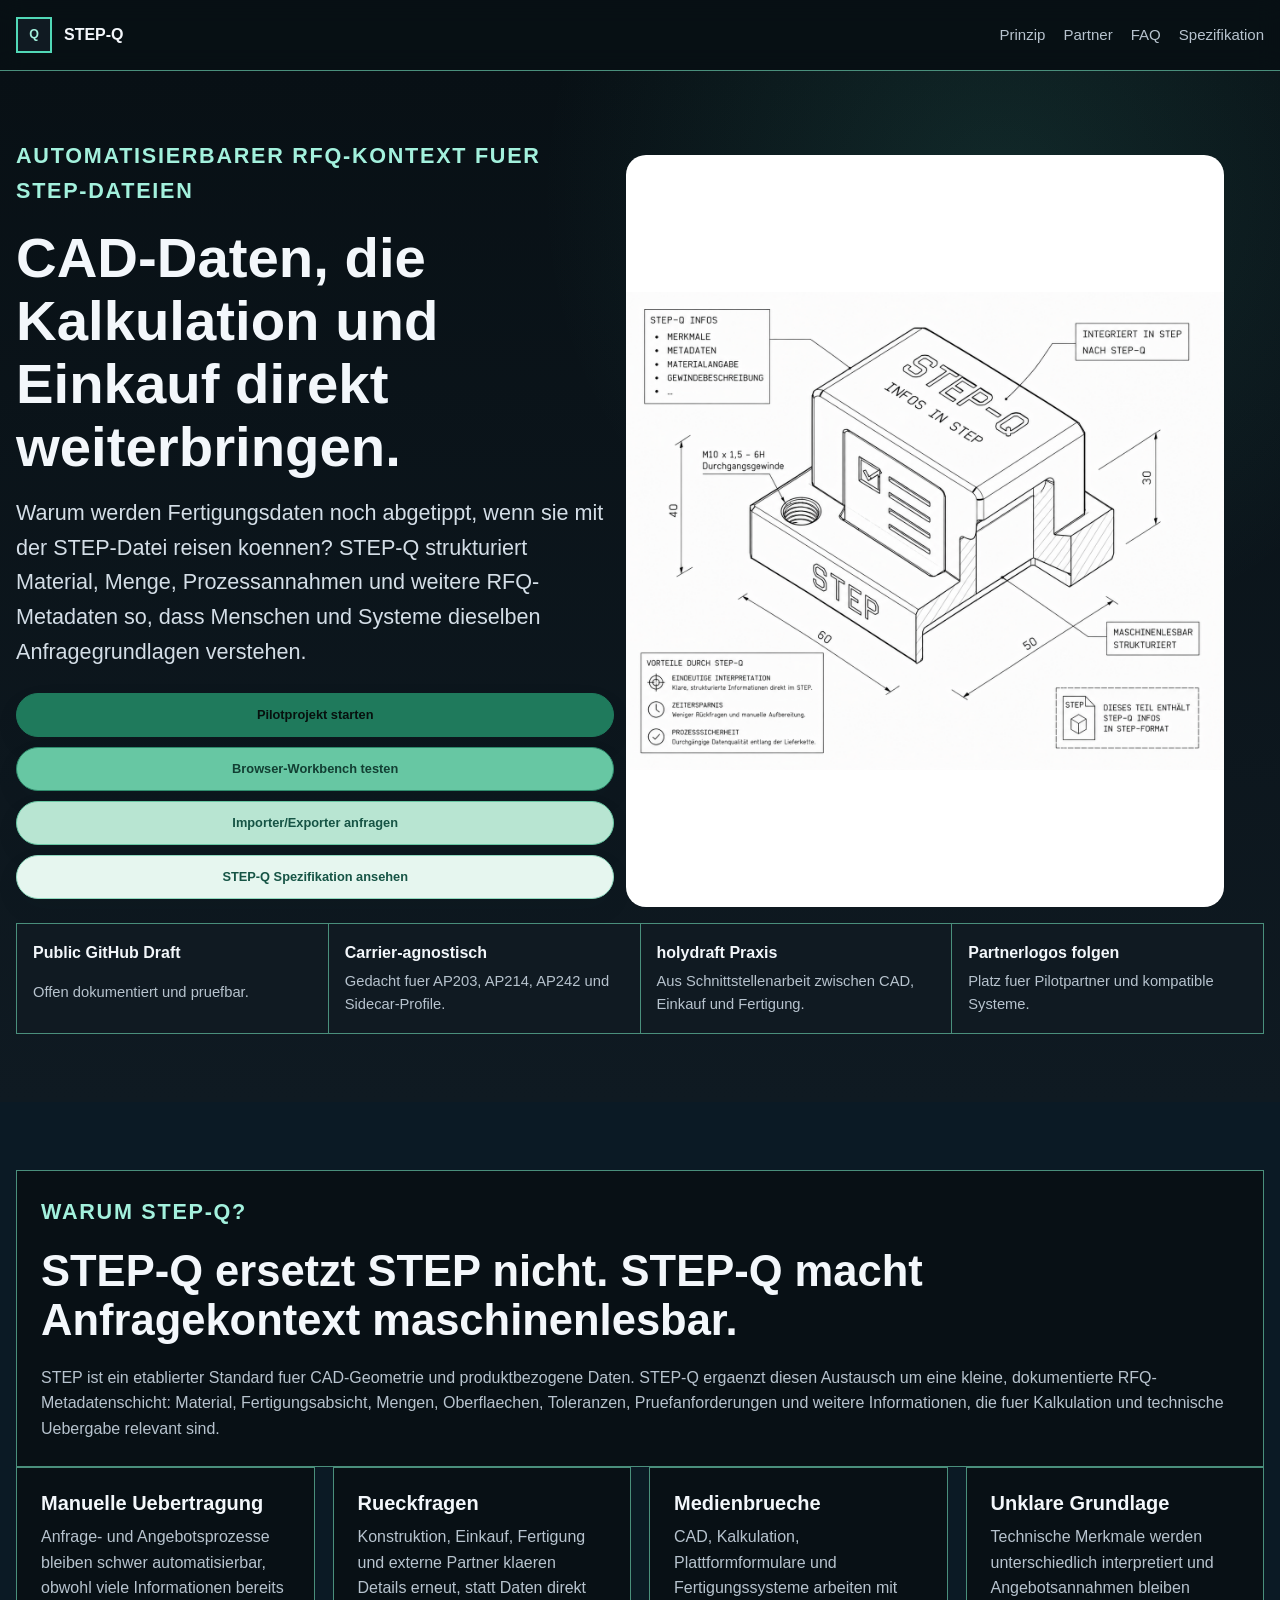
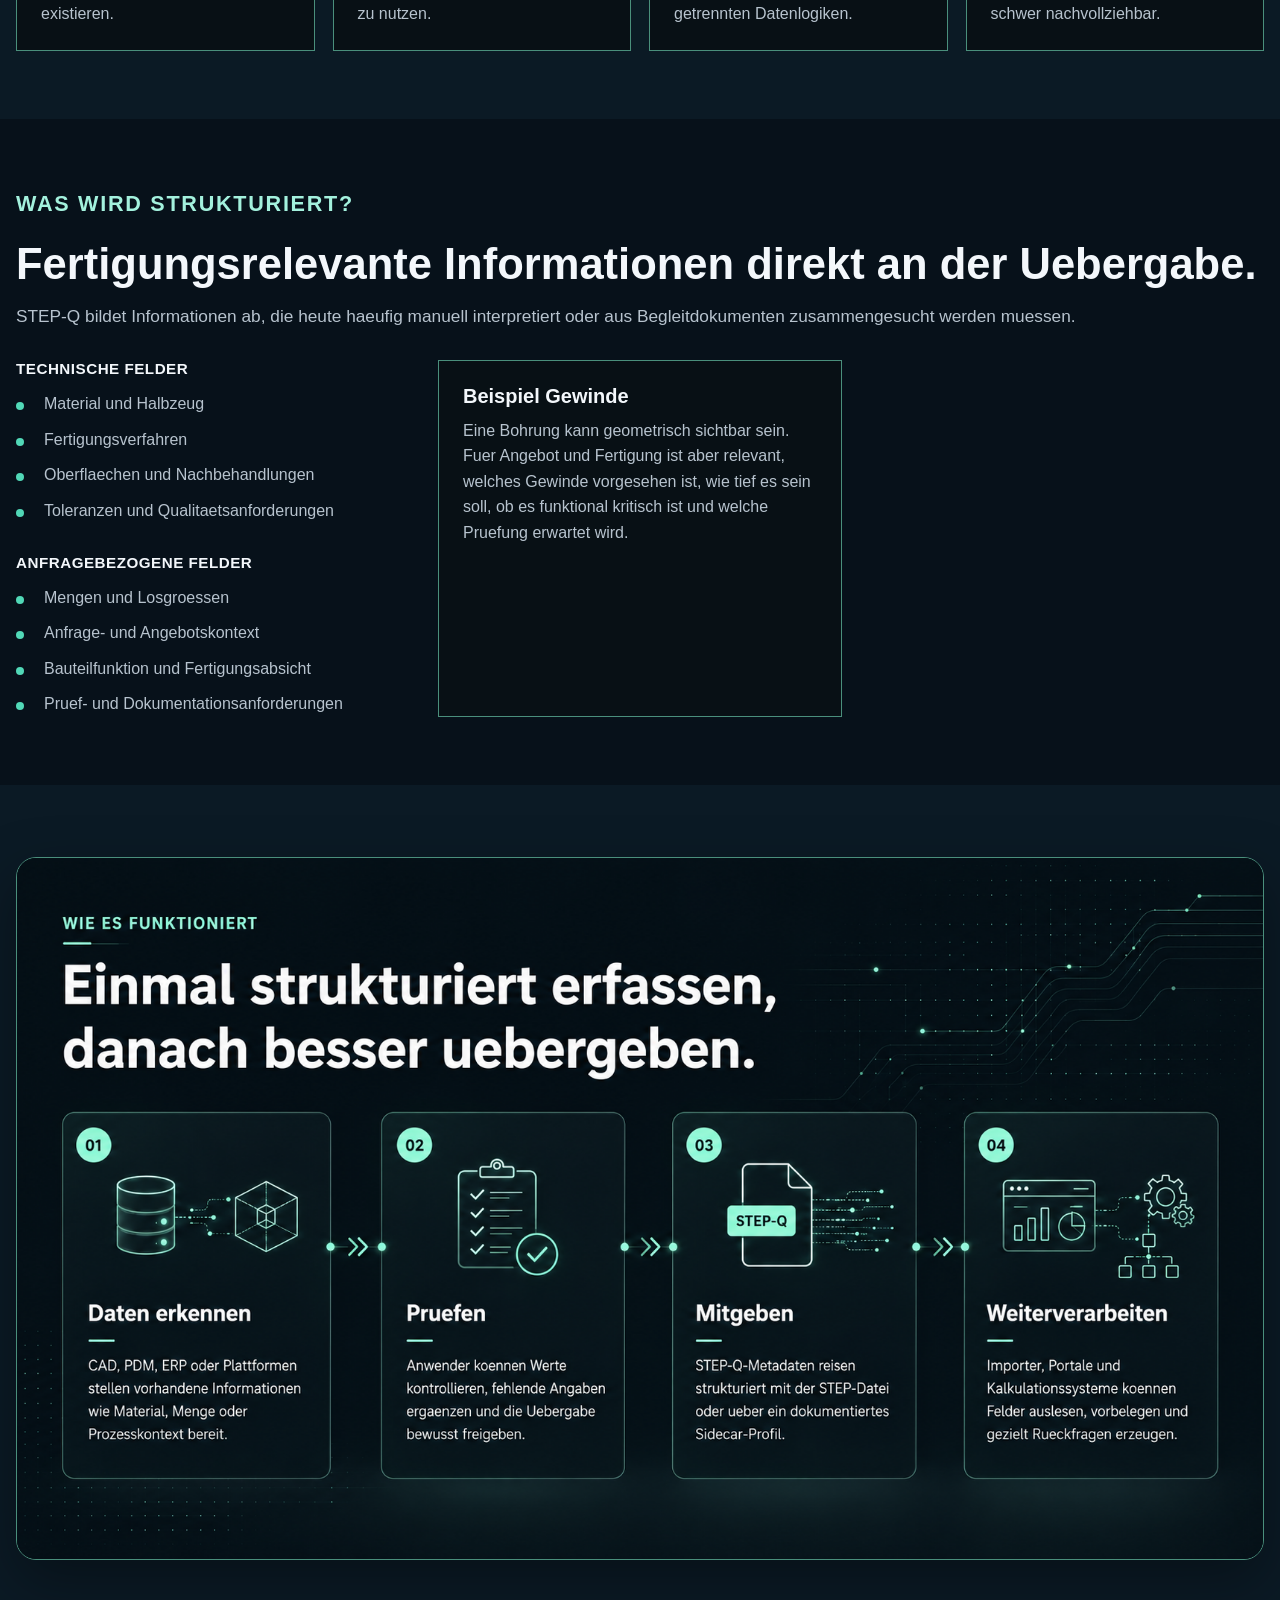
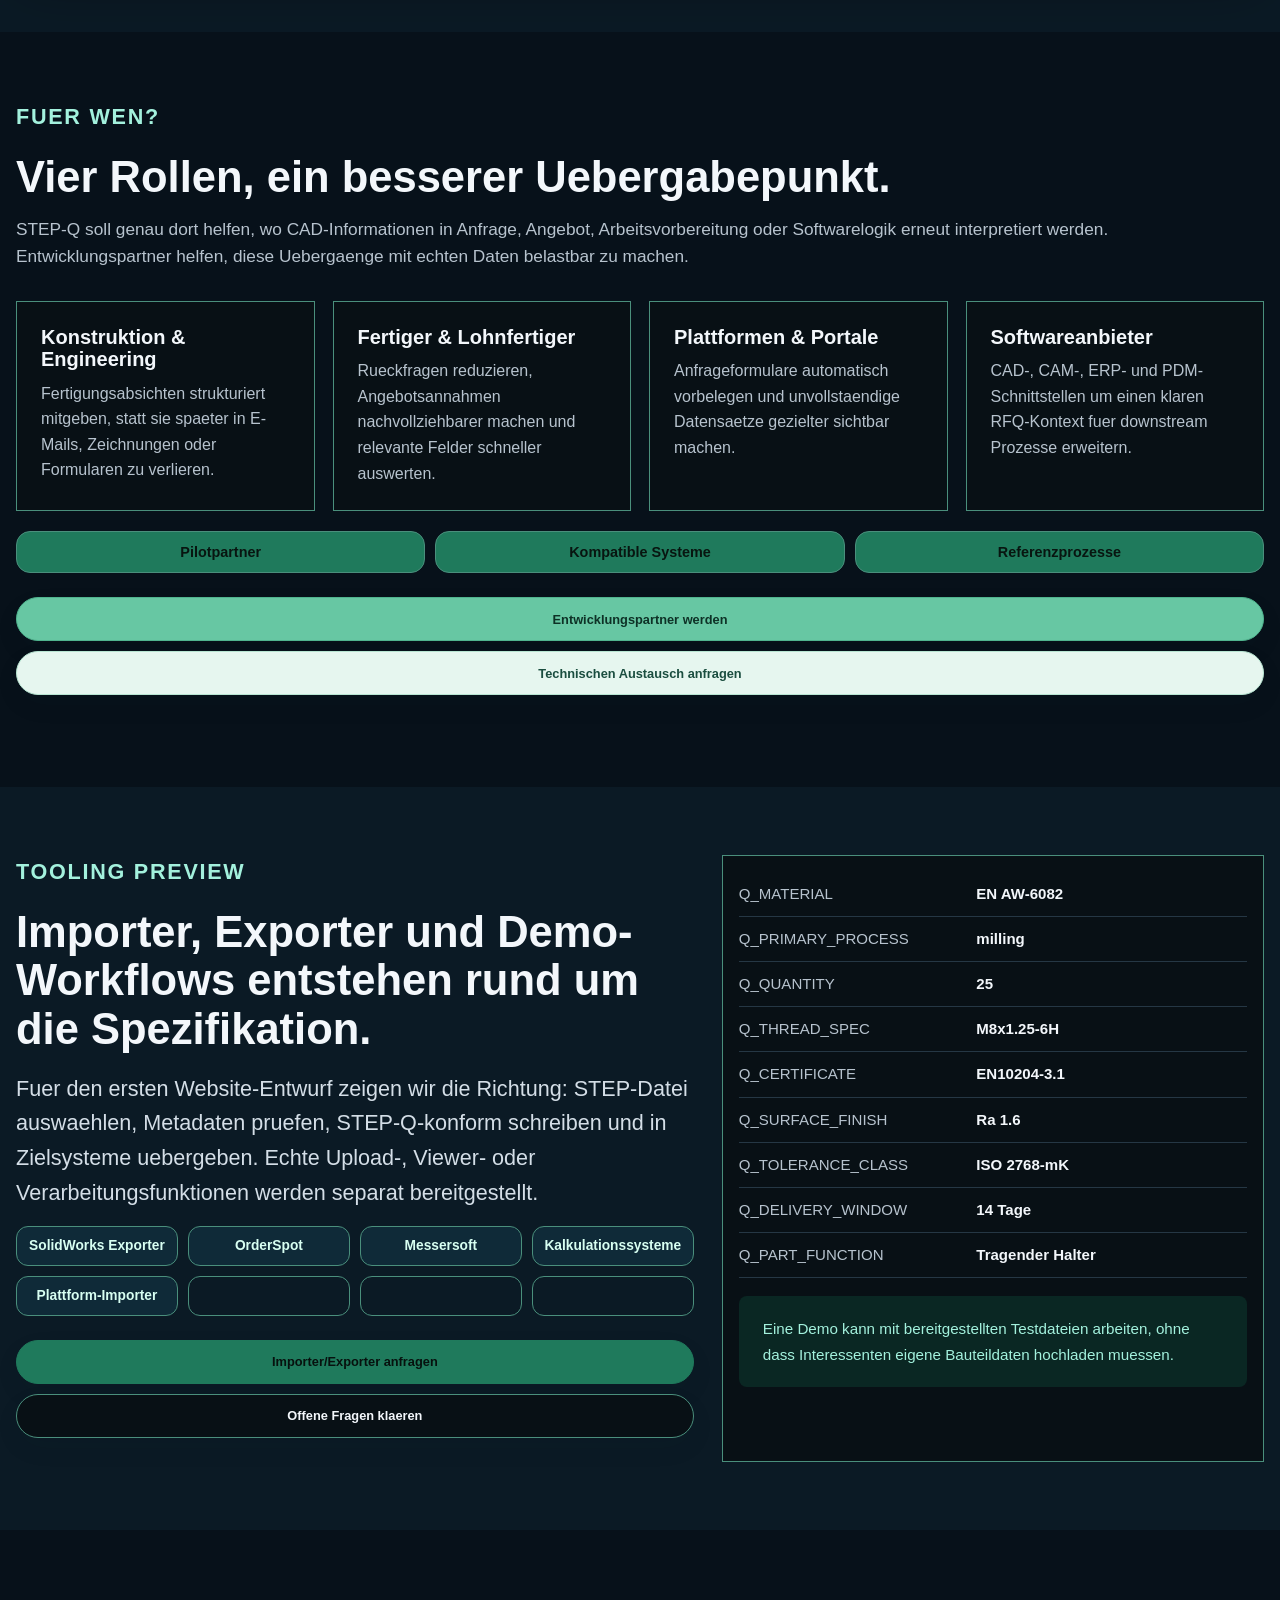
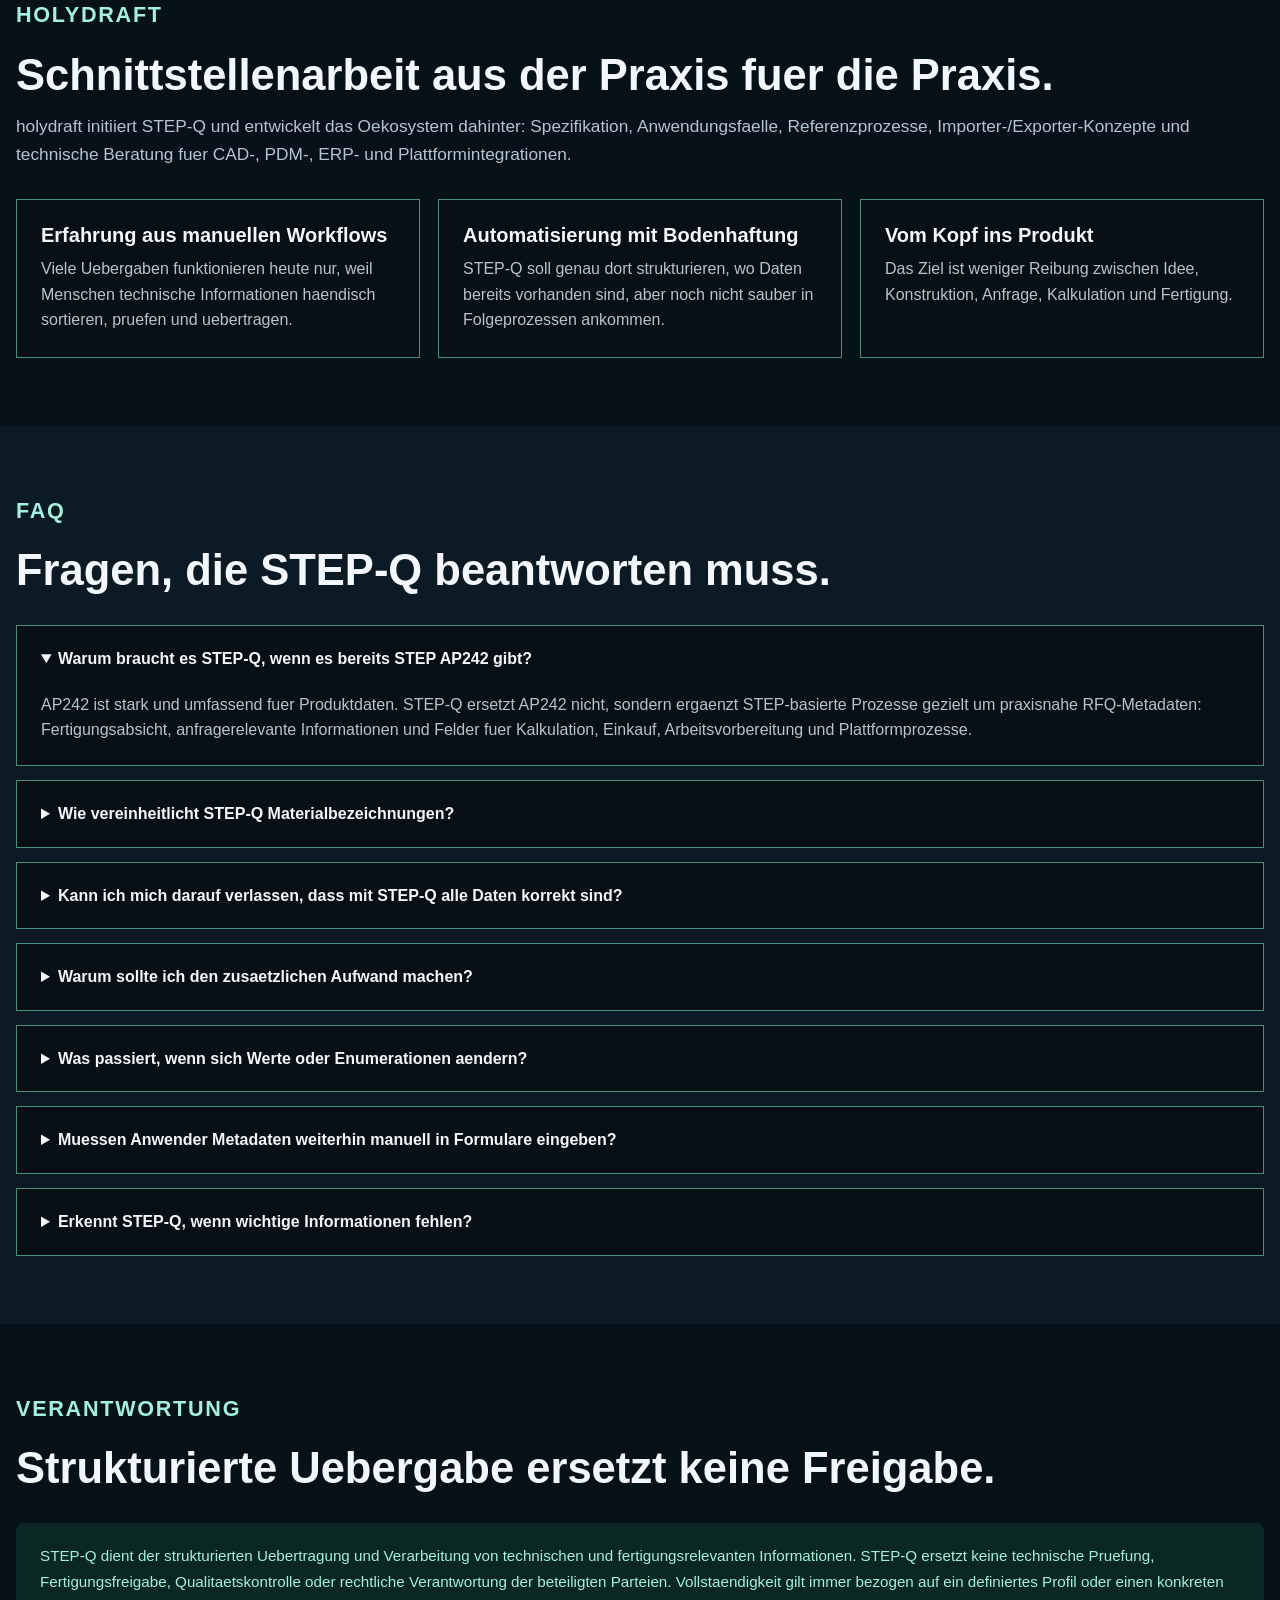
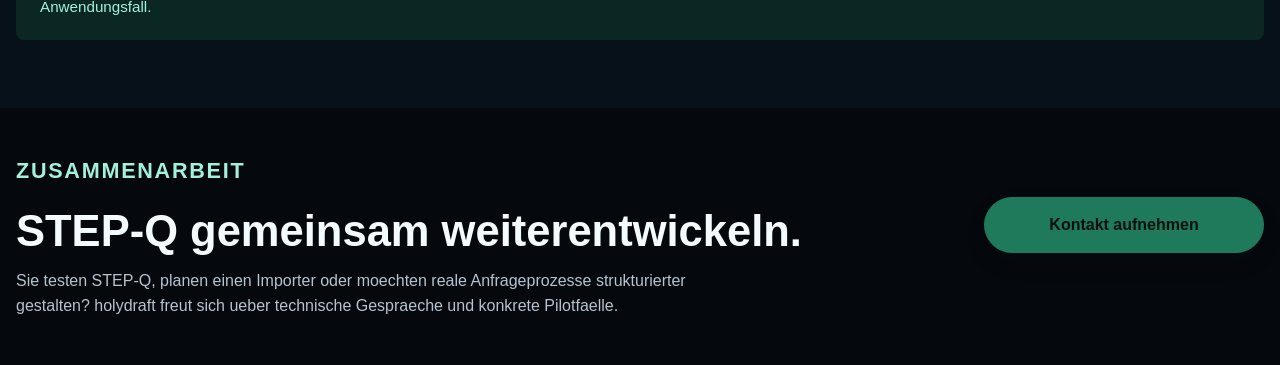
==== index.html @ 8b1b9bac "feat(ui): enhance styling and layout for improved user experience" ====
﻿<!DOCTYPE html>
<html lang="de">
  <head>
    <meta charset="UTF-8" />
    <meta name="viewport" content="width=device-width, initial-scale=1.0" />
    <meta
      name="description"
      content="STEP-Q ergaenzt STEP-basierte CAD-Daten um strukturierte RFQ-Metadaten fuer Anfrage, Kalkulation, Arbeitsvorbereitung und Fertigung."
    />
    <title>STEP-Q | RFQ-Metadaten fuer STEP-basierte Fertigungsanfragen</title>
    <link rel="stylesheet" href="base.css" />
    <link rel="stylesheet" href="theme-console.css" />
  </head>
  <body>
    <header class="site-header">
      <nav class="nav" aria-label="Hauptnavigation">
        <a class="brand" href="#top" aria-label="STEP-Q Startseite">
          <span class="brand-mark">Q</span>
          <span>STEP-Q</span>
        </a>
        <div class="nav-links">
          <a href="#metadata-title">Prinzip</a>
          <a href="#partner">Partner</a>
          <a href="#faq">FAQ</a>
          <a href="https://github.com/holydraft/step-q">Spezifikation</a>
        </div>
      </nav>
    </header>

    <main id="top">
      <section class="hero" aria-labelledby="hero-title">
        <div class="wrap hero-grid">
          <div class="hero-copy">
            <p class="eyebrow">Automatisierbarer RFQ-Kontext fuer STEP-Dateien</p>
            <h1 id="hero-title">CAD-Daten, die Kalkulation und Einkauf direkt weiterbringen.</h1>
            <p class="lead">
              Warum werden Fertigungsdaten noch abgetippt, wenn sie mit der STEP-Datei reisen koennen?
              STEP-Q strukturiert Material, Menge, Prozessannahmen und weitere RFQ-Metadaten so, dass Menschen
              und Systeme dieselben Anfragegrundlagen verstehen.
            </p>
            <div class="actions" aria-label="Hauptaktionen">
              <a class="button primary" href="mailto:manuel@holydraft.com?subject=STEP-Q%20Pilotprojekt">Pilotprojekt starten</a>
              <a class="button secondary" href="STEP-Q-Workbench-files/step_q_workbench_demo.html">Browser-Workbench testen</a>
              <a class="button tertiary" href="#exporter">Importer/Exporter anfragen</a>
              <a class="button quaternary" href="https://github.com/holydraft/step-q">STEP-Q Spezifikation ansehen</a>
            </div>
          </div>
          <figure class="hero-visual">
            <img
              src="STEP-Q.png"
              alt="Technische Darstellung eines STEP-Bauteils mit integrierten STEP-Q-Informationen"
            />
          </figure>
        </div>
        <div class="wrap trust-strip" aria-label="STEP-Q Vertrauenssignale">
          <div>
            <strong>Public GitHub Draft</strong>
            <span>Offen dokumentiert und pruefbar.</span>
          </div>
          <div>
            <strong>Carrier-agnostisch</strong>
            <span>Gedacht fuer AP203, AP214, AP242 und Sidecar-Profile.</span>
          </div>
          <div>
            <strong>holydraft Praxis</strong>
            <span>Aus Schnittstellenarbeit zwischen CAD, Einkauf und Fertigung.</span>
          </div>
          <div>
            <strong>Partnerlogos folgen</strong>
            <span>Platz fuer Pilotpartner und kompatible Systeme.</span>
          </div>
        </div>
      </section>

      <section class="section band" aria-labelledby="problem-title">
        <div class="wrap">
          <div class="statement">
            <div>
              <p class="eyebrow">Warum STEP-Q?</p>
              <h2 id="problem-title">STEP-Q ersetzt STEP nicht. STEP-Q macht Anfragekontext maschinenlesbar.</h2>
            </div>
            <div>
              <p>
                STEP ist ein etablierter Standard fuer CAD-Geometrie und produktbezogene Daten. STEP-Q ergaenzt diesen Austausch
                um eine kleine, dokumentierte RFQ-Metadatenschicht: Material, Fertigungsabsicht, Mengen, Oberflaechen,
                Toleranzen, Pruefanforderungen und weitere Informationen, die fuer Kalkulation und technische Uebergabe relevant sind.
              </p>
            </div>
          </div>
        </div>
        <div class="wrap">
          <div class="grid-4">
            <article class="card">
              <h3>Manuelle Uebertragung</h3>
              <p>Anfrage- und Angebotsprozesse bleiben schwer automatisierbar, obwohl viele Informationen bereits existieren.</p>
            </article>
            <article class="card">
              <h3>Rueckfragen</h3>
              <p>Konstruktion, Einkauf, Fertigung und externe Partner klaeren Details erneut, statt Daten direkt zu nutzen.</p>
            </article>
            <article class="card">
              <h3>Medienbrueche</h3>
              <p>CAD, Kalkulation, Plattformformulare und Fertigungssysteme arbeiten mit getrennten Datenlogiken.</p>
            </article>
            <article class="card">
              <h3>Unklare Grundlage</h3>
              <p>Technische Merkmale werden unterschiedlich interpretiert und Angebotsannahmen bleiben schwer nachvollziehbar.</p>
            </article>
          </div>
        </div>
      </section>

      <section class="section" id="prinzip" aria-labelledby="metadata-title">
        <div class="wrap">
          <div class="section-header">
            <p class="eyebrow">Was wird strukturiert?</p>
            <h2 id="metadata-title">Fertigungsrelevante Informationen direkt an der Uebergabe.</h2>
            <p>
              STEP-Q bildet Informationen ab, die heute haeufig manuell interpretiert oder aus Begleitdokumenten zusammengesucht
              werden muessen.
            </p>
          </div>
          <div class="grid-3">
            <div class="field-categories">
              <div>
                <h3>Technische Felder</h3>
                <ul class="list">
                  <li>Material und Halbzeug</li>
                  <li>Fertigungsverfahren</li>
                  <li>Oberflaechen und Nachbehandlungen</li>
                  <li>Toleranzen und Qualitaetsanforderungen</li>
                </ul>
              </div>
              <div>
                <h3>Anfragebezogene Felder</h3>
                <ul class="list">
                  <li>Mengen und Losgroessen</li>
                  <li>Anfrage- und Angebotskontext</li>
                  <li>Bauteilfunktion und Fertigungsabsicht</li>
                  <li>Pruef- und Dokumentationsanforderungen</li>
                </ul>
              </div>
            </div>
            <article class="card">
              <h3>Beispiel Gewinde</h3>
              <p>
                Eine Bohrung kann geometrisch sichtbar sein. Fuer Angebot und Fertigung ist aber relevant, welches Gewinde
                vorgesehen ist, wie tief es sein soll, ob es funktional kritisch ist und welche Pruefung erwartet wird.
              </p>
            </article>
          </div>
        </div>
      </section>

      <section class="section workflow-section" aria-labelledby="workflow-title">
        <div class="wrap">
          <figure class="workflow-image-panel">
            <img
              src="732653a6-ed96-4d46-a66b-ec698f8f69a9.png"
              alt="Workflow-Visualisierung fuer STEP-Q von Datenerkennung bis Weiterverarbeitung"
            />
          </figure>
        </div>
      </section>

      <section class="section" id="partner" aria-labelledby="partner-title">
        <div class="wrap">
          <div class="section-header">
            <p class="eyebrow">Fuer wen?</p>
            <h2 id="partner-title">Vier Rollen, ein besserer Uebergabepunkt.</h2>
            <p>
              STEP-Q soll genau dort helfen, wo CAD-Informationen in Anfrage, Angebot, Arbeitsvorbereitung oder Softwarelogik
              erneut interpretiert werden. Entwicklungspartner helfen, diese Uebergaenge mit echten Daten belastbar zu machen.
            </p>
          </div>
          <div class="grid-4 role-grid">
            <article class="card">
              <h3>Konstruktion & Engineering</h3>
              <p>Fertigungsabsichten strukturiert mitgeben, statt sie spaeter in E-Mails, Zeichnungen oder Formularen zu verlieren.</p>
            </article>
            <article class="card">
              <h3>Fertiger & Lohnfertiger</h3>
              <p>Rueckfragen reduzieren, Angebotsannahmen nachvollziehbarer machen und relevante Felder schneller auswerten.</p>
            </article>
            <article class="card">
              <h3>Plattformen & Portale</h3>
              <p>Anfrageformulare automatisch vorbelegen und unvollstaendige Datensaetze gezielter sichtbar machen.</p>
            </article>
            <article class="card">
              <h3>Softwareanbieter</h3>
              <p>CAD-, CAM-, ERP- und PDM-Schnittstellen um einen klaren RFQ-Kontext fuer downstream Prozesse erweitern.</p>
            </article>
          </div>
          <div class="partner-strip" aria-label="Partnerlogo Platzhalter">
            <a href="mailto:manuel@holydraft.com?subject=STEP-Q%20Pilotpartner">Pilotpartner</a>
            <a href="#exporter">Kompatible Systeme</a>
            <a href="#holydraft">Referenzprozesse</a>
          </div>
          <div class="actions partner-actions">
            <a class="button primary" href="mailto:manuel@holydraft.com?subject=STEP-Q%20Entwicklungspartner">Entwicklungspartner werden</a>
            <a class="button" href="mailto:manuel@holydraft.com?subject=STEP-Q%20Technischer%20Austausch">Technischen Austausch anfragen</a>
          </div>
        </div>
      </section>

      <section class="section band" id="exporter" aria-labelledby="preview-title">
        <div class="wrap preview">
          <div>
            <p class="eyebrow">Tooling Preview</p>
            <h2 id="preview-title">Importer, Exporter und Demo-Workflows entstehen rund um die Spezifikation.</h2>
            <p class="lead">
              Fuer den ersten Website-Entwurf zeigen wir die Richtung: STEP-Datei auswaehlen, Metadaten pruefen,
              STEP-Q-konform schreiben und in Zielsysteme uebergeben. Echte Upload-, Viewer- oder Verarbeitungsfunktionen
              werden separat bereitgestellt.
            </p>
            <div class="tag-row" aria-label="Geplante und erste Systembeispiele">
              <span class="tag">SolidWorks Exporter</span>
              <span class="tag">OrderSpot</span>
              <span class="tag">Messersoft</span>
              <span class="tag">Kalkulationssysteme</span>
              <span class="tag">Plattform-Importer</span>
              <span class="tag is-empty" aria-hidden="true"></span>
              <span class="tag is-empty" aria-hidden="true"></span>
              <span class="tag is-empty" aria-hidden="true"></span>
            </div>
            <div class="actions">
              <a class="button primary" href="mailto:manuel@holydraft.com?subject=STEP-Q%20Importer%20Exporter">Importer/Exporter anfragen</a>
              <a class="button" href="#faq">Offene Fragen klaeren</a>
            </div>
          </div>
          <div class="mockup" aria-label="Vorschau einer STEP-Q Metadatenmaske">
            <div class="field-row"><span>Q_MATERIAL</span><strong>EN AW-6082</strong></div>
            <div class="field-row"><span>Q_PRIMARY_PROCESS</span><strong>milling</strong></div>
            <div class="field-row"><span>Q_QUANTITY</span><strong>25</strong></div>
            <div class="field-row"><span>Q_THREAD_SPEC</span><strong>M8x1.25-6H</strong></div>
            <div class="field-row"><span>Q_CERTIFICATE</span><strong>EN10204-3.1</strong></div>
            <div class="field-row"><span>Q_SURFACE_FINISH</span><strong>Ra 1.6</strong></div>
            <div class="field-row"><span>Q_TOLERANCE_CLASS</span><strong>ISO 2768-mK</strong></div>
            <div class="field-row"><span>Q_DELIVERY_WINDOW</span><strong>14 Tage</strong></div>
            <div class="field-row"><span>Q_PART_FUNCTION</span><strong>Tragender Halter</strong></div>
            <div class="notice spaced-medium">
              Eine Demo kann mit bereitgestellten Testdateien arbeiten, ohne dass Interessenten eigene Bauteildaten hochladen muessen.
            </div>
          </div>
        </div>
      </section>

      <section class="section" aria-labelledby="holydraft-title">
        <div class="wrap">
          <div class="section-header">
            <p class="eyebrow">holydraft</p>
            <h2 id="holydraft-title">Schnittstellenarbeit aus der Praxis fuer die Praxis.</h2>
            <p>
              holydraft initiiert STEP-Q und entwickelt das Oekosystem dahinter: Spezifikation, Anwendungsfaelle,
              Referenzprozesse, Importer-/Exporter-Konzepte und technische Beratung fuer CAD-, PDM-, ERP- und Plattformintegrationen.
            </p>
          </div>
          <div class="grid-3">
            <article class="card">
              <h3>Erfahrung aus manuellen Workflows</h3>
              <p>Viele Uebergaben funktionieren heute nur, weil Menschen technische Informationen haendisch sortieren, pruefen und uebertragen.</p>
            </article>
            <article class="card">
              <h3>Automatisierung mit Bodenhaftung</h3>
              <p>STEP-Q soll genau dort strukturieren, wo Daten bereits vorhanden sind, aber noch nicht sauber in Folgeprozessen ankommen.</p>
            </article>
            <article class="card">
              <h3>Vom Kopf ins Produkt</h3>
              <p>Das Ziel ist weniger Reibung zwischen Idee, Konstruktion, Anfrage, Kalkulation und Fertigung.</p>
            </article>
          </div>
        </div>
      </section>

      <section class="section band" id="faq" aria-labelledby="faq-title">
        <div class="wrap">
          <div class="section-header">
            <p class="eyebrow">FAQ</p>
            <h2 id="faq-title">Fragen, die STEP-Q beantworten muss.</h2>
          </div>
          <div class="faq">
            <details class="faq-item" open>
              <summary>Warum braucht es STEP-Q, wenn es bereits STEP AP242 gibt?</summary>
              <p>
                AP242 ist stark und umfassend fuer Produktdaten. STEP-Q ersetzt AP242 nicht, sondern ergaenzt STEP-basierte
                Prozesse gezielt um praxisnahe RFQ-Metadaten: Fertigungsabsicht, anfragerelevante Informationen und Felder fuer
                Kalkulation, Einkauf, Arbeitsvorbereitung und Plattformprozesse.
              </p>
            </details>
            <details class="faq-item">
              <summary>Wie vereinheitlicht STEP-Q Materialbezeichnungen?</summary>
              <p>
                STEP-Q soll Materialien nicht automatisch erraten. Stattdessen wird eine definierte Bezeichnung bewusst zugeordnet.
                Interne Materiallogiken koennen ueber Mapping-Tabellen oder Uebersetzungsdatenbanken mit STEP-Q-konformen Daten
                verbunden werden.
              </p>
            </details>
            <details class="faq-item">
              <summary>Kann ich mich darauf verlassen, dass mit STEP-Q alle Daten korrekt sind?</summary>
              <p>
                Nein. STEP-Q macht bereitgestellte Informationen strukturierter und nachvollziehbarer, ersetzt aber keine fachliche
                Pruefung. Die Verantwortung fuer richtige, vollstaendige und freigegebene Daten bleibt bei Ersteller, Exporter,
                Importeur und den jeweiligen Prozessen.
              </p>
            </details>
            <details class="faq-item">
              <summary>Warum sollte ich den zusaetzlichen Aufwand machen?</summary>
              <p>
                Viele STEP-Q-relevante Informationen existieren bereits im CAD-Modell, in Parametern oder internen Systemen. Ein
                Exporter kann sie auslesen, zur Pruefung anzeigen und strukturiert mitgeben. Dadurch sinken spaeter Rueckfragen,
                manuelle Uebertragung und Fehlerwahrscheinlichkeit.
              </p>
            </details>
            <details class="faq-item">
              <summary>Was passiert, wenn sich Werte oder Enumerationen aendern?</summary>
              <p>
                STEP-Q ist auf versionierte Weiterentwicklung ausgelegt. Neue Werte koennen ergaenzt werden; Importer koennen ueber
                Versionen, Mapping- und Alias-Logiken nachvollziehen, nach welcher Spezifikation eine Datei erstellt wurde.
              </p>
            </details>
            <details class="faq-item">
              <summary>Muessen Anwender Metadaten weiterhin manuell in Formulare eingeben?</summary>
              <p>
                Nicht zwingend. Unterstuetzt ein Portal oder ein Anfrageprozess STEP-Q, koennen Felder wie Material, Menge,
                Verfahren, Oberflaeche oder Fertigungsabsicht aus der Datei uebernommen, geprueft und ergaenzt werden.
              </p>
            </details>
            <details class="faq-item">
              <summary>Erkennt STEP-Q, wenn wichtige Informationen fehlen?</summary>
              <p>
                STEP-Q kann mit Vollstaendigkeitsprofilen arbeiten. Ein Profil legt fest, welche Angaben fuer einen Anwendungsfall
                benoetigt werden. Fehlende Pflichtinformationen koennen dann sichtbar gemacht oder als unvollstaendig markiert werden.
              </p>
            </details>
          </div>
        </div>
      </section>

      <section class="section" aria-labelledby="responsibility-title">
        <div class="wrap">
          <div class="section-header">
            <p class="eyebrow">Verantwortung</p>
            <h2 id="responsibility-title">Strukturierte Uebergabe ersetzt keine Freigabe.</h2>
          </div>
          <div class="notice notice-soft">
            STEP-Q dient der strukturierten Uebertragung und Verarbeitung von technischen und fertigungsrelevanten Informationen.
            STEP-Q ersetzt keine technische Pruefung, Fertigungsfreigabe, Qualitaetskontrolle oder rechtliche Verantwortung der
            beteiligten Parteien. Vollstaendigkeit gilt immer bezogen auf ein definiertes Profil oder einen konkreten Anwendungsfall.
          </div>
        </div>
      </section>
    </main>

    <footer class="footer">
      <div class="wrap footer-grid">
        <div>
          <p class="eyebrow">Zusammenarbeit</p>
          <h2>STEP-Q gemeinsam weiterentwickeln.</h2>
          <p class="footer-copy">
            Sie testen STEP-Q, planen einen Importer oder moechten reale Anfrageprozesse strukturierter gestalten?
            holydraft freut sich ueber technische Gespraeche und konkrete Pilotfaelle.
          </p>
        </div>
        <div class="actions footer-actions">
          <a class="button primary" href="mailto:manuel@holydraft.com?subject=STEP-Q%20Kontakt">Kontakt aufnehmen</a>
        </div>
      </div>
    </footer>
  </body>
</html>
---- base.css ----
:root {
  color-scheme: light;
  --ink: #17202a;
  --muted: #5b6675;
  --line: #8fd9be;
  --surface: #f7f9fb;
  --surface-strong: #edf3f7;
  --accent: #16705a;
  --accent-dark: #0e5142;
  --signal: #c85f16;
  --white: #ffffff;
  --hero-bg: linear-gradient(180deg, #ffffff 0%, #f3f7f8 100%);
  --header-bg: rgba(255, 255, 255, 0.94);
  --footer-bg: #121820;
  --footer-muted: #c9d1da;
  --shadow: 0 24px 80px rgba(23, 32, 42, 0.12);
  --notice-bg: #f0f9f7;
  --notice-text: #1a4d42;
  --section-alt-a: #ffffff;
  --section-alt-b: #f0f7f3;
  --max: 1520px;
}

* {
  box-sizing: border-box;
}

html {
  scroll-behavior: smooth;
}

#prinzip,
#metadata-title {
  scroll-margin-top: 96px;
}

body {
  margin: 0;
  font-family: Inter, "Segoe UI", Arial, sans-serif;
  color: var(--ink);
  background: var(--white);
  line-height: 1.6;
}

a {
  color: inherit;
}

.site-header {
  position: sticky;
  top: 0;
  z-index: 10;
  border-bottom: 1px solid var(--line);
  background: var(--header-bg);
  backdrop-filter: blur(12px);
}

.nav {
  width: min(100% - 32px, var(--max));
  margin: 0 auto;
  display: flex;
  align-items: center;
  justify-content: space-between;
  min-height: 70px;
  gap: 24px;
}

.brand {
  display: inline-flex;
  align-items: center;
  gap: 12px;
  font-weight: 760;
  text-decoration: none;
  letter-spacing: 0;
}

.brand-mark {
  width: 36px;
  height: 36px;
  border: 2px solid var(--accent);
  display: grid;
  place-items: center;
  font-size: 0.78rem;
  color: var(--accent-dark);
  background: var(--surface);
}

.nav-links {
  display: flex;
  align-items: center;
  gap: 18px;
  font-size: 0.94rem;
  color: var(--muted);
}

.nav-links a {
  text-decoration: none;
}

.nav-links a:hover,
.brand:hover {
  color: var(--accent-dark);
}

main {
  overflow: hidden;
}

.section,
.hero {
  padding: 68px 0;
}

main > section.section {
  background: var(--section-alt-a);
}

main > section.section:nth-of-type(even) {
  background: var(--section-alt-b);
}

.hero {
  background: var(--hero-bg);
  padding: 68px 0;
}

.wrap {
  width: min(100% - 32px, var(--max));
  margin: 0 auto;
}

.hero .wrap {
  width: min(100% - 32px, 1600px);
  margin: 0 auto;
}

.hero-grid {
  display: grid;
  grid-template-columns: 1fr 1fr;
  justify-content: space-between;
  gap: clamp(28px, 4vw, 64px);
  align-items: stretch;
}

.hero-copy {
  min-width: 0;
}

.eyebrow {
  margin: 0 0 18px;
  color: var(--accent-dark);
  font-size: 1.35rem;
  font-weight: 760;
  text-transform: uppercase;
  letter-spacing: 0.08em;
}

h1,
h2,
h3 {
  margin: 0;
  line-height: 1.12;
  letter-spacing: 0;
}

h1 {
  max-width: 650px;
  font-size: clamp(2.45rem, 4.4vw, 4.7rem);
  overflow-wrap: break-word;
  text-wrap: balance;
}

h2 {
  font-size: clamp(2rem, 3.4vw, 3.3rem);
}

h3 {
  font-size: 1.25rem;
}

p {
  margin: 0;
}

.lead {
  margin-top: 18px;
  max-width: 720px;
  color: var(--lead, #334150);
  font-size: clamp(1.12rem, 1.7vw, 1.35rem);
}

.spaced-small {
  margin-top: 14px;
}

.spaced-medium {
  margin-top: 18px;
}

.actions {
  width: 100%;
  display: flex;
  flex-direction: column;
  gap: 10px;
  margin-top: 24px;
  margin-bottom: 24px;
}

.actions .button {
  width: 100%;
  padding: 0 12px;
  font-size: 0.80rem;
}

.button {
  display: inline-flex;
  align-items: center;
  justify-content: center;
  min-height: 44px;
  padding: 0 14px;
  border: 1px solid var(--line);
  border-radius: 999px;
  text-decoration: none;
  font-weight: 700;
  background: var(--white);
  color: var(--ink);
  box-shadow: 0 10px 26px rgba(23, 32, 42, 0.06);
  transition: transform 180ms ease, box-shadow 180ms ease, border-color 180ms ease;
  font-size: 0.92rem;
  white-space: nowrap;
  line-height: 1.2;
}

.button:hover {
  transform: translateY(-2px);
  box-shadow: 0 16px 30px rgba(23, 32, 42, 0.1);
}

.button.primary {
  border-color: #1f7a5c;
  background: #1f7a5c;
  color: var(--white);
}

.button.secondary {
  border-color: #2f8c6d;
  background: #67c7a3;
  color: #123f33;
}

.button.tertiary {
  border-color: #67c7a3;
  background: #b8e5d2;
  color: #165445;
}

.button.quaternary {
  border-color: #8fd9be;
  background: #e6f6ef;
  color: #165445;
}

.hero-visual {
  width: 100%;
  justify-self: end;
  display: flex;
  flex-direction: column;
}

.hero-visual img {
  display: block;
  width: 100%;
  height: 100%;
  object-fit: contain;
  border-radius: 20px;
}

.trust-strip {
  display: grid;
  grid-template-columns: repeat(4, minmax(0, 1fr));
  gap: 1px;
  margin-top: 56px;
  border: 1px solid var(--line);
  background: var(--line);
}

.trust-strip div {
  display: grid;
  gap: 4px;
  min-height: 88px;
  padding: 16px;
  background: var(--surface);
}

.trust-strip strong {
  color: var(--ink);
}

.trust-strip span {
  color: var(--muted);
  font-size: 0.92rem;
}

.section-header {
  max-width: 100%;
  margin-bottom: 30px;
}

.section-header p:not(.eyebrow) {
  margin-top: 14px;
  color: var(--muted);
  font-size: 1.08rem;
}

.section-header .eyebrow,
.hero-copy .eyebrow {
  margin: 0 0 18px;
  color: var(--accent-dark);
  font-size: 1.35rem;
  font-weight: 760;
  text-transform: uppercase;
  letter-spacing: 0.08em;
}

.band {
  background: var(--surface-strong);
}

.grid-2,
.grid-3,
.grid-4 {
  display: grid;
  gap: 18px;
}

.grid-2 {
  grid-template-columns: repeat(2, minmax(0, 1fr));
}

.grid-3 {
  grid-template-columns: repeat(3, minmax(0, 1fr));
}

.grid-4 {
  grid-template-columns: repeat(4, minmax(0, 1fr));
}

.field-categories {
  display: grid;
  gap: 30px;
  grid-template-columns: 1fr;
}

.field-categories div {
  border: none;
  background: transparent;
  padding: 0;
}

.field-categories h3 {
  margin-bottom: 14px;
  font-size: 0.95rem;
  font-weight: 600;
  text-transform: uppercase;
  letter-spacing: 0.5px;
  color: var(--ink);
}

.role-grid .card {
  min-height: 210px;
}

.partner-strip {
  display: grid;
  grid-template-columns: repeat(3, minmax(0, 1fr));
  gap: 10px;
  margin-top: 20px;
  width: 100%;
}

.partner-strip a {
  min-height: 42px;
  min-width: 0;
  width: 100%;
  display: flex;
  align-items: center;
  justify-content: center;
  border: 1px solid var(--line);
  border-radius: 14px;
  color: #081510;
  background: #1f7a5c;
  font-size: 0.9rem;
  font-weight: 700;
  text-decoration: none;
  transition: transform 160ms ease, border-color 160ms ease, background-color 160ms ease, box-shadow 160ms ease;
}

.partner-strip a:hover {
  transform: translateY(-1px);
  border-color: var(--accent);
  background: #2a8d6b;
  box-shadow: 0 10px 24px rgba(10, 24, 38, 0.18);
}

.partner-strip a:focus-visible {
  outline: 2px solid var(--accent);
  outline-offset: 2px;
}

.partner-actions .button.primary {
  border-color: #4fb48e;
  background: #67c7a3;
  color: #0e3126;
}

.partner-actions .button:not(.primary) {
  border-color: #b8e5d2;
  background: #e6f6ef;
  color: #1a4d3f;
}

.card,
.statement,
.faq-item {
  border: 1px solid var(--line);
  background: var(--white);
  padding: 24px;
}

.card h3,
.statement h3 {
  margin-bottom: 10px;
}

.card p,
.statement p:not(.eyebrow),
.faq-item p {
  color: var(--muted);
}

.statement {
  display: grid;
  gap: 20px;
  grid-template-columns: 1fr;
  align-items: start;
}

.statement strong {
  color: var(--ink);
}

.list {
  display: grid;
  gap: 10px;
  margin: 0;
  padding: 0;
  list-style: none;
}

.list li {
  position: relative;
  padding-left: 28px;
  color: var(--muted);
}

.list li::before {
  content: "";
  position: absolute;
  left: 0;
  top: 0.68em;
  width: 8px;
  height: 8px;
  background: var(--accent);
  border-radius: 50%;
}

.workflow {
  display: grid;
  grid-template-columns: repeat(4, minmax(0, 1fr));
  gap: 1px;
  background: var(--line);
  border: 1px solid var(--line);
}

.workflow-step {
  background: var(--white);
  padding: 24px;
  min-height: 180px;
}

.workflow-step span {
  display: inline-block;
  margin-bottom: 16px;
  color: var(--accent-dark);
  font-weight: 800;
}

.workflow-section {
  padding: 72px 0;
}

.workflow-header {
  color: var(--white);
}

.workflow-header .eyebrow {
  color: var(--accent-dark);
}

.workflow-header h2 {
  color: #f4fbff;
  text-shadow: 0 4px 18px rgba(0, 0, 0, 0.42);
}

.workflow-image-panel {
  margin: 0;
  border: 1px solid var(--line);
  border-radius: 20px;
  overflow: hidden;
  background: #06131f;
  box-shadow: 0 22px 58px rgba(0, 0, 0, 0.34);
}

.workflow-image-panel img {
  display: block;
  width: 100%;
  height: auto;
}

.workflow-container {
  display: grid;
  grid-template-columns: repeat(7, minmax(0, 1fr));
  gap: 12px;
  align-items: stretch;
}

.workflow-step {
  grid-column: span 1;
  background: linear-gradient(180deg, rgba(255,255,255,0.08) 0%, rgba(255,255,255,0.04) 100%);
  border: 1px solid var(--line);
  border-radius: 16px;
  padding: 28px 20px;
  min-height: 240px;
  position: relative;
  color: var(--white);
  display: flex;
  flex-direction: column;
}

.step-number {
  position: absolute;
  top: 16px;
  left: 16px;
  width: 48px;
  height: 48px;
  background: #52d78f;
  border-radius: 50%;
  display: flex;
  align-items: center;
  justify-content: center;
  font-weight: 800;
  font-size: 1.2rem;
  color: #0f1b2e;
}

.step-icon {
  font-size: 2.8rem;
  margin: 24px 0 16px;
  line-height: 1;
}

.workflow-step h3 {
  color: var(--white);
  font-size: 1.2rem;
  margin-bottom: 12px;
}

.workflow-step p {
  color: rgba(255, 255, 255, 0.75);
  font-size: 0.94rem;
  line-height: 1.5;
}

.workflow-arrow {
  grid-column: span 1;
  display: flex;
  align-items: center;
  justify-content: center;
  color: #52d78f;
  font-size: 1.8rem;
  font-weight: 300;
}

.preview {
  display: grid;
  grid-template-columns: minmax(0, 1fr) minmax(280px, 0.8fr);
  gap: 28px;
  align-items: stretch;
}

.mockup {
  border: 1px solid var(--line);
  background: var(--white);
  padding: 16px;
}

.mockup-top {
  display: flex;
  gap: 6px;
  border-bottom: 1px solid var(--line);
  padding-bottom: 12px;
  margin-bottom: 14px;
}

.dot {
  width: 10px;
  height: 10px;
  border-radius: 50%;
  background: var(--line);
}

.field-row {
  display: grid;
  grid-template-columns: 1fr 1.2fr;
  gap: 12px;
  padding: 10px 0;
  border-bottom: 1px solid var(--field-line, #eef2f5);
  font-size: 0.94rem;
}

.field-row span:first-child {
  color: var(--muted);
}

.tag-row {
  display: grid;
  grid-template-columns: repeat(4, minmax(0, 1fr));
  gap: 10px;
  margin-top: 16px;
}

.tag {
  border: 1px solid var(--line);
  border-radius: 12px;
  background: color-mix(in srgb, var(--surface) 78%, var(--accent) 22%);
  min-height: 40px;
  padding: 8px 12px;
  font-size: 0.86rem;
  font-weight: 700;
  color: var(--accent-dark);
  display: inline-flex;
  align-items: center;
  justify-content: center;
  text-align: center;
}

.tag.is-empty {
  background: transparent;
  color: transparent;
}

.faq {
  display: grid;
  gap: 14px;
}

details.faq-item {
  padding: 0;
}

summary {
  cursor: pointer;
  padding: 20px 24px;
  font-weight: 760;
}

details.faq-item p {
  padding: 0 24px 22px;
}

.notice {
  border-top: 3px solid var(--accent-dark);
  border-radius: 8px;
  background: var(--notice-bg);
  padding: 20px 24px;
  color: var(--notice-text);
  line-height: 1.7;
  font-size: 0.95rem;
}

.mockup .notice {
  border-top: 0;
}

.notice-soft {
  border-top: 0;
}

.footer {
  padding: 46px 0;
  background: var(--footer-bg);
  color: var(--white);
}

.footer h2 {
  color: #f4fbff;
}

.footer-grid {
  display: grid;
  grid-template-columns: 1fr auto;
  gap: 24px;
  align-items: center;
}

.footer a {
  color: var(--white);
}

.footer p:not(.eyebrow) {
  color: var(--footer-muted);
}

.footer .eyebrow {
  color: var(--accent-dark);
}

.footer-copy {
  margin-top: 12px;
  max-width: 720px;
}

.footer-actions {
  margin-top: 0;
  width: auto;
  display: flex;
  align-items: center;
  justify-content: flex-end;
}

.footer-actions .button {
  width: auto;
  min-width: 280px;
  min-height: 56px;
  padding: 0 30px;
  font-size: 1rem;
}

@media (max-width: 1080px) {
  .hero-grid {
    grid-template-columns: 1fr;
    align-items: start;
  }

  .hero-visual {
    margin-top: 32px;
  }

  .nav {
    align-items: flex-start;
    flex-direction: column;
    padding: 14px 0;
  }

  .nav-links {
    flex-wrap: wrap;
    gap: 12px;
  }
}

@media (max-width: 980px) {
  .hero-grid,
  .grid-2,
  .grid-3,
  .grid-4,
  .workflow,
  .preview,
  .statement,
  .partner-strip,
  .trust-strip,
  .footer-grid {
    grid-template-columns: 1fr;
  }

  .hero-visual {
    justify-self: start;
    max-width: 520px;
  }

  .workflow-container {
    grid-template-columns: 1fr;
    gap: 20px;
  }

  .workflow-arrow {
    display: none;
  }
}

@media (max-width: 620px) {
  .section,
  .hero {
    padding: 58px 0;
  }

  .card,
  .statement,
  .workflow-step,
  .faq-item,
  .mockup {
    padding: 18px;
  }

  summary {
    padding: 18px;
  }

  details.faq-item p {
    padding: 0 18px 18px;
  }

  .field-row {
    grid-template-columns: 1fr;
    gap: 2px;
  }

  .tag-row {
    grid-template-columns: repeat(2, minmax(0, 1fr));
  }
}
---- theme-console.css ----
:root {
  --ink: #f3f7fb;
  --muted: #b7c3ce;
  --line: #4a8f7c;
  --surface: #101a22;
  --surface-strong: #1b2a35;
  --accent: #51d8b7;
  --accent-dark: #a3f1dd;
  --signal: #f2b05d;
  --white: #081015;
  --lead: #d4dee7;
  --hero-bg: radial-gradient(circle at 78% 12%, rgba(81, 216, 183, 0.12), transparent 34%), linear-gradient(180deg, #081015 0%, #0f1a22 100%);
  --header-bg: rgba(8, 16, 21, 0.94);
  --footer-bg: #05090d;
  --footer-muted: #b7c3ce;
  --shadow: 0 24px 90px rgba(0, 0, 0, 0.42);
  --notice-bg: #0a2723;
  --notice-text: #a3f1dd;
  --field-line: #253744;
  --section-alt-a: #07111a;
  --section-alt-b: #0b1a25;
}

body {
  background: #081015;
}

.button {
  border-color: var(--line);
}

.button.primary {
  color: #07110e;
}

.hero-visual img {
  background: #ffffff;
}

.workflow-image-panel {
  border-color: var(--line);
  background: #040d16;
}

.partner-strip a {
  color: #081510;
  background: #1f7a5c;
  border-color: var(--line);
}

.partner-strip a:hover {
  background: #2a8d6b;
  border-color: var(--accent);
}

.partner-actions .button.primary {
  border-color: #4fb48e;
  background: #67c7a3;
  color: #0e3126;
}

.partner-actions .button:not(.primary) {
  border-color: #b8e5d2;
  background: #e6f6ef;
  color: #1a4d3f;
}

.tag {
  background: #0f2a38;
  color: #d8fff2;
  border-color: var(--line);
}
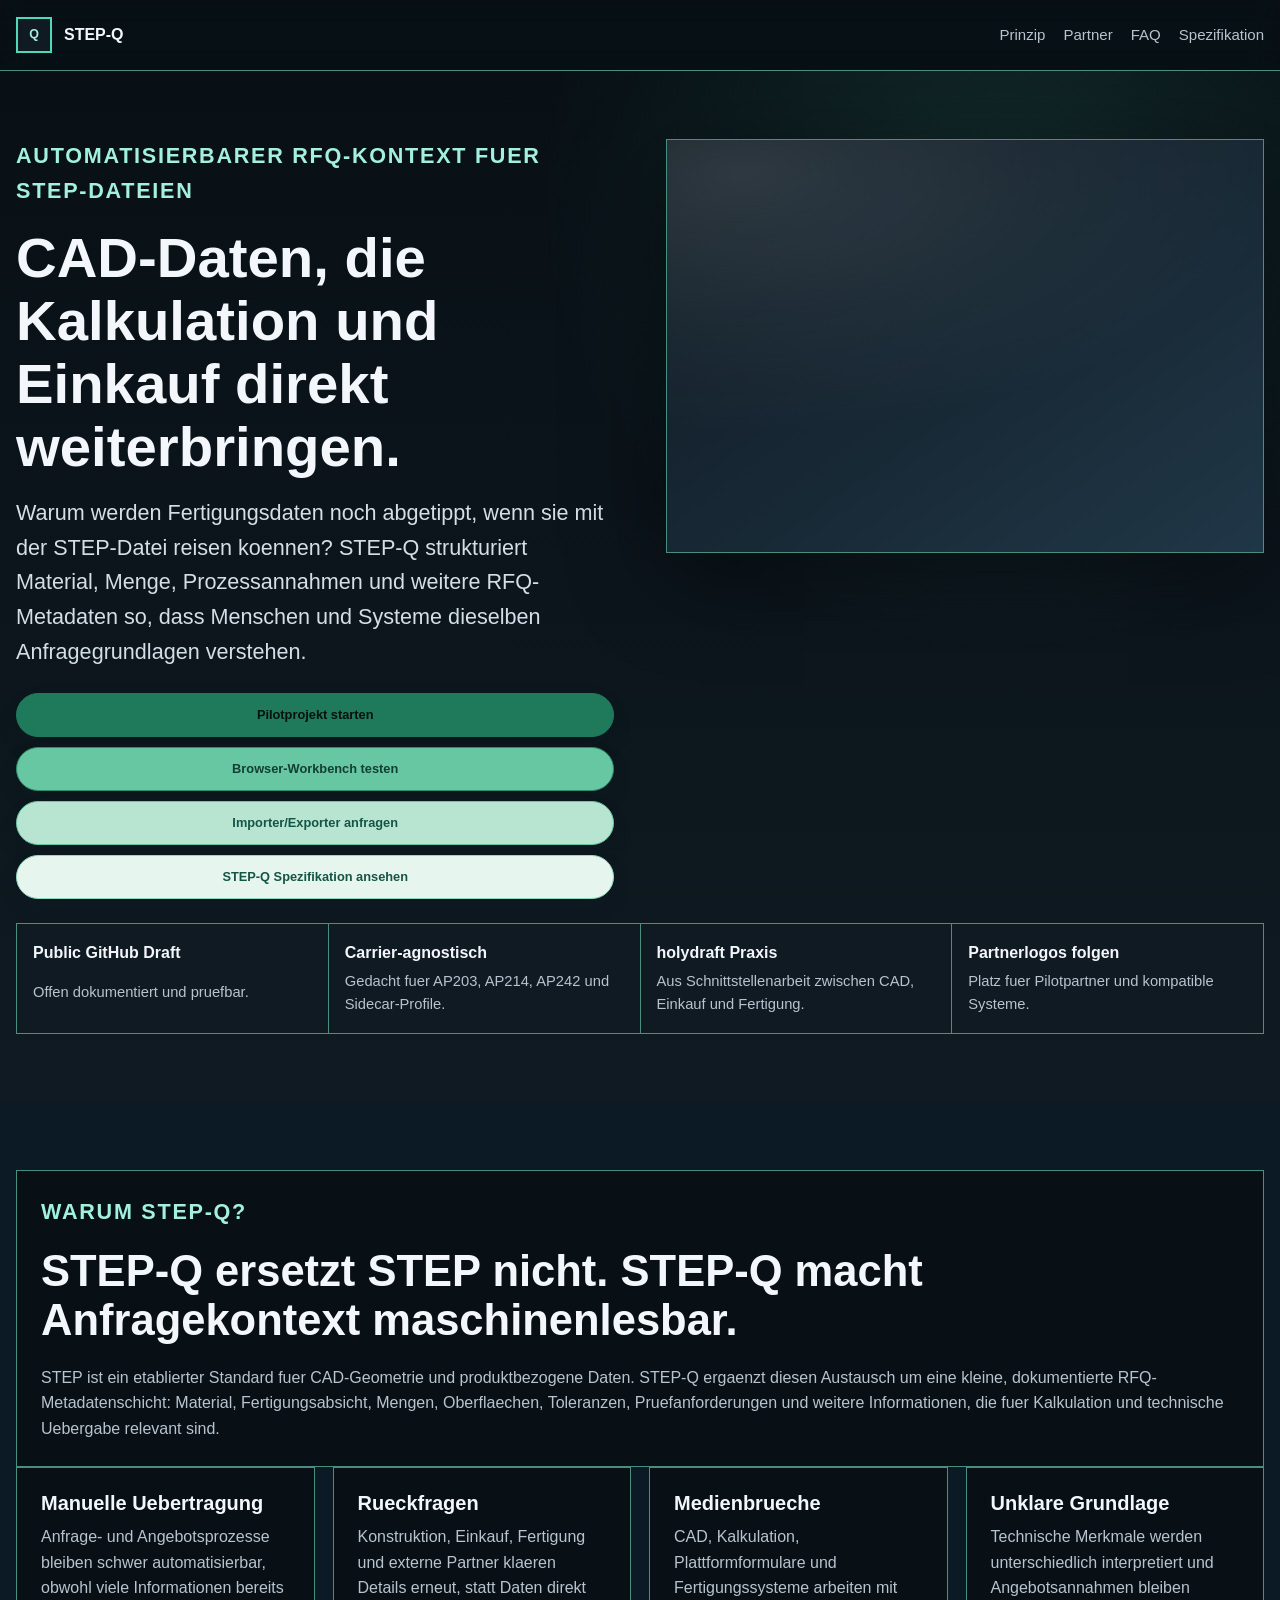
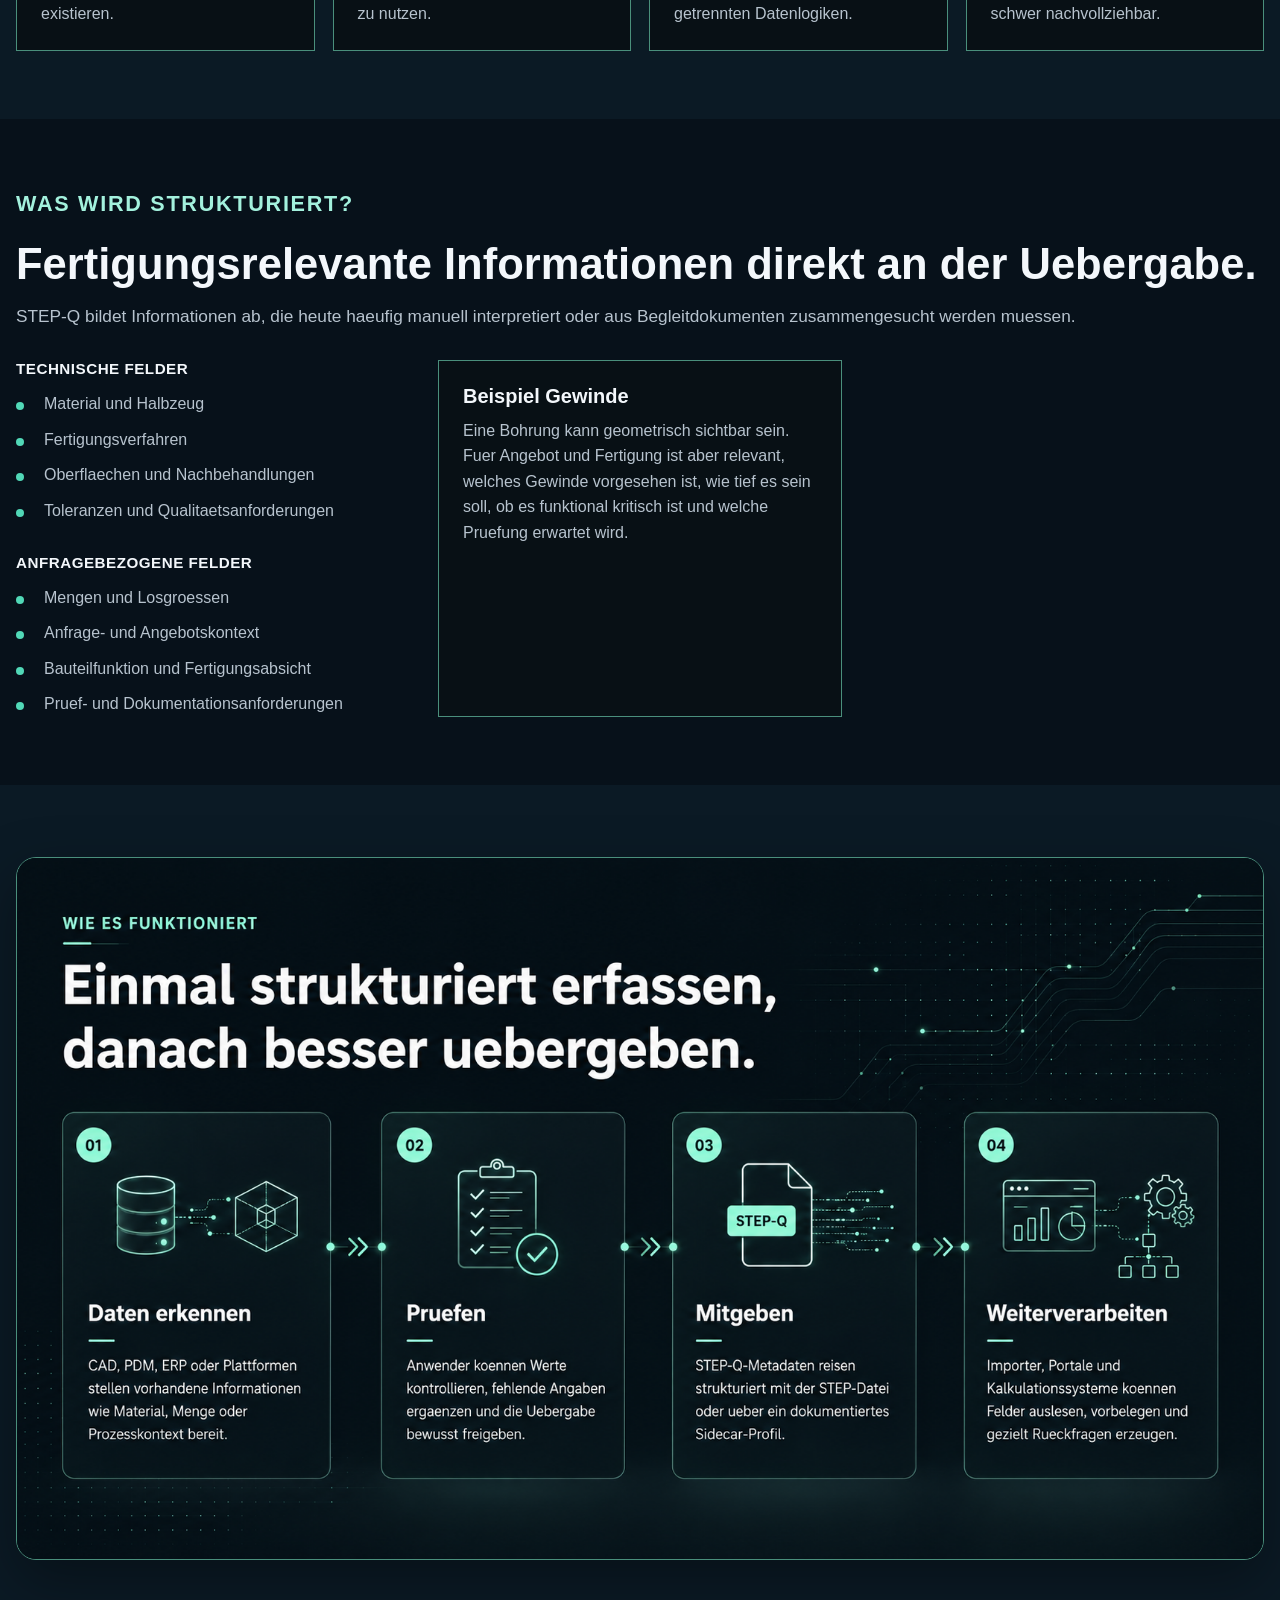
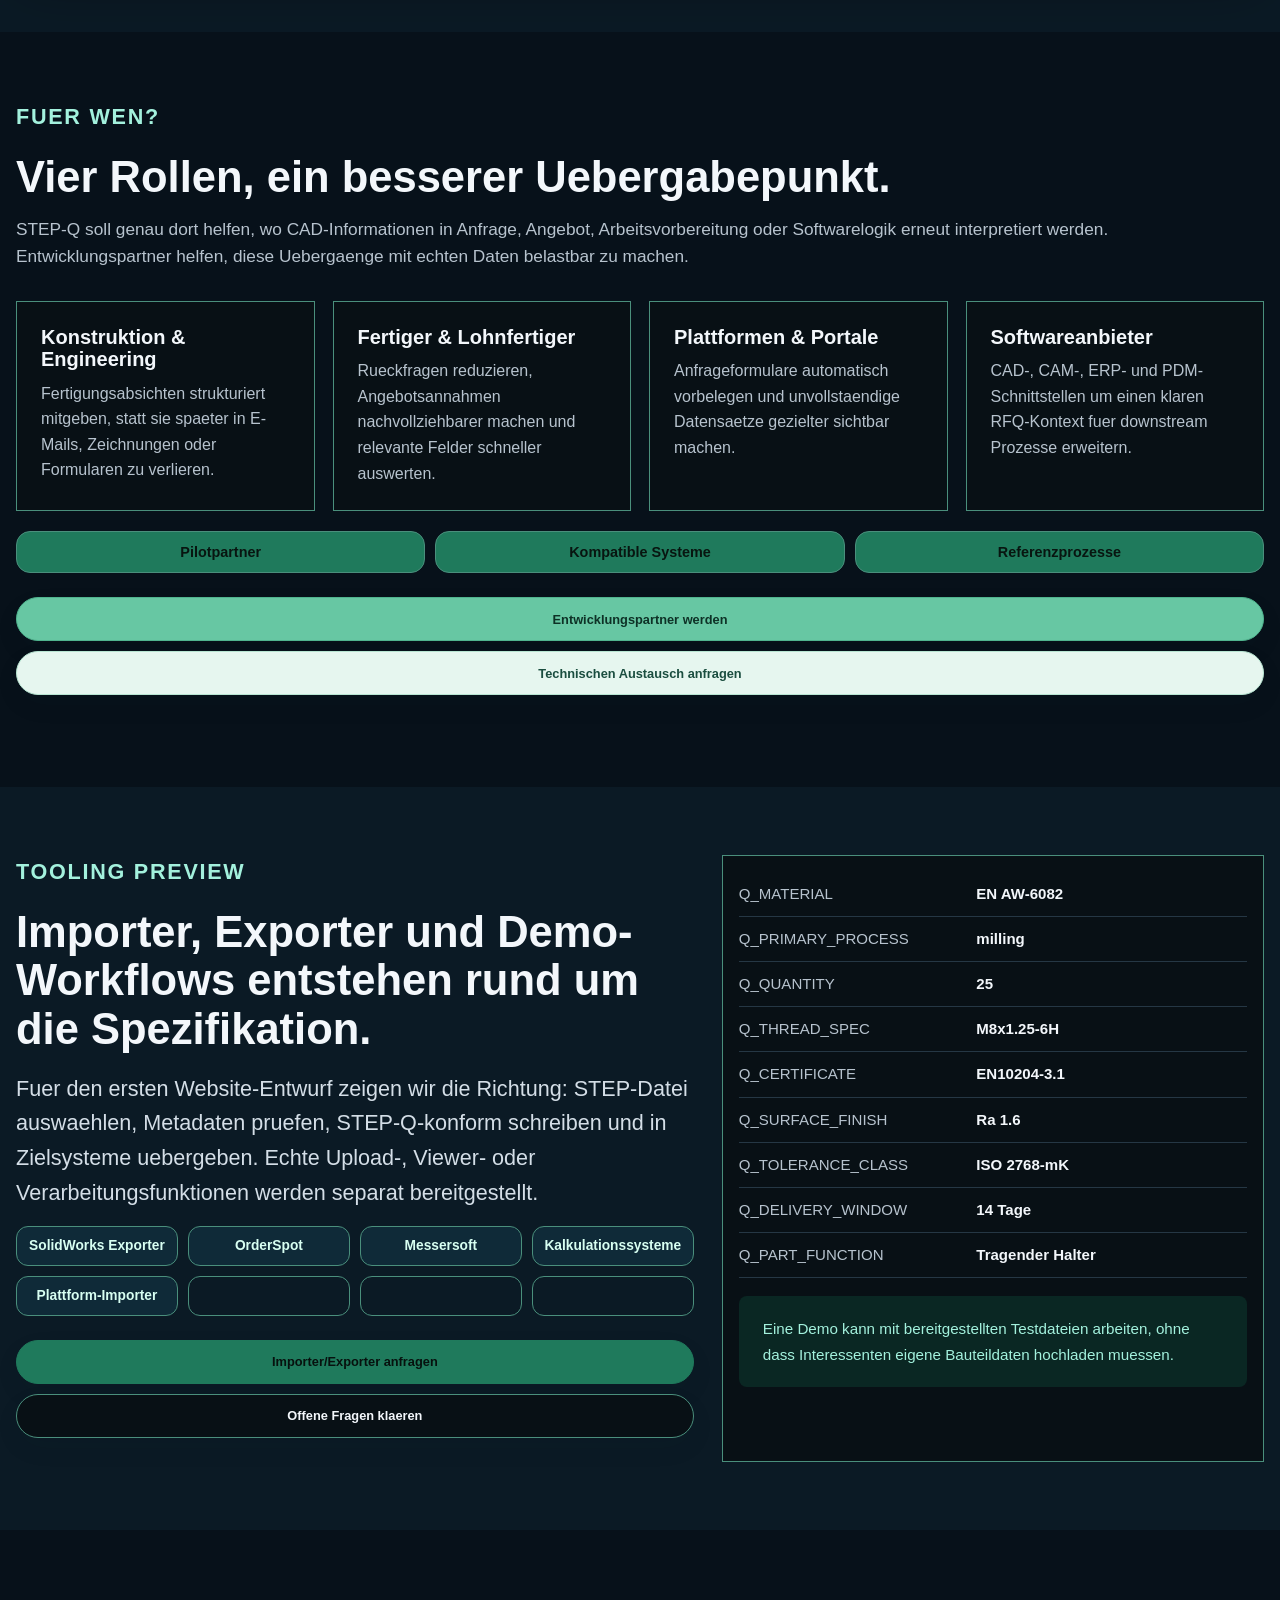
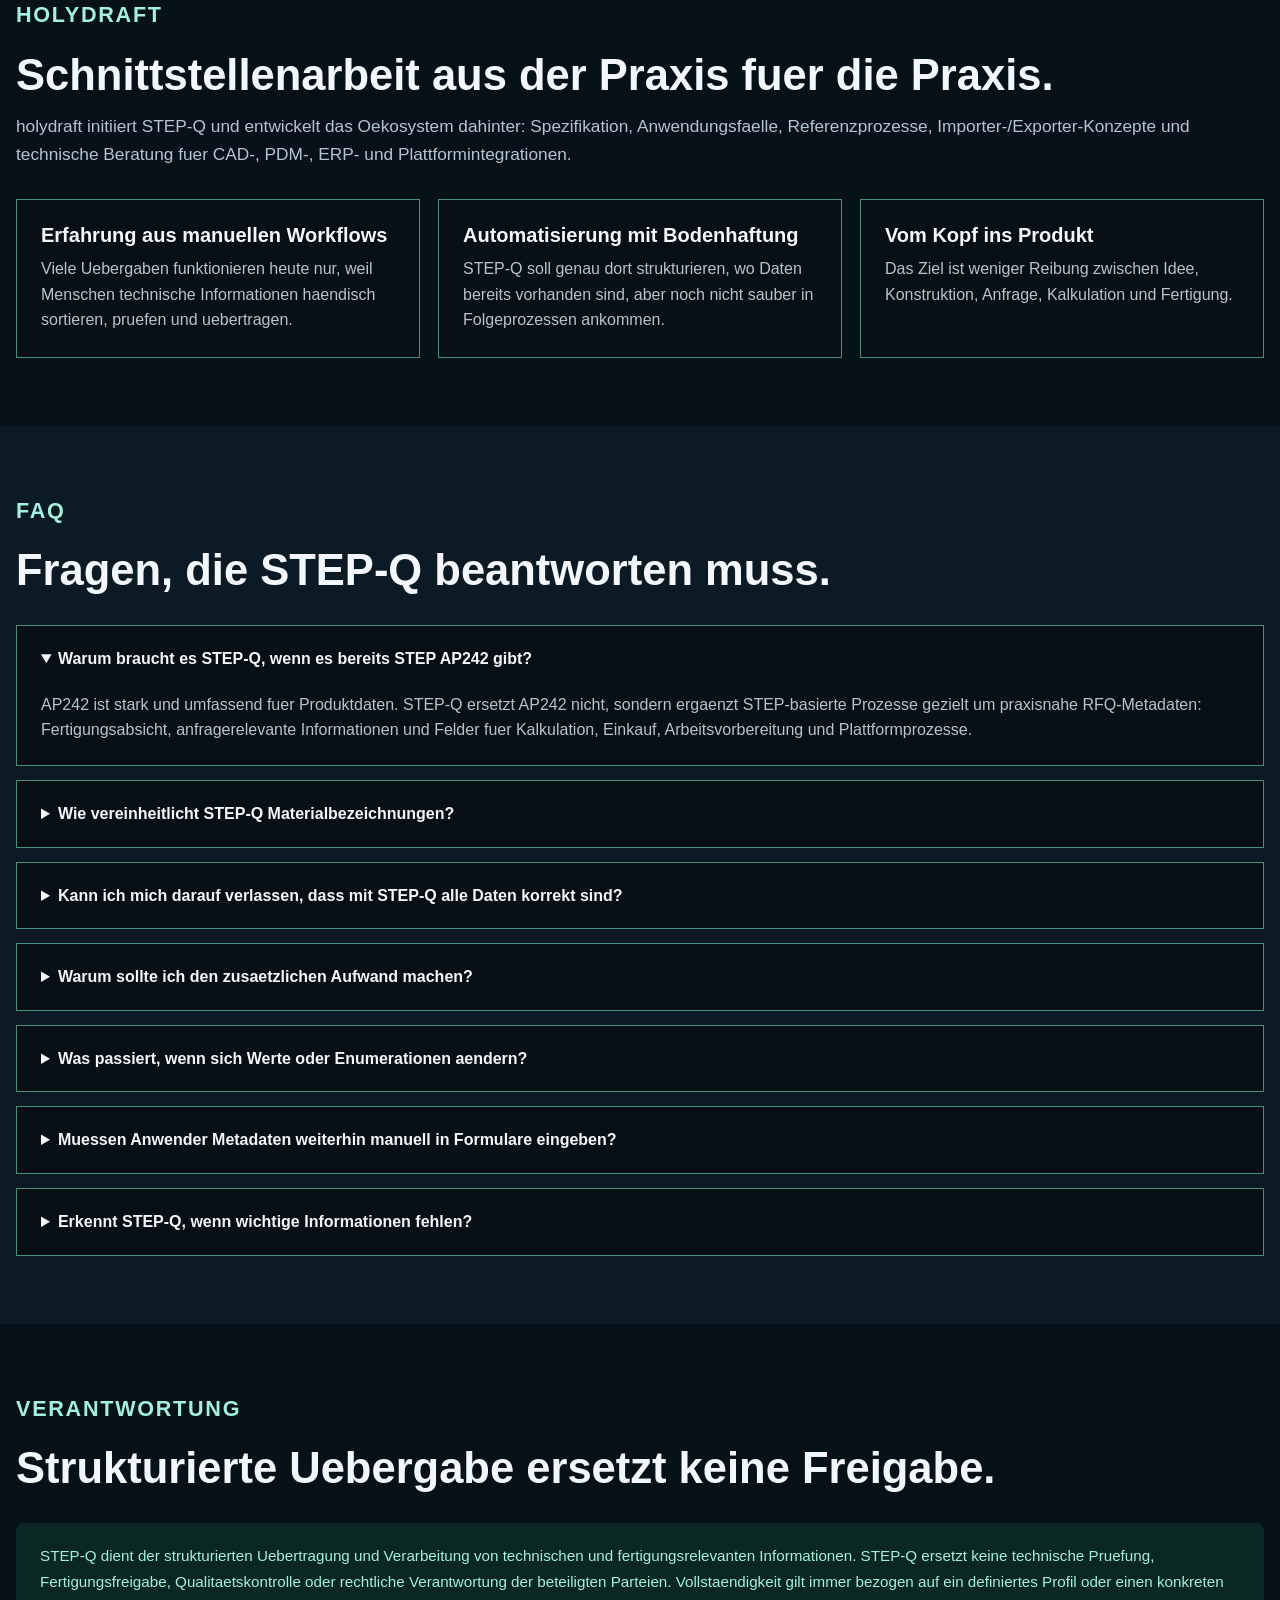
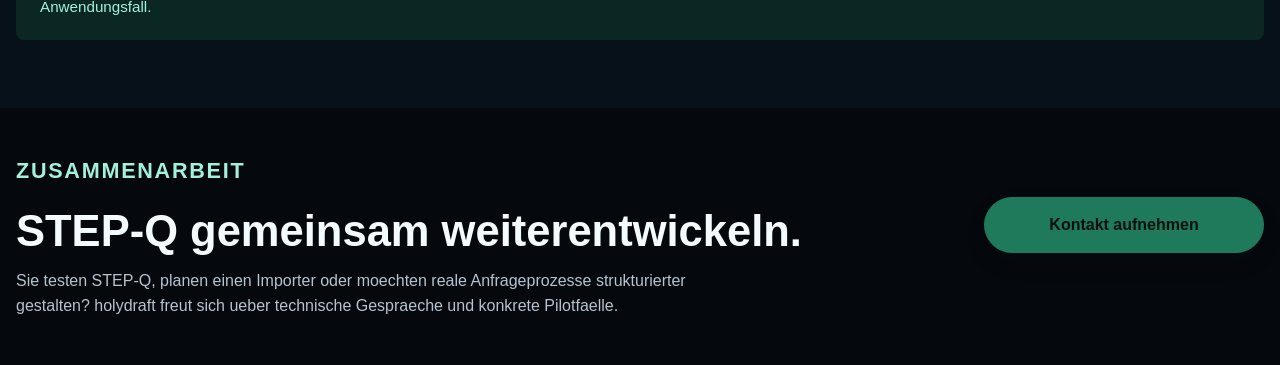
==== commit 9666c33b: "Replace static hero image with logo viewer" ====
--- a/index.html
+++ b/index.html
@@ -10,6 +10,9 @@
     <title>STEP-Q | RFQ-Metadaten fuer STEP-basierte Fertigungsanfragen</title>
     <link rel="stylesheet" href="base.css" />
     <link rel="stylesheet" href="theme-console.css" />
+    <script defer src="https://cdn.babylonjs.com/babylon.js"></script>
+    <script defer src="https://cdn.babylonjs.com/loaders/babylonjs.loaders.min.js"></script>
+    <script defer src="logo-viewer.js"></script>
   </head>
   <body>
     <header class="site-header">
@@ -40,17 +43,17 @@
             </p>
             <div class="actions" aria-label="Hauptaktionen">
               <a class="button primary" href="mailto:manuel@holydraft.com?subject=STEP-Q%20Pilotprojekt">Pilotprojekt starten</a>
-              <a class="button secondary" href="STEP-Q-Workbench-files/step_q_workbench_demo.html">Browser-Workbench testen</a>
+              <a class="button secondary" href="https://holydraft.github.io/step-q/tools/step_q_form.html" target="_blank">Browser-Workbench testen</a>
               <a class="button tertiary" href="#exporter">Importer/Exporter anfragen</a>
               <a class="button quaternary" href="https://github.com/holydraft/step-q">STEP-Q Spezifikation ansehen</a>
             </div>
           </div>
-          <figure class="hero-visual">
-            <img
-              src="STEP-Q.png"
-              alt="Technische Darstellung eines STEP-Bauteils mit integrierten STEP-Q-Informationen"
-            />
-          </figure>
+          <div
+            id="logoViewer"
+            class="hero-visual logo-viewer-host"
+            role="img"
+            aria-label="Interaktiver LOGO 3D-Viewer fuer STEP-Q"
+          ></div>
         </div>
         <div class="wrap trust-strip" aria-label="STEP-Q Vertrauenssignale">
           <div>
--- a/base.css
+++ b/base.css
@@ -265,14 +265,38 @@
   justify-self: end;
   display: flex;
   flex-direction: column;
-}
-
-.hero-visual img {
-  display: block;
+  border: 1px solid var(--line);
+  background: var(--white);
+  padding: 0;
+  box-shadow: var(--shadow);
+}
+
+.logo-viewer-host {
+  height: min(46vh, 430px);
+  min-height: 330px;
+  overflow: hidden;
+  background:
+    radial-gradient(130% 90% at 12% 8%, rgba(255, 255, 255, 0.12) 0%, rgba(255, 255, 255, 0.04) 42%, rgba(255, 255, 255, 0) 70%),
+    linear-gradient(145deg, var(--viewer-bg-a, #101a22) 0%, var(--viewer-bg-b, #1b2a35) 56%, var(--viewer-bg-c, #253744) 100%);
+}
+
+.logo-viewer-canvas {
   width: 100%;
   height: 100%;
-  object-fit: contain;
   border-radius: 20px;
+  display: block;
+  touch-action: none;
+  background: transparent;
+}
+
+.viewer-load-error::after {
+  content: "3D-Modell konnte nicht geladen werden.";
+  display: grid;
+  place-items: center;
+  height: 100%;
+  padding: 24px;
+  color: var(--muted);
+  text-align: center;
 }
 
 .trust-strip {
--- a/theme-console.css
+++ b/theme-console.css
@@ -19,6 +19,9 @@
   --field-line: #253744;
   --section-alt-a: #07111a;
   --section-alt-b: #0b1a25;
+  --viewer-bg-a: #0f1a22;
+  --viewer-bg-b: #182936;
+  --viewer-bg-c: #203747;
 }
 
 body {
@@ -31,10 +34,6 @@
 
 .button.primary {
   color: #07110e;
-}
-
-.hero-visual img {
-  background: #ffffff;
 }
 
 .workflow-image-panel {
@@ -69,4 +68,4 @@
   background: #0f2a38;
   color: #d8fff2;
   border-color: var(--line);
-}+}
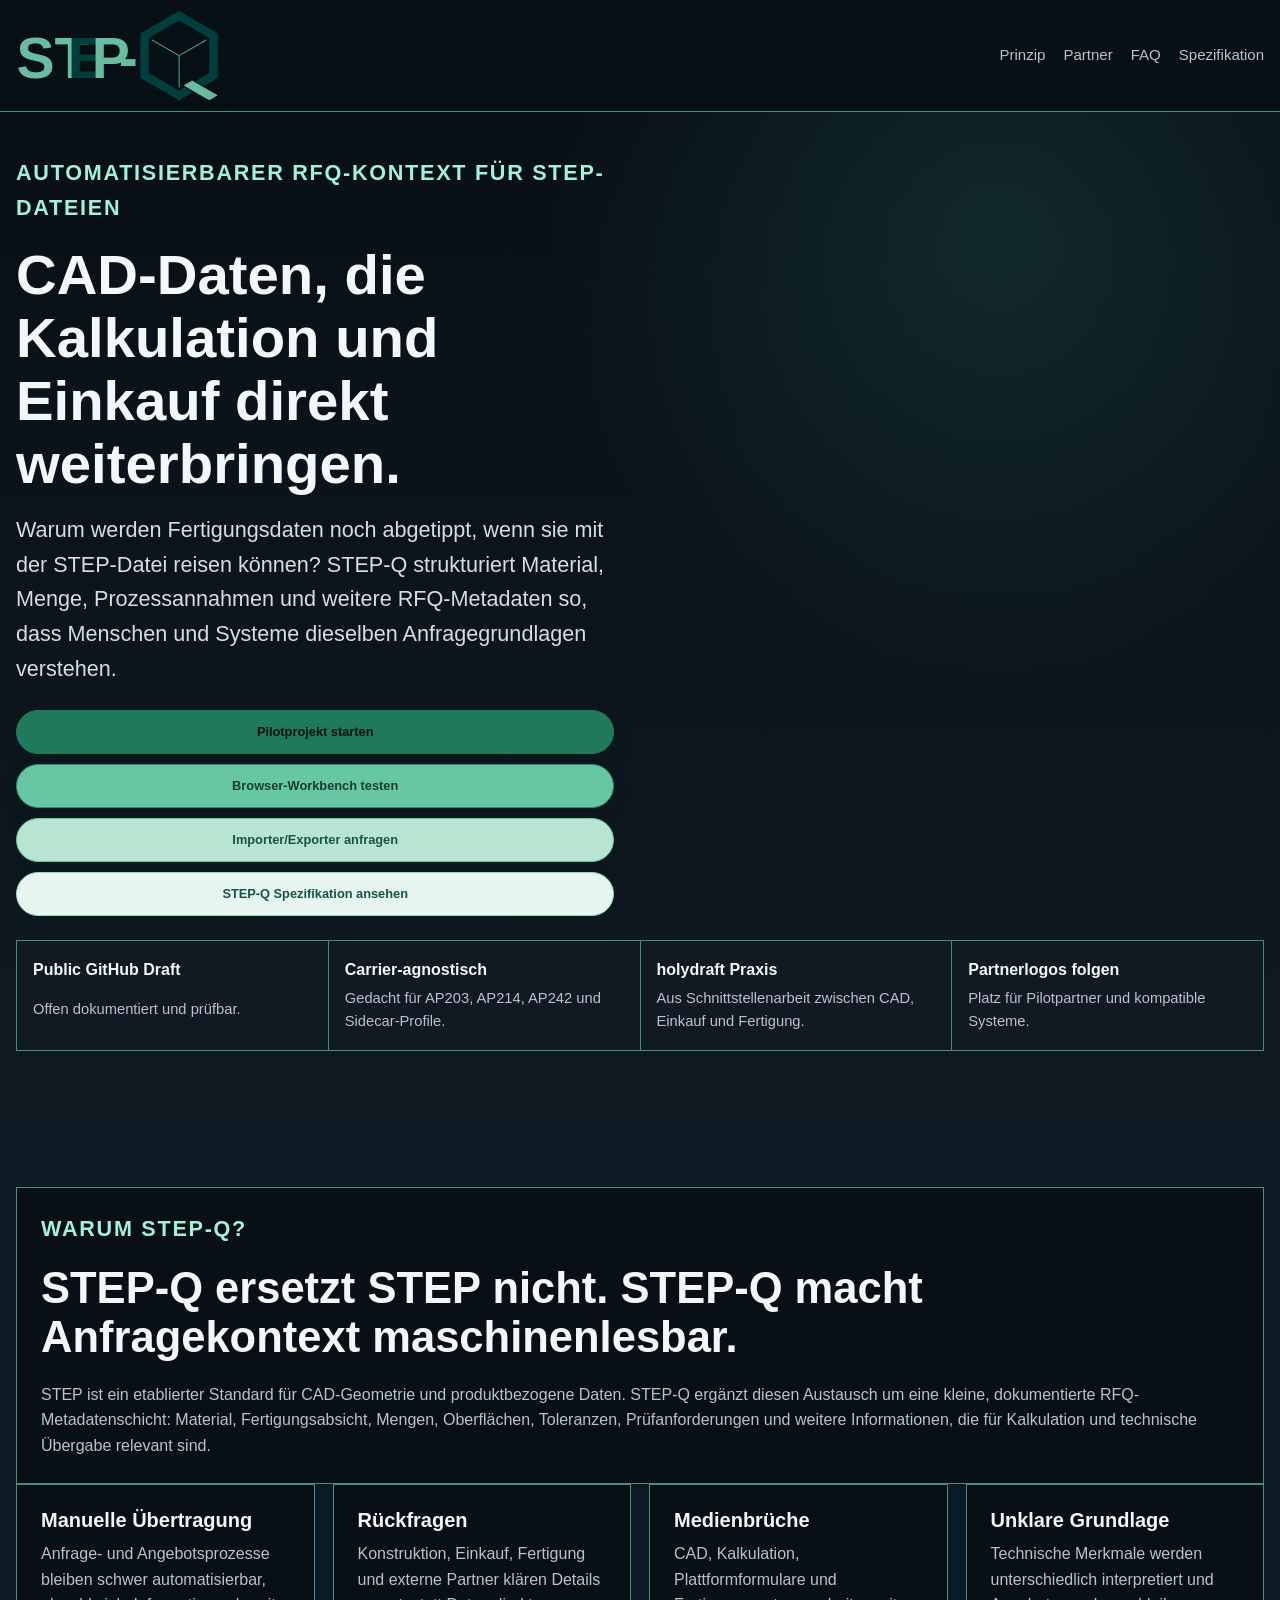
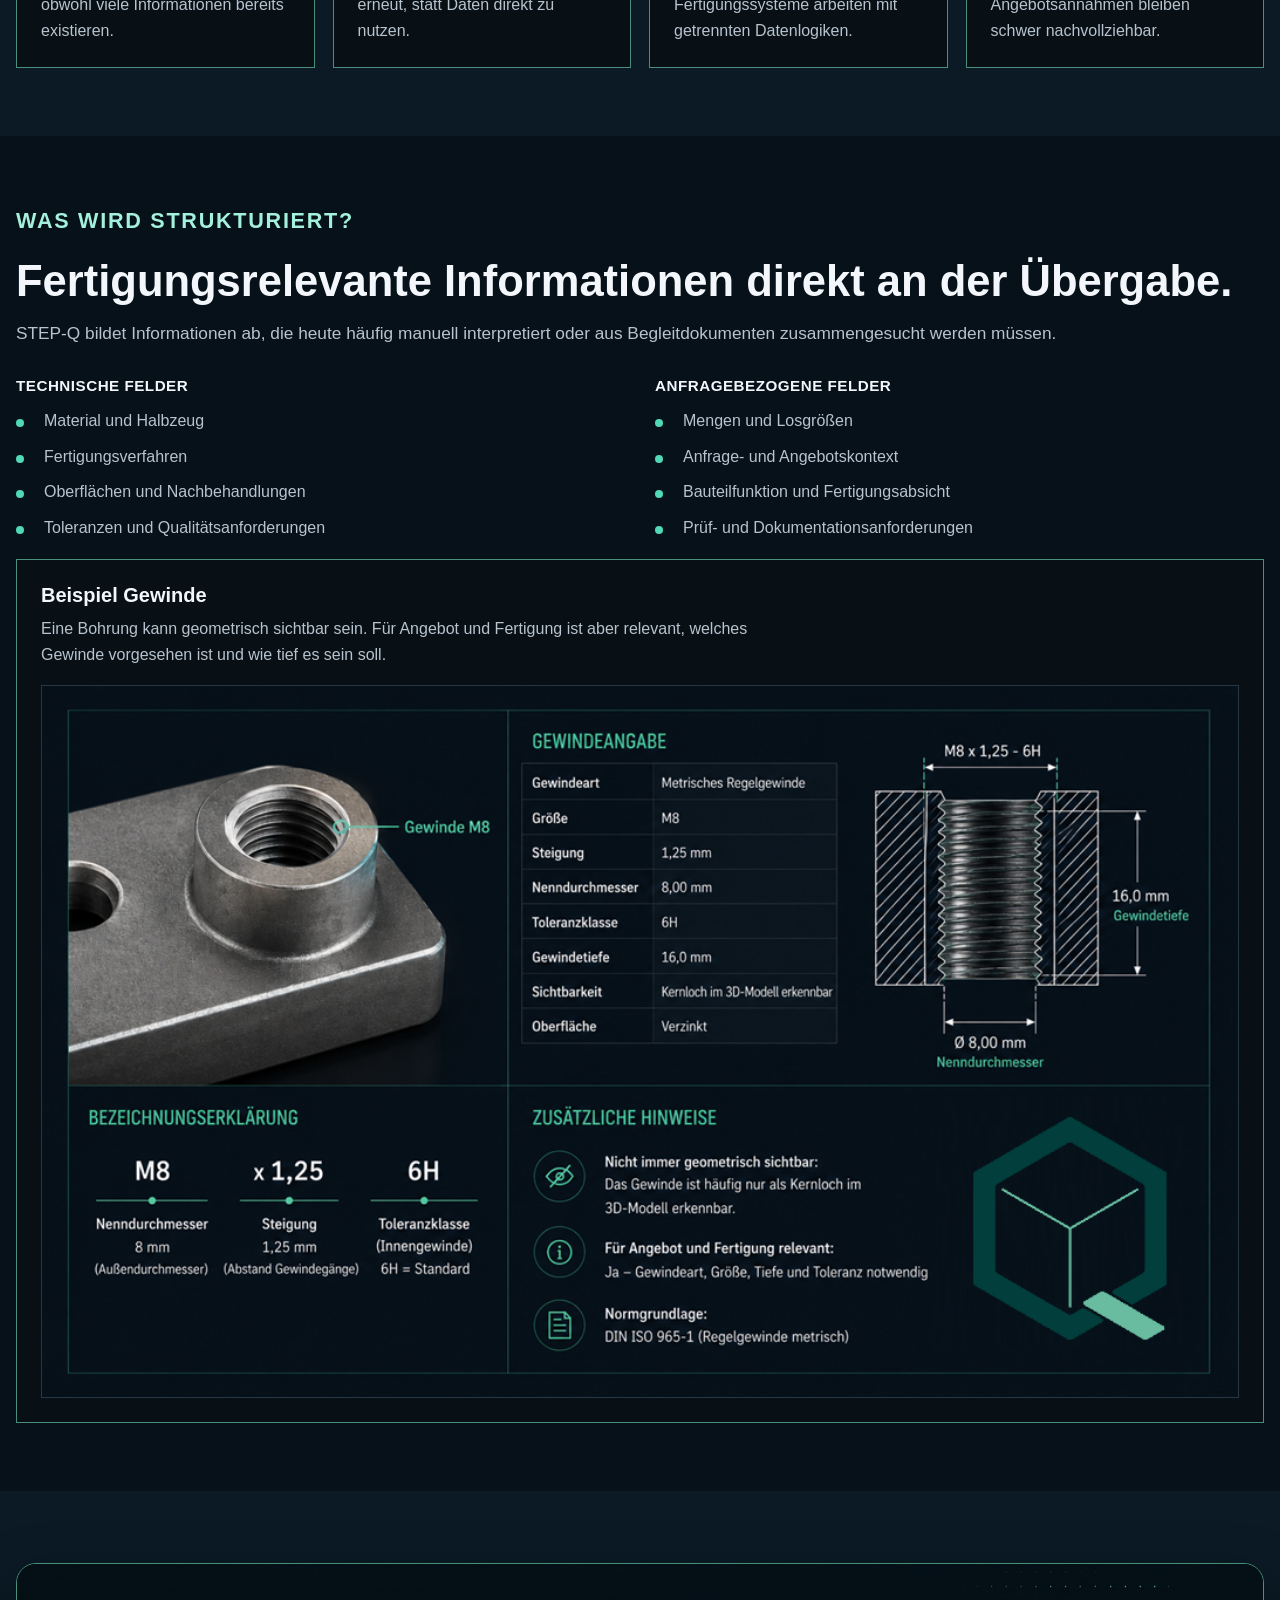
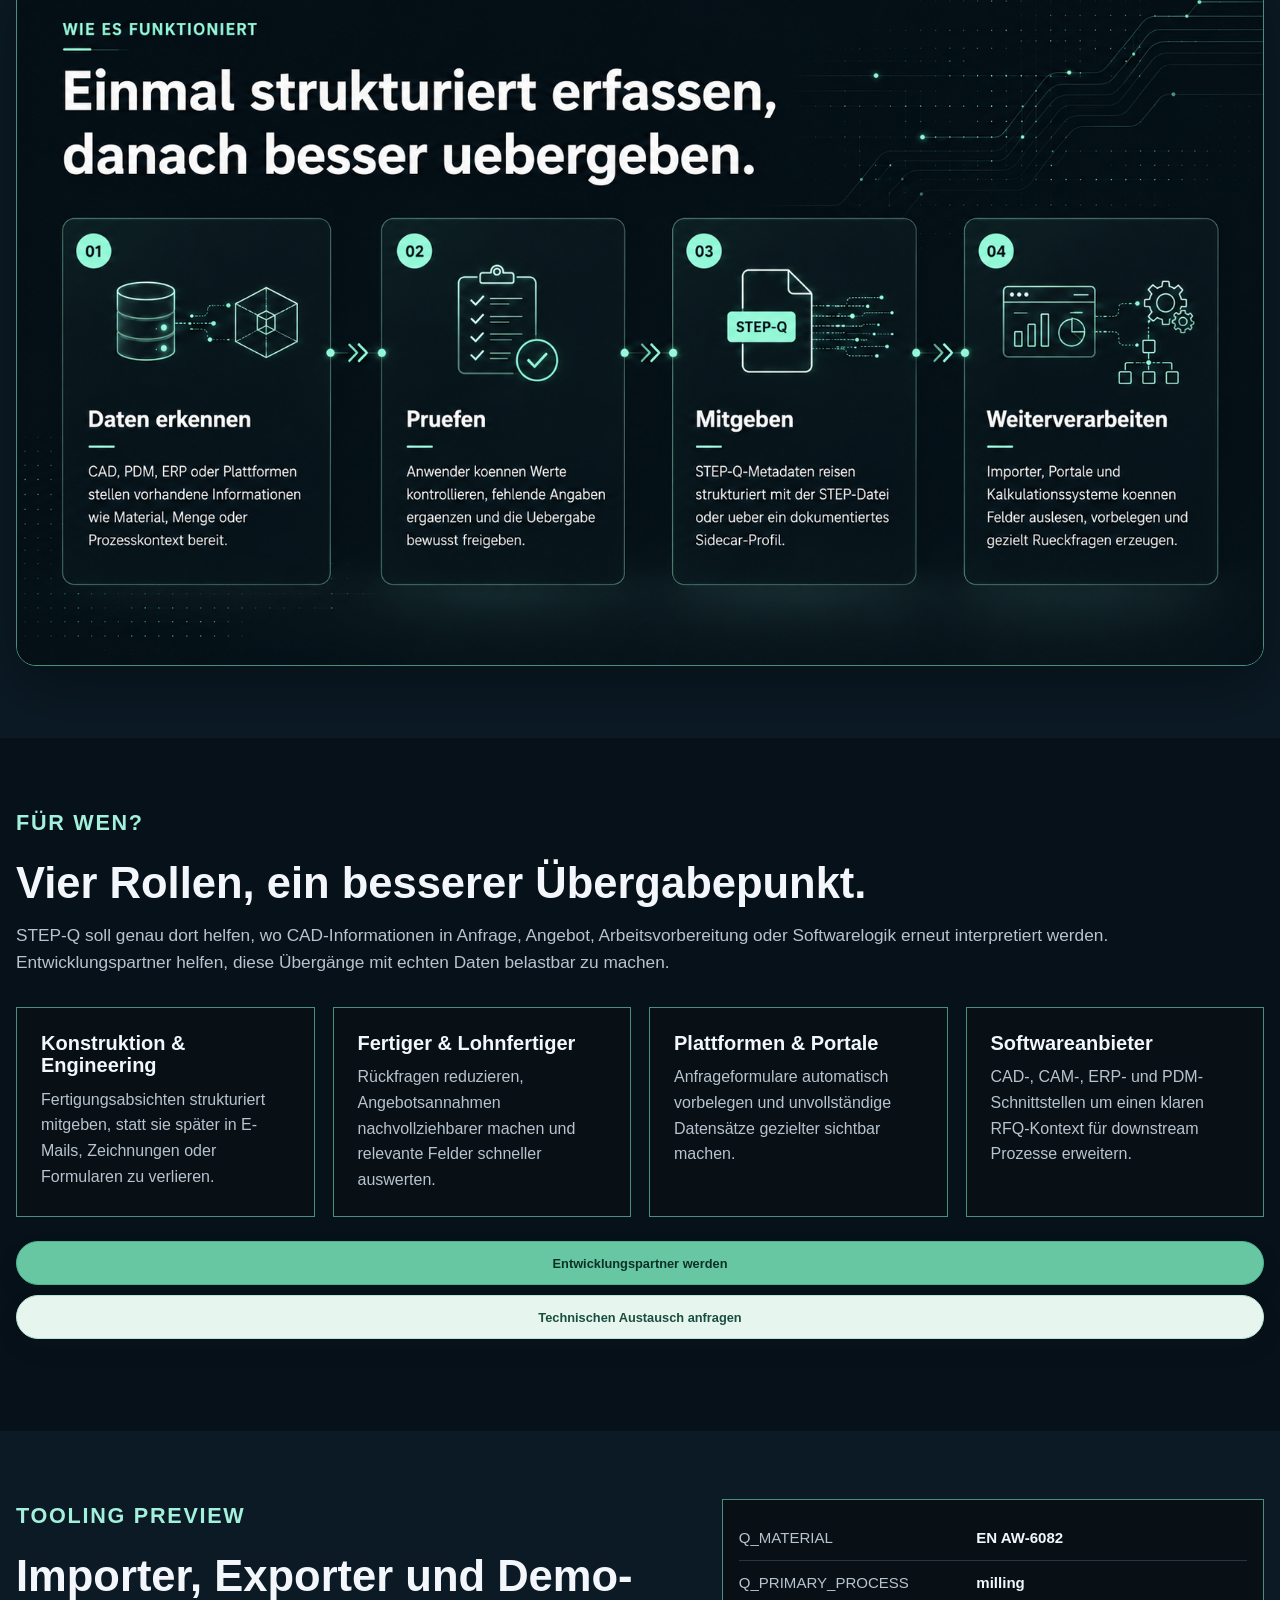
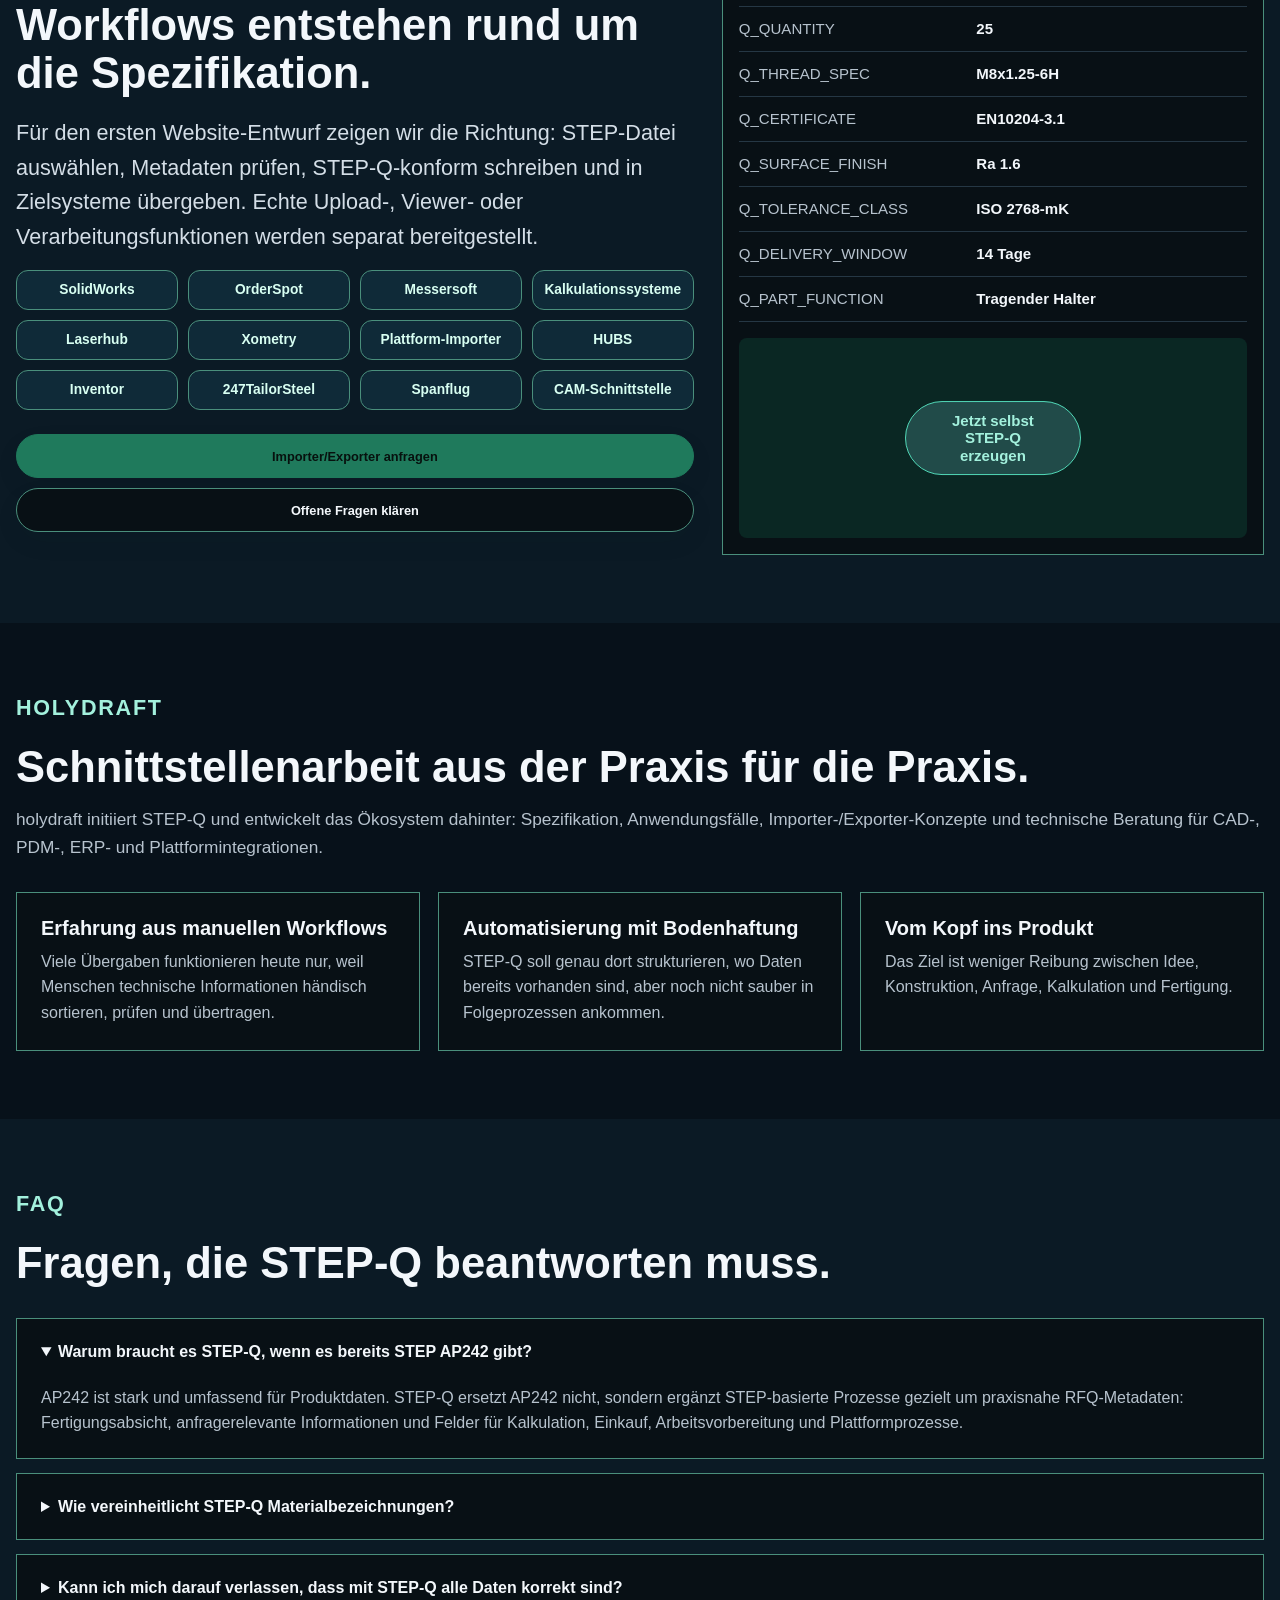
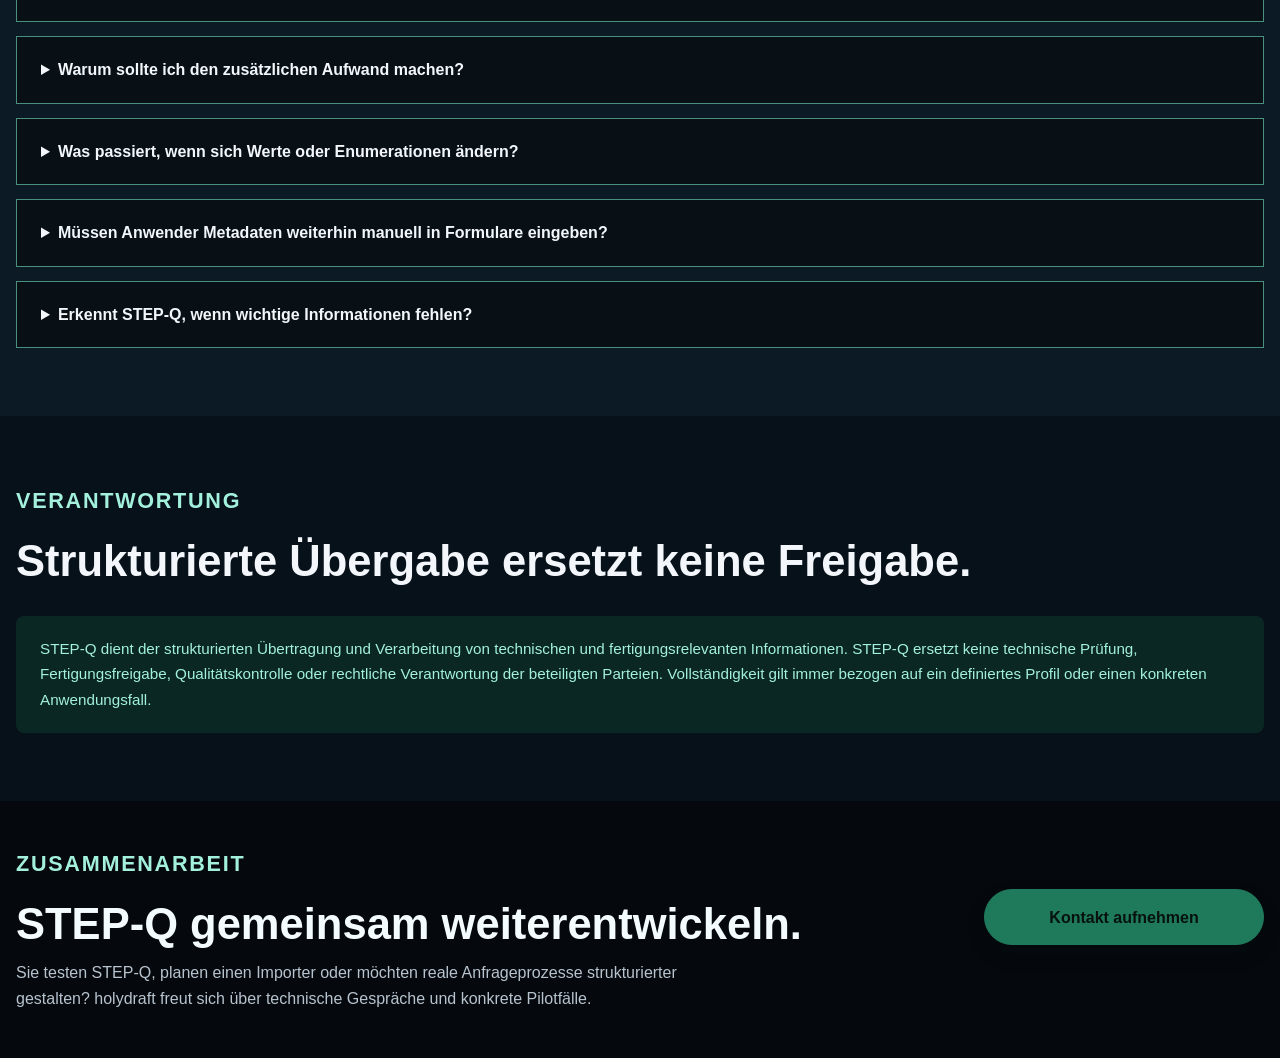
==== commit ed2228c3: "Update STEP-Q landing page interactions" ====
--- a/index.html
+++ b/index.html
@@ -5,21 +5,28 @@
     <meta name="viewport" content="width=device-width, initial-scale=1.0" />
     <meta
       name="description"
-      content="STEP-Q ergaenzt STEP-basierte CAD-Daten um strukturierte RFQ-Metadaten fuer Anfrage, Kalkulation, Arbeitsvorbereitung und Fertigung."
+      content="STEP-Q ergänzt STEP-basierte CAD-Daten um strukturierte RFQ-Metadaten für Anfrage, Kalkulation, Arbeitsvorbereitung und Fertigung."
     />
-    <title>STEP-Q | RFQ-Metadaten fuer STEP-basierte Fertigungsanfragen</title>
+    <title>STEP-Q | RFQ-Metadaten für STEP-basierte Fertigungsanfragen</title>
+    <link rel="icon" href="LOGO.svg" type="image/svg+xml" />
     <link rel="stylesheet" href="base.css" />
     <link rel="stylesheet" href="theme-console.css" />
     <script defer src="https://cdn.babylonjs.com/babylon.js"></script>
     <script defer src="https://cdn.babylonjs.com/loaders/babylonjs.loaders.min.js"></script>
     <script defer src="logo-viewer.js"></script>
+    <script defer src="hero-logo-animation.js"></script>
+    <script defer src="workbench-playground.js?v=2"></script>
   </head>
   <body>
     <header class="site-header">
       <nav class="nav" aria-label="Hauptnavigation">
         <a class="brand" href="#top" aria-label="STEP-Q Startseite">
-          <span class="brand-mark">Q</span>
-          <span>STEP-Q</span>
+          <img
+            id="brandLogoAnimation"
+            class="brand-logo-animation"
+            src="LOGO-SVG-GIFs/LOGO-SVG-GIF-1.svg"
+            alt="STEP-Q"
+          />
         </a>
         <div class="nav-links">
           <a href="#metadata-title">Prinzip</a>
@@ -34,10 +41,10 @@
       <section class="hero" aria-labelledby="hero-title">
         <div class="wrap hero-grid">
           <div class="hero-copy">
-            <p class="eyebrow">Automatisierbarer RFQ-Kontext fuer STEP-Dateien</p>
+            <p class="eyebrow">Automatisierbarer RFQ-Kontext für STEP-Dateien</p>
             <h1 id="hero-title">CAD-Daten, die Kalkulation und Einkauf direkt weiterbringen.</h1>
             <p class="lead">
-              Warum werden Fertigungsdaten noch abgetippt, wenn sie mit der STEP-Datei reisen koennen?
+              Warum werden Fertigungsdaten noch abgetippt, wenn sie mit der STEP-Datei reisen können?
               STEP-Q strukturiert Material, Menge, Prozessannahmen und weitere RFQ-Metadaten so, dass Menschen
               und Systeme dieselben Anfragegrundlagen verstehen.
             </p>
@@ -52,17 +59,17 @@
             id="logoViewer"
             class="hero-visual logo-viewer-host"
             role="img"
-            aria-label="Interaktiver LOGO 3D-Viewer fuer STEP-Q"
+            aria-label="Interaktiver LOGO 3D-Viewer für STEP-Q"
           ></div>
         </div>
         <div class="wrap trust-strip" aria-label="STEP-Q Vertrauenssignale">
           <div>
             <strong>Public GitHub Draft</strong>
-            <span>Offen dokumentiert und pruefbar.</span>
+            <span>Offen dokumentiert und prüfbar.</span>
           </div>
           <div>
             <strong>Carrier-agnostisch</strong>
-            <span>Gedacht fuer AP203, AP214, AP242 und Sidecar-Profile.</span>
+            <span>Gedacht für AP203, AP214, AP242 und Sidecar-Profile.</span>
           </div>
           <div>
             <strong>holydraft Praxis</strong>
@@ -70,7 +77,7 @@
           </div>
           <div>
             <strong>Partnerlogos folgen</strong>
-            <span>Platz fuer Pilotpartner und kompatible Systeme.</span>
+            <span>Platz für Pilotpartner und kompatible Systeme.</span>
           </div>
         </div>
       </section>
@@ -84,9 +91,9 @@
             </div>
             <div>
               <p>
-                STEP ist ein etablierter Standard fuer CAD-Geometrie und produktbezogene Daten. STEP-Q ergaenzt diesen Austausch
-                um eine kleine, dokumentierte RFQ-Metadatenschicht: Material, Fertigungsabsicht, Mengen, Oberflaechen,
-                Toleranzen, Pruefanforderungen und weitere Informationen, die fuer Kalkulation und technische Uebergabe relevant sind.
+                STEP ist ein etablierter Standard für CAD-Geometrie und produktbezogene Daten. STEP-Q ergänzt diesen Austausch
+                um eine kleine, dokumentierte RFQ-Metadatenschicht: Material, Fertigungsabsicht, Mengen, Oberflächen,
+                Toleranzen, Prüfanforderungen und weitere Informationen, die für Kalkulation und technische Übergabe relevant sind.
               </p>
             </div>
           </div>
@@ -94,15 +101,15 @@
         <div class="wrap">
           <div class="grid-4">
             <article class="card">
-              <h3>Manuelle Uebertragung</h3>
+              <h3>Manuelle Übertragung</h3>
               <p>Anfrage- und Angebotsprozesse bleiben schwer automatisierbar, obwohl viele Informationen bereits existieren.</p>
             </article>
             <article class="card">
-              <h3>Rueckfragen</h3>
-              <p>Konstruktion, Einkauf, Fertigung und externe Partner klaeren Details erneut, statt Daten direkt zu nutzen.</p>
-            </article>
-            <article class="card">
-              <h3>Medienbrueche</h3>
+              <h3>Rückfragen</h3>
+              <p>Konstruktion, Einkauf, Fertigung und externe Partner klären Details erneut, statt Daten direkt zu nutzen.</p>
+            </article>
+            <article class="card">
+              <h3>Medienbrüche</h3>
               <p>CAD, Kalkulation, Plattformformulare und Fertigungssysteme arbeiten mit getrennten Datenlogiken.</p>
             </article>
             <article class="card">
@@ -117,10 +124,10 @@
         <div class="wrap">
           <div class="section-header">
             <p class="eyebrow">Was wird strukturiert?</p>
-            <h2 id="metadata-title">Fertigungsrelevante Informationen direkt an der Uebergabe.</h2>
+            <h2 id="metadata-title">Fertigungsrelevante Informationen direkt an der Übergabe.</h2>
             <p>
-              STEP-Q bildet Informationen ab, die heute haeufig manuell interpretiert oder aus Begleitdokumenten zusammengesucht
-              werden muessen.
+              STEP-Q bildet Informationen ab, die heute häufig manuell interpretiert oder aus Begleitdokumenten zusammengesucht
+              werden müssen.
             </p>
           </div>
           <div class="grid-3">
@@ -130,26 +137,29 @@
                 <ul class="list">
                   <li>Material und Halbzeug</li>
                   <li>Fertigungsverfahren</li>
-                  <li>Oberflaechen und Nachbehandlungen</li>
-                  <li>Toleranzen und Qualitaetsanforderungen</li>
+                  <li>Oberflächen und Nachbehandlungen</li>
+                  <li>Toleranzen und Qualitätsanforderungen</li>
                 </ul>
               </div>
               <div>
                 <h3>Anfragebezogene Felder</h3>
                 <ul class="list">
-                  <li>Mengen und Losgroessen</li>
+                  <li>Mengen und Losgrößen</li>
                   <li>Anfrage- und Angebotskontext</li>
                   <li>Bauteilfunktion und Fertigungsabsicht</li>
-                  <li>Pruef- und Dokumentationsanforderungen</li>
+                  <li>Prüf- und Dokumentationsanforderungen</li>
                 </ul>
               </div>
             </div>
-            <article class="card">
+            <article class="card thread-example-card">
               <h3>Beispiel Gewinde</h3>
               <p>
-                Eine Bohrung kann geometrisch sichtbar sein. Fuer Angebot und Fertigung ist aber relevant, welches Gewinde
-                vorgesehen ist, wie tief es sein soll, ob es funktional kritisch ist und welche Pruefung erwartet wird.
-              </p>
+                Eine Bohrung kann geometrisch sichtbar sein. Für Angebot und Fertigung ist aber relevant, welches Gewinde
+                vorgesehen ist und wie tief es sein soll.
+              </p>
+              <figure class="thread-example-media">
+                <img src="Gewindebeispiel.png" alt="Beispiel für Gewindeangabe in STEP-Q" />
+              </figure>
             </article>
           </div>
         </div>
@@ -160,7 +170,7 @@
           <figure class="workflow-image-panel">
             <img
               src="732653a6-ed96-4d46-a66b-ec698f8f69a9.png"
-              alt="Workflow-Visualisierung fuer STEP-Q von Datenerkennung bis Weiterverarbeitung"
+              alt="Workflow-Visualisierung für STEP-Q von Datenerkennung bis Weiterverarbeitung"
             />
           </figure>
         </div>
@@ -169,35 +179,30 @@
       <section class="section" id="partner" aria-labelledby="partner-title">
         <div class="wrap">
           <div class="section-header">
-            <p class="eyebrow">Fuer wen?</p>
-            <h2 id="partner-title">Vier Rollen, ein besserer Uebergabepunkt.</h2>
+            <p class="eyebrow">Für wen?</p>
+            <h2 id="partner-title">Vier Rollen, ein besserer Übergabepunkt.</h2>
             <p>
               STEP-Q soll genau dort helfen, wo CAD-Informationen in Anfrage, Angebot, Arbeitsvorbereitung oder Softwarelogik
-              erneut interpretiert werden. Entwicklungspartner helfen, diese Uebergaenge mit echten Daten belastbar zu machen.
+              erneut interpretiert werden. Entwicklungspartner helfen, diese Übergänge mit echten Daten belastbar zu machen.
             </p>
           </div>
           <div class="grid-4 role-grid">
             <article class="card">
               <h3>Konstruktion & Engineering</h3>
-              <p>Fertigungsabsichten strukturiert mitgeben, statt sie spaeter in E-Mails, Zeichnungen oder Formularen zu verlieren.</p>
+              <p>Fertigungsabsichten strukturiert mitgeben, statt sie später in E-Mails, Zeichnungen oder Formularen zu verlieren.</p>
             </article>
             <article class="card">
               <h3>Fertiger & Lohnfertiger</h3>
-              <p>Rueckfragen reduzieren, Angebotsannahmen nachvollziehbarer machen und relevante Felder schneller auswerten.</p>
+              <p>Rückfragen reduzieren, Angebotsannahmen nachvollziehbarer machen und relevante Felder schneller auswerten.</p>
             </article>
             <article class="card">
               <h3>Plattformen & Portale</h3>
-              <p>Anfrageformulare automatisch vorbelegen und unvollstaendige Datensaetze gezielter sichtbar machen.</p>
+              <p>Anfrageformulare automatisch vorbelegen und unvollständige Datensätze gezielter sichtbar machen.</p>
             </article>
             <article class="card">
               <h3>Softwareanbieter</h3>
-              <p>CAD-, CAM-, ERP- und PDM-Schnittstellen um einen klaren RFQ-Kontext fuer downstream Prozesse erweitern.</p>
-            </article>
-          </div>
-          <div class="partner-strip" aria-label="Partnerlogo Platzhalter">
-            <a href="mailto:manuel@holydraft.com?subject=STEP-Q%20Pilotpartner">Pilotpartner</a>
-            <a href="#exporter">Kompatible Systeme</a>
-            <a href="#holydraft">Referenzprozesse</a>
+              <p>CAD-, CAM-, ERP- und PDM-Schnittstellen um einen klaren RFQ-Kontext für downstream Prozesse erweitern.</p>
+            </article>
           </div>
           <div class="actions partner-actions">
             <a class="button primary" href="mailto:manuel@holydraft.com?subject=STEP-Q%20Entwicklungspartner">Entwicklungspartner werden</a>
@@ -212,23 +217,28 @@
             <p class="eyebrow">Tooling Preview</p>
             <h2 id="preview-title">Importer, Exporter und Demo-Workflows entstehen rund um die Spezifikation.</h2>
             <p class="lead">
-              Fuer den ersten Website-Entwurf zeigen wir die Richtung: STEP-Datei auswaehlen, Metadaten pruefen,
-              STEP-Q-konform schreiben und in Zielsysteme uebergeben. Echte Upload-, Viewer- oder Verarbeitungsfunktionen
+              Für den ersten Website-Entwurf zeigen wir die Richtung: STEP-Datei auswählen, Metadaten prüfen,
+              STEP-Q-konform schreiben und in Zielsysteme übergeben. Echte Upload-, Viewer- oder Verarbeitungsfunktionen
               werden separat bereitgestellt.
             </p>
             <div class="tag-row" aria-label="Geplante und erste Systembeispiele">
-              <span class="tag">SolidWorks Exporter</span>
+              <span class="tag">SolidWorks</span>
               <span class="tag">OrderSpot</span>
               <span class="tag">Messersoft</span>
               <span class="tag">Kalkulationssysteme</span>
+              <span class="tag">Laserhub</span>
+              <span class="tag">Xometry</span>
               <span class="tag">Plattform-Importer</span>
-              <span class="tag is-empty" aria-hidden="true"></span>
-              <span class="tag is-empty" aria-hidden="true"></span>
-              <span class="tag is-empty" aria-hidden="true"></span>
+              <span class="tag">HUBS</span>
+              <span class="tag">Inventor</span>
+              <span class="tag">247TailorSteel</span>
+              <span class="tag">Spanflug</span>
+              <span class="tag">CAM-Schnittstelle</span>
+              <!-- <span class="tag is-empty" aria-hidden="true"></span> -->
             </div>
             <div class="actions">
               <a class="button primary" href="mailto:manuel@holydraft.com?subject=STEP-Q%20Importer%20Exporter">Importer/Exporter anfragen</a>
-              <a class="button" href="#faq">Offene Fragen klaeren</a>
+              <a class="button" href="#faq">Offene Fragen klären</a>
             </div>
           </div>
           <div class="mockup" aria-label="Vorschau einer STEP-Q Metadatenmaske">
@@ -241,8 +251,14 @@
             <div class="field-row"><span>Q_TOLERANCE_CLASS</span><strong>ISO 2768-mK</strong></div>
             <div class="field-row"><span>Q_DELIVERY_WINDOW</span><strong>14 Tage</strong></div>
             <div class="field-row"><span>Q_PART_FUNCTION</span><strong>Tragender Halter</strong></div>
-            <div class="notice spaced-medium">
-              Eine Demo kann mit bereitgestellten Testdateien arbeiten, ohne dass Interessenten eigene Bauteildaten hochladen muessen.
+            <div class="workbench-playground" data-workbench-playground>
+              <img class="workbench-cursor" src="LOGO.svg" alt="" aria-hidden="true" />
+              <a
+                class="workbench-chase-button"
+                href="https://holydraft.github.io/step-q/tools/step_q_form.html"
+                target="_blank"
+                rel="noopener"
+              >Jetzt selbst<br />STEP-Q<br />erzeugen</a>
             </div>
           </div>
         </div>
@@ -252,16 +268,16 @@
         <div class="wrap">
           <div class="section-header">
             <p class="eyebrow">holydraft</p>
-            <h2 id="holydraft-title">Schnittstellenarbeit aus der Praxis fuer die Praxis.</h2>
+            <h2 id="holydraft-title">Schnittstellenarbeit aus der Praxis für die Praxis.</h2>
             <p>
-              holydraft initiiert STEP-Q und entwickelt das Oekosystem dahinter: Spezifikation, Anwendungsfaelle,
-              Referenzprozesse, Importer-/Exporter-Konzepte und technische Beratung fuer CAD-, PDM-, ERP- und Plattformintegrationen.
+              holydraft initiiert STEP-Q und entwickelt das Ökosystem dahinter: Spezifikation, Anwendungsfälle,
+              Importer-/Exporter-Konzepte und technische Beratung für CAD-, PDM-, ERP- und Plattformintegrationen.
             </p>
           </div>
           <div class="grid-3">
             <article class="card">
               <h3>Erfahrung aus manuellen Workflows</h3>
-              <p>Viele Uebergaben funktionieren heute nur, weil Menschen technische Informationen haendisch sortieren, pruefen und uebertragen.</p>
+              <p>Viele Übergaben funktionieren heute nur, weil Menschen technische Informationen händisch sortieren, prüfen und übertragen.</p>
             </article>
             <article class="card">
               <h3>Automatisierung mit Bodenhaftung</h3>
@@ -285,8 +301,8 @@
             <details class="faq-item" open>
               <summary>Warum braucht es STEP-Q, wenn es bereits STEP AP242 gibt?</summary>
               <p>
-                AP242 ist stark und umfassend fuer Produktdaten. STEP-Q ersetzt AP242 nicht, sondern ergaenzt STEP-basierte
-                Prozesse gezielt um praxisnahe RFQ-Metadaten: Fertigungsabsicht, anfragerelevante Informationen und Felder fuer
+                AP242 ist stark und umfassend für Produktdaten. STEP-Q ersetzt AP242 nicht, sondern ergänzt STEP-basierte
+                Prozesse gezielt um praxisnahe RFQ-Metadaten: Fertigungsabsicht, anfragerelevante Informationen und Felder für
                 Kalkulation, Einkauf, Arbeitsvorbereitung und Plattformprozesse.
               </p>
             </details>
@@ -294,7 +310,7 @@
               <summary>Wie vereinheitlicht STEP-Q Materialbezeichnungen?</summary>
               <p>
                 STEP-Q soll Materialien nicht automatisch erraten. Stattdessen wird eine definierte Bezeichnung bewusst zugeordnet.
-                Interne Materiallogiken koennen ueber Mapping-Tabellen oder Uebersetzungsdatenbanken mit STEP-Q-konformen Daten
+                Interne Materiallogiken können über Mapping-Tabellen oder Übersetzungsdatenbanken mit STEP-Q-konformen Daten
                 verbunden werden.
               </p>
             </details>
@@ -302,37 +318,37 @@
               <summary>Kann ich mich darauf verlassen, dass mit STEP-Q alle Daten korrekt sind?</summary>
               <p>
                 Nein. STEP-Q macht bereitgestellte Informationen strukturierter und nachvollziehbarer, ersetzt aber keine fachliche
-                Pruefung. Die Verantwortung fuer richtige, vollstaendige und freigegebene Daten bleibt bei Ersteller, Exporter,
+                Prüfung. Die Verantwortung für richtige, vollständige und freigegebene Daten bleibt bei Ersteller, Exporter,
                 Importeur und den jeweiligen Prozessen.
               </p>
             </details>
             <details class="faq-item">
-              <summary>Warum sollte ich den zusaetzlichen Aufwand machen?</summary>
+              <summary>Warum sollte ich den zusätzlichen Aufwand machen?</summary>
               <p>
                 Viele STEP-Q-relevante Informationen existieren bereits im CAD-Modell, in Parametern oder internen Systemen. Ein
-                Exporter kann sie auslesen, zur Pruefung anzeigen und strukturiert mitgeben. Dadurch sinken spaeter Rueckfragen,
-                manuelle Uebertragung und Fehlerwahrscheinlichkeit.
-              </p>
-            </details>
-            <details class="faq-item">
-              <summary>Was passiert, wenn sich Werte oder Enumerationen aendern?</summary>
-              <p>
-                STEP-Q ist auf versionierte Weiterentwicklung ausgelegt. Neue Werte koennen ergaenzt werden; Importer koennen ueber
+                Exporter kann sie auslesen, zur Prüfung anzeigen und strukturiert mitgeben. Dadurch sinken später Rückfragen,
+                manuelle Übertragung und Fehlerwahrscheinlichkeit.
+              </p>
+            </details>
+            <details class="faq-item">
+              <summary>Was passiert, wenn sich Werte oder Enumerationen ändern?</summary>
+              <p>
+                STEP-Q ist auf versionierte Weiterentwicklung ausgelegt. Neue Werte können ergänzt werden; Importer können über
                 Versionen, Mapping- und Alias-Logiken nachvollziehen, nach welcher Spezifikation eine Datei erstellt wurde.
               </p>
             </details>
             <details class="faq-item">
-              <summary>Muessen Anwender Metadaten weiterhin manuell in Formulare eingeben?</summary>
-              <p>
-                Nicht zwingend. Unterstuetzt ein Portal oder ein Anfrageprozess STEP-Q, koennen Felder wie Material, Menge,
-                Verfahren, Oberflaeche oder Fertigungsabsicht aus der Datei uebernommen, geprueft und ergaenzt werden.
+              <summary>Müssen Anwender Metadaten weiterhin manuell in Formulare eingeben?</summary>
+              <p>
+                Nicht zwingend. Unterstützt ein Portal oder ein Anfrageprozess STEP-Q, können Felder wie Material, Menge,
+                Verfahren, Oberfläche oder Fertigungsabsicht aus der Datei übernommen, geprüft und ergänzt werden.
               </p>
             </details>
             <details class="faq-item">
               <summary>Erkennt STEP-Q, wenn wichtige Informationen fehlen?</summary>
               <p>
-                STEP-Q kann mit Vollstaendigkeitsprofilen arbeiten. Ein Profil legt fest, welche Angaben fuer einen Anwendungsfall
-                benoetigt werden. Fehlende Pflichtinformationen koennen dann sichtbar gemacht oder als unvollstaendig markiert werden.
+                STEP-Q kann mit Vollständigkeitsprofilen arbeiten. Ein Profil legt fest, welche Angaben für einen Anwendungsfall
+                benötigt werden. Fehlende Pflichtinformationen können dann sichtbar gemacht oder als unvollständig markiert werden.
               </p>
             </details>
           </div>
@@ -343,12 +359,12 @@
         <div class="wrap">
           <div class="section-header">
             <p class="eyebrow">Verantwortung</p>
-            <h2 id="responsibility-title">Strukturierte Uebergabe ersetzt keine Freigabe.</h2>
+            <h2 id="responsibility-title">Strukturierte Übergabe ersetzt keine Freigabe.</h2>
           </div>
           <div class="notice notice-soft">
-            STEP-Q dient der strukturierten Uebertragung und Verarbeitung von technischen und fertigungsrelevanten Informationen.
-            STEP-Q ersetzt keine technische Pruefung, Fertigungsfreigabe, Qualitaetskontrolle oder rechtliche Verantwortung der
-            beteiligten Parteien. Vollstaendigkeit gilt immer bezogen auf ein definiertes Profil oder einen konkreten Anwendungsfall.
+            STEP-Q dient der strukturierten Übertragung und Verarbeitung von technischen und fertigungsrelevanten Informationen.
+            STEP-Q ersetzt keine technische Prüfung, Fertigungsfreigabe, Qualitätskontrolle oder rechtliche Verantwortung der
+            beteiligten Parteien. Vollständigkeit gilt immer bezogen auf ein definiertes Profil oder einen konkreten Anwendungsfall.
           </div>
         </div>
       </section>
@@ -360,8 +376,8 @@
           <p class="eyebrow">Zusammenarbeit</p>
           <h2>STEP-Q gemeinsam weiterentwickeln.</h2>
           <p class="footer-copy">
-            Sie testen STEP-Q, planen einen Importer oder moechten reale Anfrageprozesse strukturierter gestalten?
-            holydraft freut sich ueber technische Gespraeche und konkrete Pilotfaelle.
+            Sie testen STEP-Q, planen einen Importer oder möchten reale Anfrageprozesse strukturierter gestalten?
+            holydraft freut sich über technische Gespräche und konkrete Pilotfälle.
           </p>
         </div>
         <div class="actions footer-actions">
--- a/base.css
+++ b/base.css
@@ -61,28 +61,24 @@
   display: flex;
   align-items: center;
   justify-content: space-between;
-  min-height: 70px;
+  min-height: 84px;
   gap: 24px;
 }
 
 .brand {
   display: inline-flex;
   align-items: center;
-  gap: 12px;
+  gap: 0;
+  padding: 8px 0;
   font-weight: 760;
   text-decoration: none;
   letter-spacing: 0;
 }
 
-.brand-mark {
-  width: 36px;
-  height: 36px;
-  border: 2px solid var(--accent);
-  display: grid;
-  place-items: center;
-  font-size: 0.78rem;
-  color: var(--accent-dark);
-  background: var(--surface);
+.brand-logo-animation {
+  display: block;
+  width: clamp(150px, 16vw, 215px);
+  height: auto;
 }
 
 .nav-links {
@@ -121,7 +117,7 @@
 
 .hero {
   background: var(--hero-bg);
-  padding: 68px 0;
+  padding: 44px 0 68px;
 }
 
 .wrap {
@@ -135,10 +131,11 @@
 }
 
 .hero-grid {
-  display: grid;
-  grid-template-columns: 1fr 1fr;
+  --hero-gap: clamp(28px, 4vw, 64px);
+  display: grid;
+  grid-template-columns: repeat(2, minmax(0, calc((100% - var(--hero-gap)) / 2)));
   justify-content: space-between;
-  gap: clamp(28px, 4vw, 64px);
+  gap: var(--hero-gap);
   align-items: stretch;
 }
 
@@ -265,28 +262,31 @@
   justify-self: end;
   display: flex;
   flex-direction: column;
-  border: 1px solid var(--line);
-  background: var(--white);
+  border: 0;
+  background: transparent;
   padding: 0;
-  box-shadow: var(--shadow);
+  box-shadow: none;
+  outline: 0;
 }
 
 .logo-viewer-host {
-  height: min(46vh, 430px);
-  min-height: 330px;
+  align-self: stretch;
+  height: min(78vh, 620px);
+  min-height: 420px;
   overflow: hidden;
-  background:
-    radial-gradient(130% 90% at 12% 8%, rgba(255, 255, 255, 0.12) 0%, rgba(255, 255, 255, 0.04) 42%, rgba(255, 255, 255, 0) 70%),
-    linear-gradient(145deg, var(--viewer-bg-a, #101a22) 0%, var(--viewer-bg-b, #1b2a35) 56%, var(--viewer-bg-c, #253744) 100%);
+  background: transparent;
+  outline: 0;
 }
 
 .logo-viewer-canvas {
   width: 100%;
   height: 100%;
-  border-radius: 20px;
+  border: 0;
   display: block;
   touch-action: none;
   background: transparent;
+  box-shadow: none;
+  outline: 0;
 }
 
 .viewer-load-error::after {
@@ -372,7 +372,8 @@
 .field-categories {
   display: grid;
   gap: 30px;
-  grid-template-columns: 1fr;
+  grid-column: 1 / -1;
+  grid-template-columns: repeat(2, minmax(0, 1fr));
 }
 
 .field-categories div {
@@ -394,43 +395,6 @@
   min-height: 210px;
 }
 
-.partner-strip {
-  display: grid;
-  grid-template-columns: repeat(3, minmax(0, 1fr));
-  gap: 10px;
-  margin-top: 20px;
-  width: 100%;
-}
-
-.partner-strip a {
-  min-height: 42px;
-  min-width: 0;
-  width: 100%;
-  display: flex;
-  align-items: center;
-  justify-content: center;
-  border: 1px solid var(--line);
-  border-radius: 14px;
-  color: #081510;
-  background: #1f7a5c;
-  font-size: 0.9rem;
-  font-weight: 700;
-  text-decoration: none;
-  transition: transform 160ms ease, border-color 160ms ease, background-color 160ms ease, box-shadow 160ms ease;
-}
-
-.partner-strip a:hover {
-  transform: translateY(-1px);
-  border-color: var(--accent);
-  background: #2a8d6b;
-  box-shadow: 0 10px 24px rgba(10, 24, 38, 0.18);
-}
-
-.partner-strip a:focus-visible {
-  outline: 2px solid var(--accent);
-  outline-offset: 2px;
-}
-
 .partner-actions .button.primary {
   border-color: #4fb48e;
   background: #67c7a3;
@@ -460,6 +424,28 @@
 .statement p:not(.eyebrow),
 .faq-item p {
   color: var(--muted);
+}
+
+.thread-example-card {
+  grid-column: 1 / -1;
+  overflow: hidden;
+}
+
+.thread-example-card p {
+  max-width: 720px;
+}
+
+.thread-example-media {
+  margin: 18px 0 0;
+  border: 1px solid var(--field-line, var(--line));
+  background: #06131f;
+  overflow: hidden;
+}
+
+.thread-example-media img {
+  display: block;
+  width: 100%;
+  height: auto;
 }
 
 .statement {
@@ -625,7 +611,13 @@
 .mockup {
   border: 1px solid var(--line);
   background: var(--white);
-  padding: 16px;
+  padding: 16px 16px 0;
+  display: flex;
+  flex-direction: column;
+}
+
+.preview .actions {
+  margin-bottom: 0;
 }
 
 .mockup-top {
@@ -716,6 +708,76 @@
   border-top: 0;
 }
 
+.workbench-playground {
+  position: relative;
+  flex: 1 1 auto;
+  min-height: 200px;
+  margin-top: 16px;
+  margin-bottom: 16px;
+  border-radius: 8px;
+  background: var(--notice-bg);
+  overflow: hidden;
+  cursor: none;
+}
+
+.workbench-chase-button {
+  position: absolute;
+  left: 50%;
+  top: 50%;
+  z-index: 2;
+  min-width: 176px;
+  min-height: 68px;
+  padding: 10px 22px;
+  border: 1px solid var(--accent);
+  border-radius: 999px;
+  display: inline-flex;
+  align-items: center;
+  justify-content: center;
+  background: color-mix(in srgb, var(--surface) 74%, var(--accent) 26%);
+  color: var(--notice-text);
+  font-size: 0.94rem;
+  font-weight: 800;
+  line-height: 1.15;
+  text-align: center;
+  text-decoration: none;
+  transform: translate(-50%, -50%);
+  transition: left 320ms ease, top 320ms ease, transform 140ms ease, background-color 160ms ease;
+  pointer-events: none;
+  white-space: nowrap;
+}
+
+.workbench-playground.is-ready .workbench-chase-button {
+  pointer-events: auto;
+  transition: left 180ms ease-out, top 180ms ease-out, transform 140ms ease, background-color 160ms ease;
+}
+
+.workbench-chase-button:hover,
+.workbench-chase-button:focus-visible {
+  background: color-mix(in srgb, var(--surface) 52%, var(--accent) 48%);
+}
+
+.workbench-cursor {
+  position: absolute;
+  left: 50%;
+  top: 50%;
+  z-index: 3;
+  width: 150px;
+  height: 150px;
+  object-fit: contain;
+  opacity: 0;
+  pointer-events: none;
+  transform: translate(-50%, -50%) scale(1);
+  transition: opacity 120ms ease, transform 120ms ease;
+}
+
+.workbench-playground.is-active .workbench-cursor {
+  opacity: 1 !important;
+}
+
+.workbench-playground.is-pressing .workbench-cursor {
+  transform: translate(-50%, -50%) scale(1.32);
+}
+
 .notice-soft {
   border-top: 0;
 }
@@ -777,7 +839,15 @@
   }
 
   .hero-visual {
+    justify-self: center;
     margin-top: 32px;
+    max-width: 560px;
+  }
+
+  .logo-viewer-host {
+    aspect-ratio: 1 / 1;
+    height: auto;
+    min-height: 0;
   }
 
   .nav {
@@ -800,15 +870,22 @@
   .workflow,
   .preview,
   .statement,
-  .partner-strip,
   .trust-strip,
   .footer-grid {
     grid-template-columns: 1fr;
   }
 
   .hero-visual {
-    justify-self: start;
-    max-width: 520px;
+    justify-self: center;
+  }
+
+  .thread-example-card {
+    grid-column: auto;
+  }
+
+  .field-categories {
+    grid-column: auto;
+    grid-template-columns: 1fr;
   }
 
   .workflow-container {
@@ -824,7 +901,7 @@
 @media (max-width: 620px) {
   .section,
   .hero {
-    padding: 58px 0;
+    padding: 40px 0 58px;
   }
 
   .card,
@@ -835,6 +912,14 @@
     padding: 18px;
   }
 
+  .mockup {
+    padding-bottom: 0;
+  }
+
+  .workbench-playground {
+    min-height: 180px;
+  }
+
   summary {
     padding: 18px;
   }
--- a/theme-console.css
+++ b/theme-console.css
@@ -41,17 +41,6 @@
   background: #040d16;
 }
 
-.partner-strip a {
-  color: #081510;
-  background: #1f7a5c;
-  border-color: var(--line);
-}
-
-.partner-strip a:hover {
-  background: #2a8d6b;
-  border-color: var(--accent);
-}
-
 .partner-actions .button.primary {
   border-color: #4fb48e;
   background: #67c7a3;
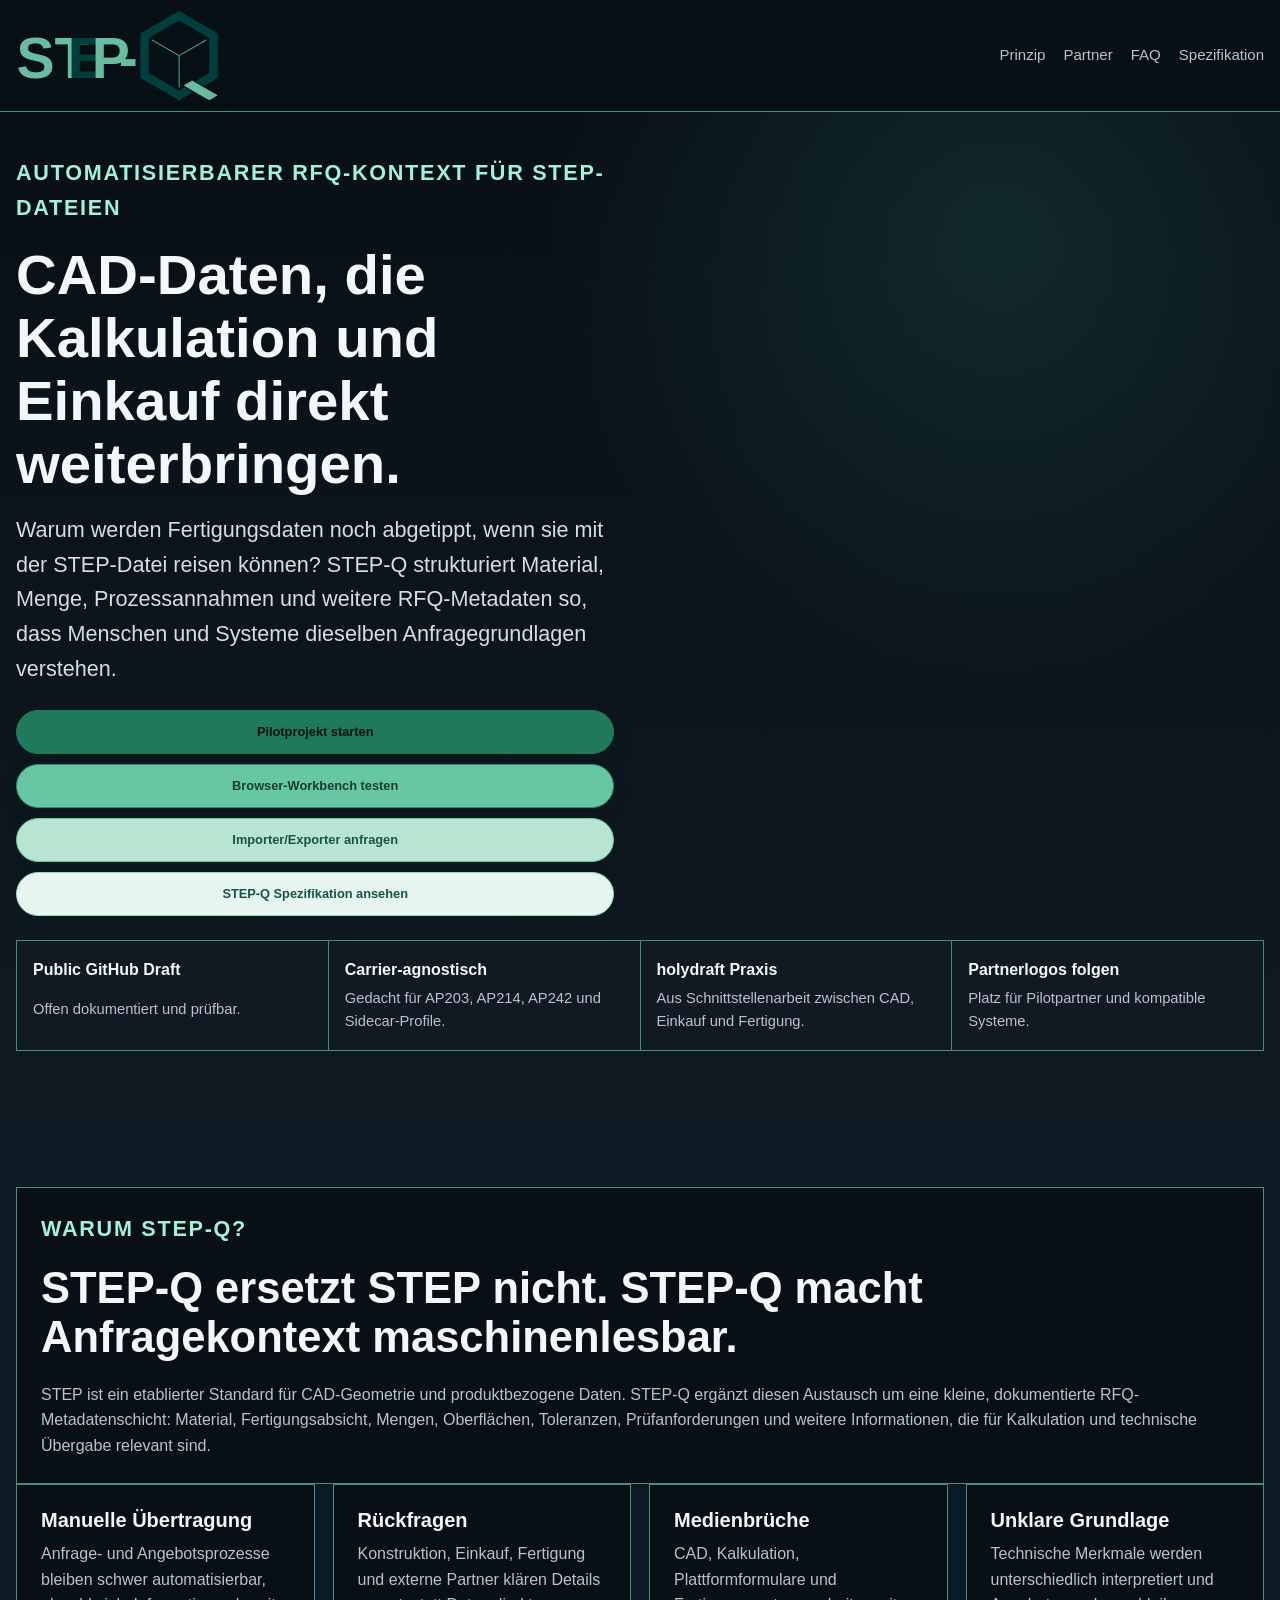
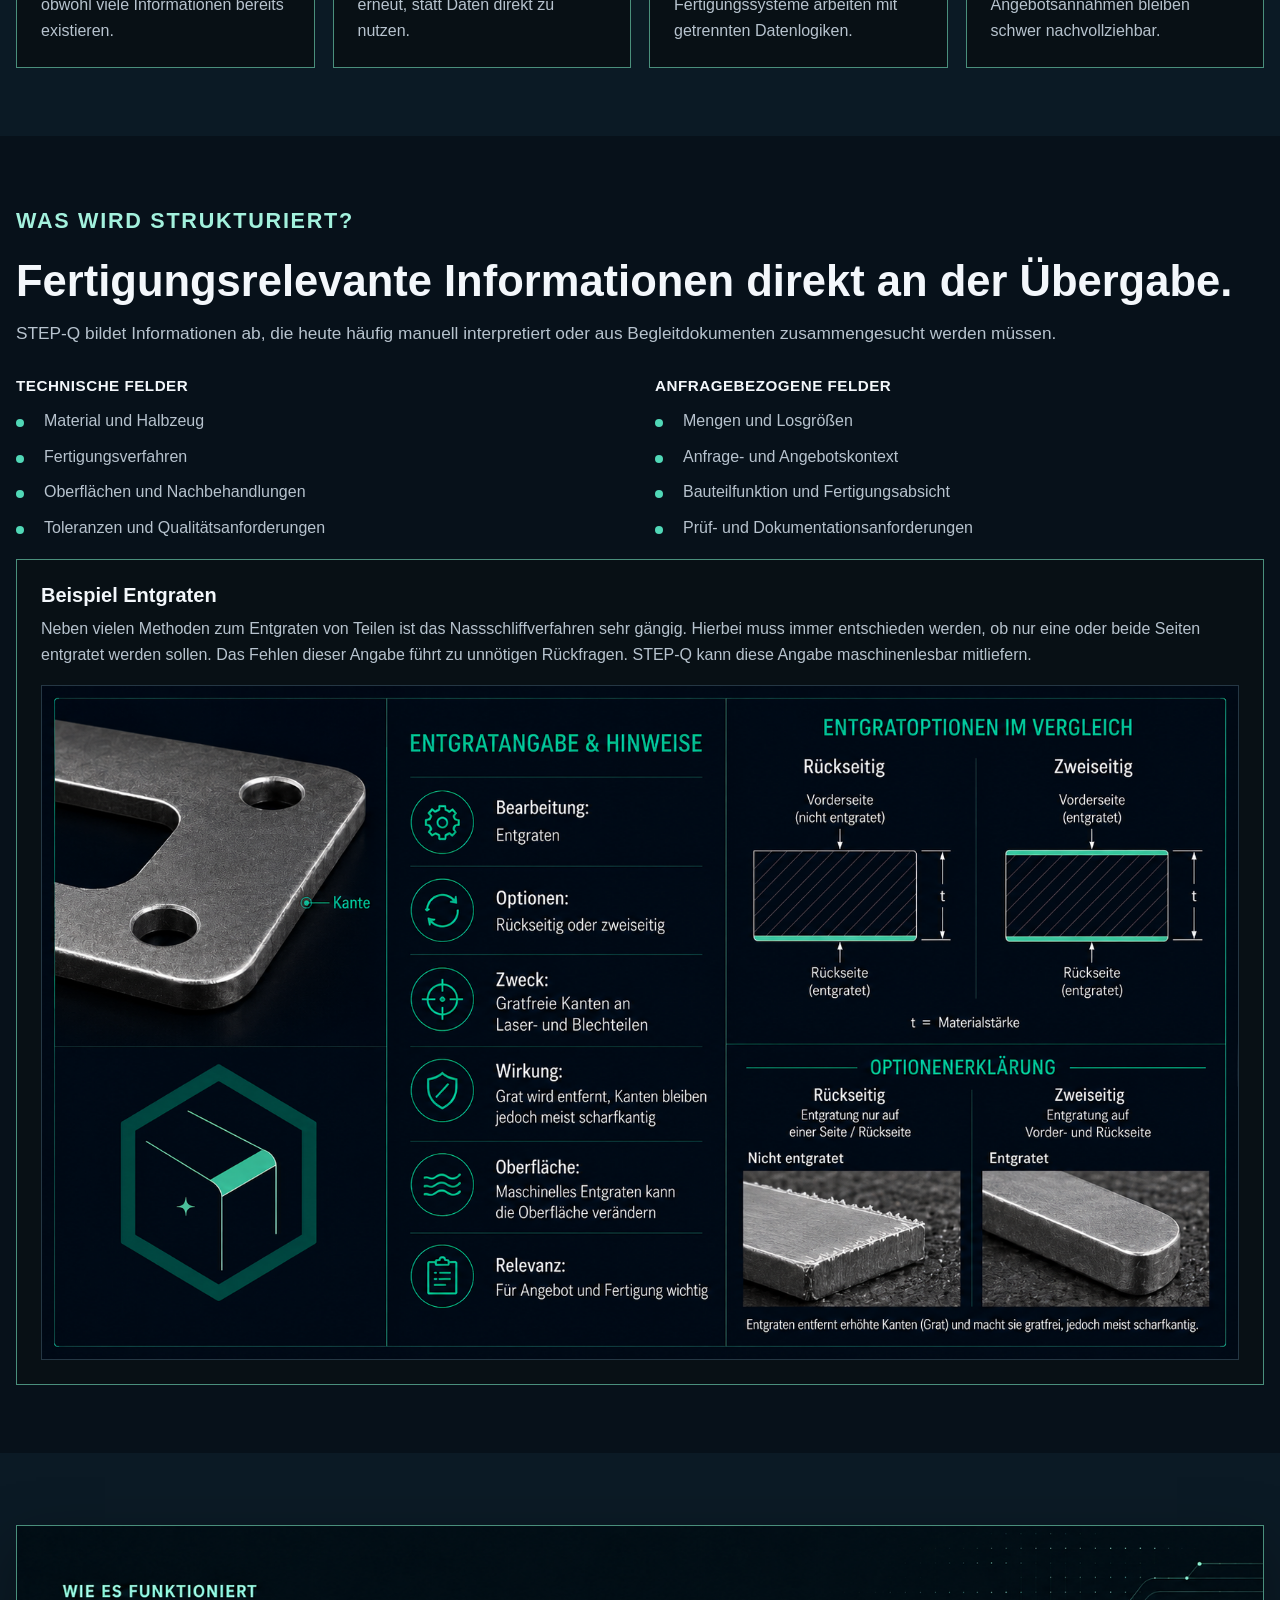
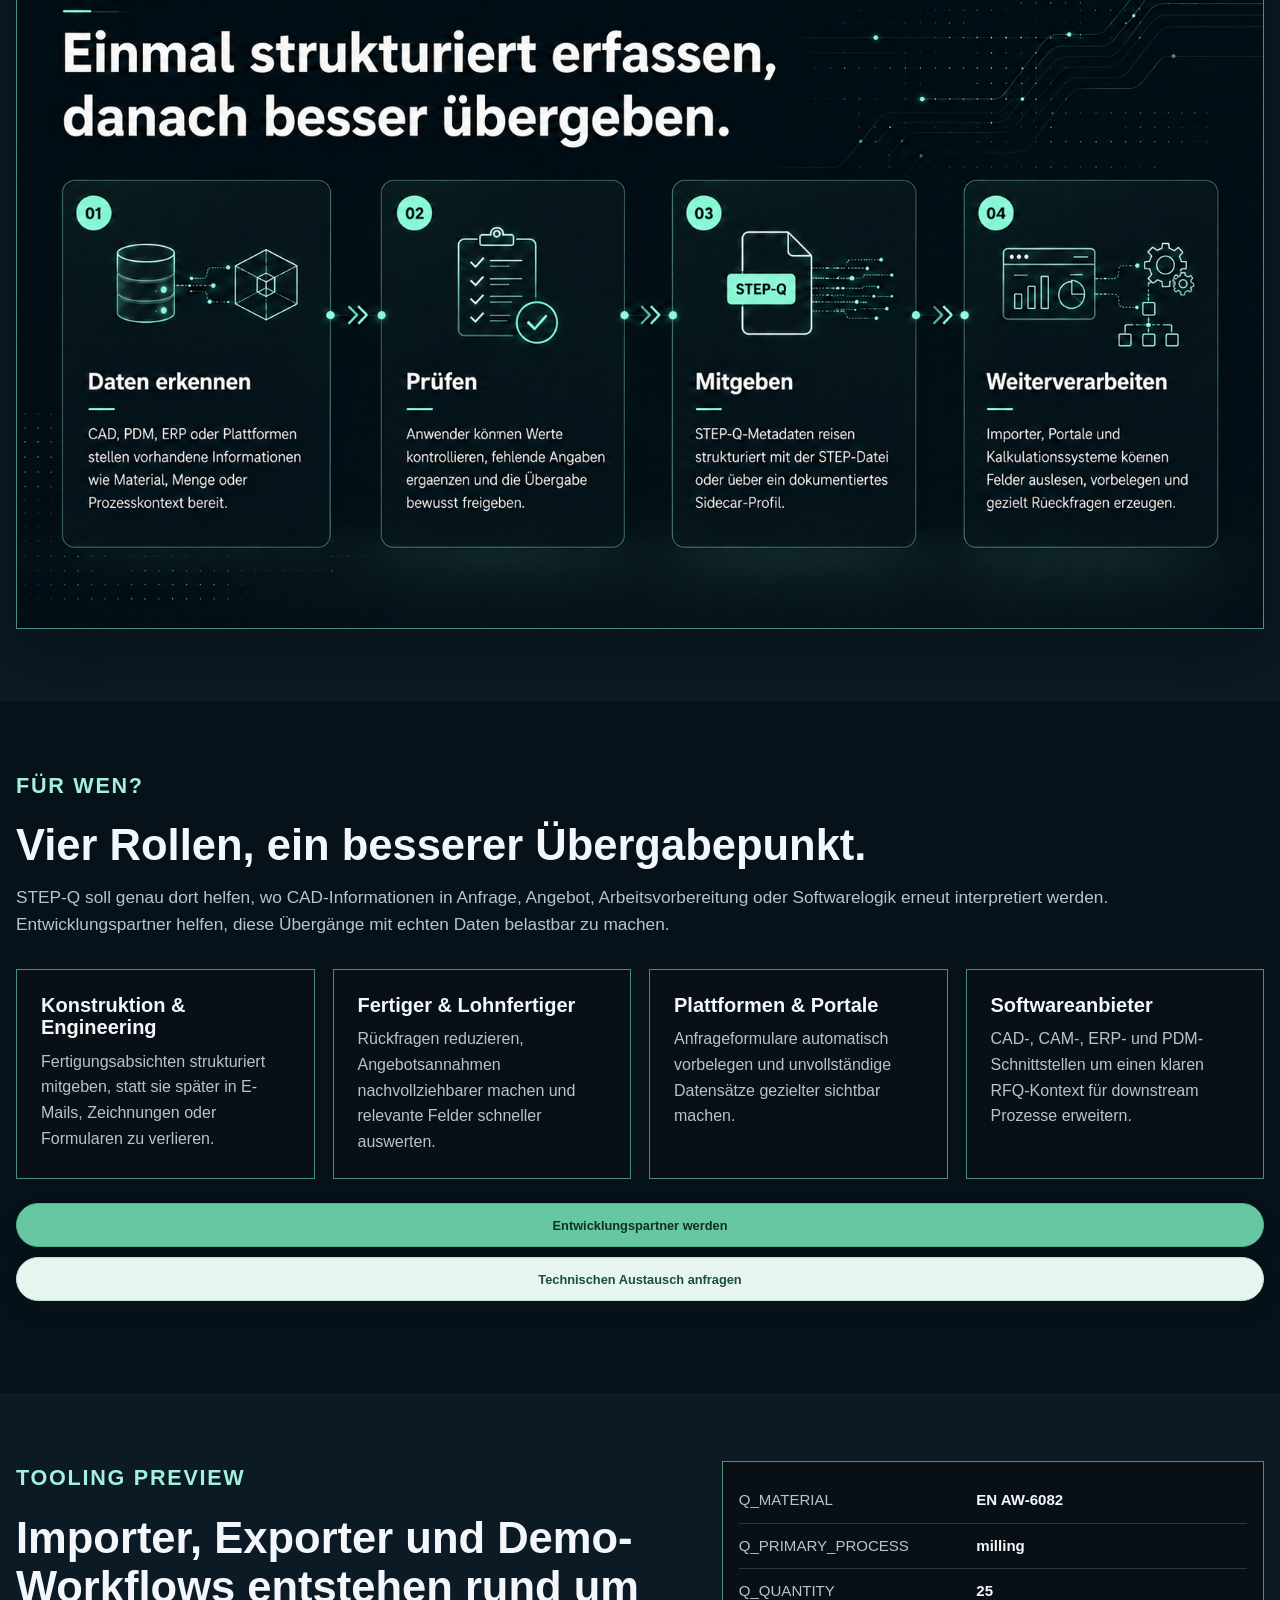
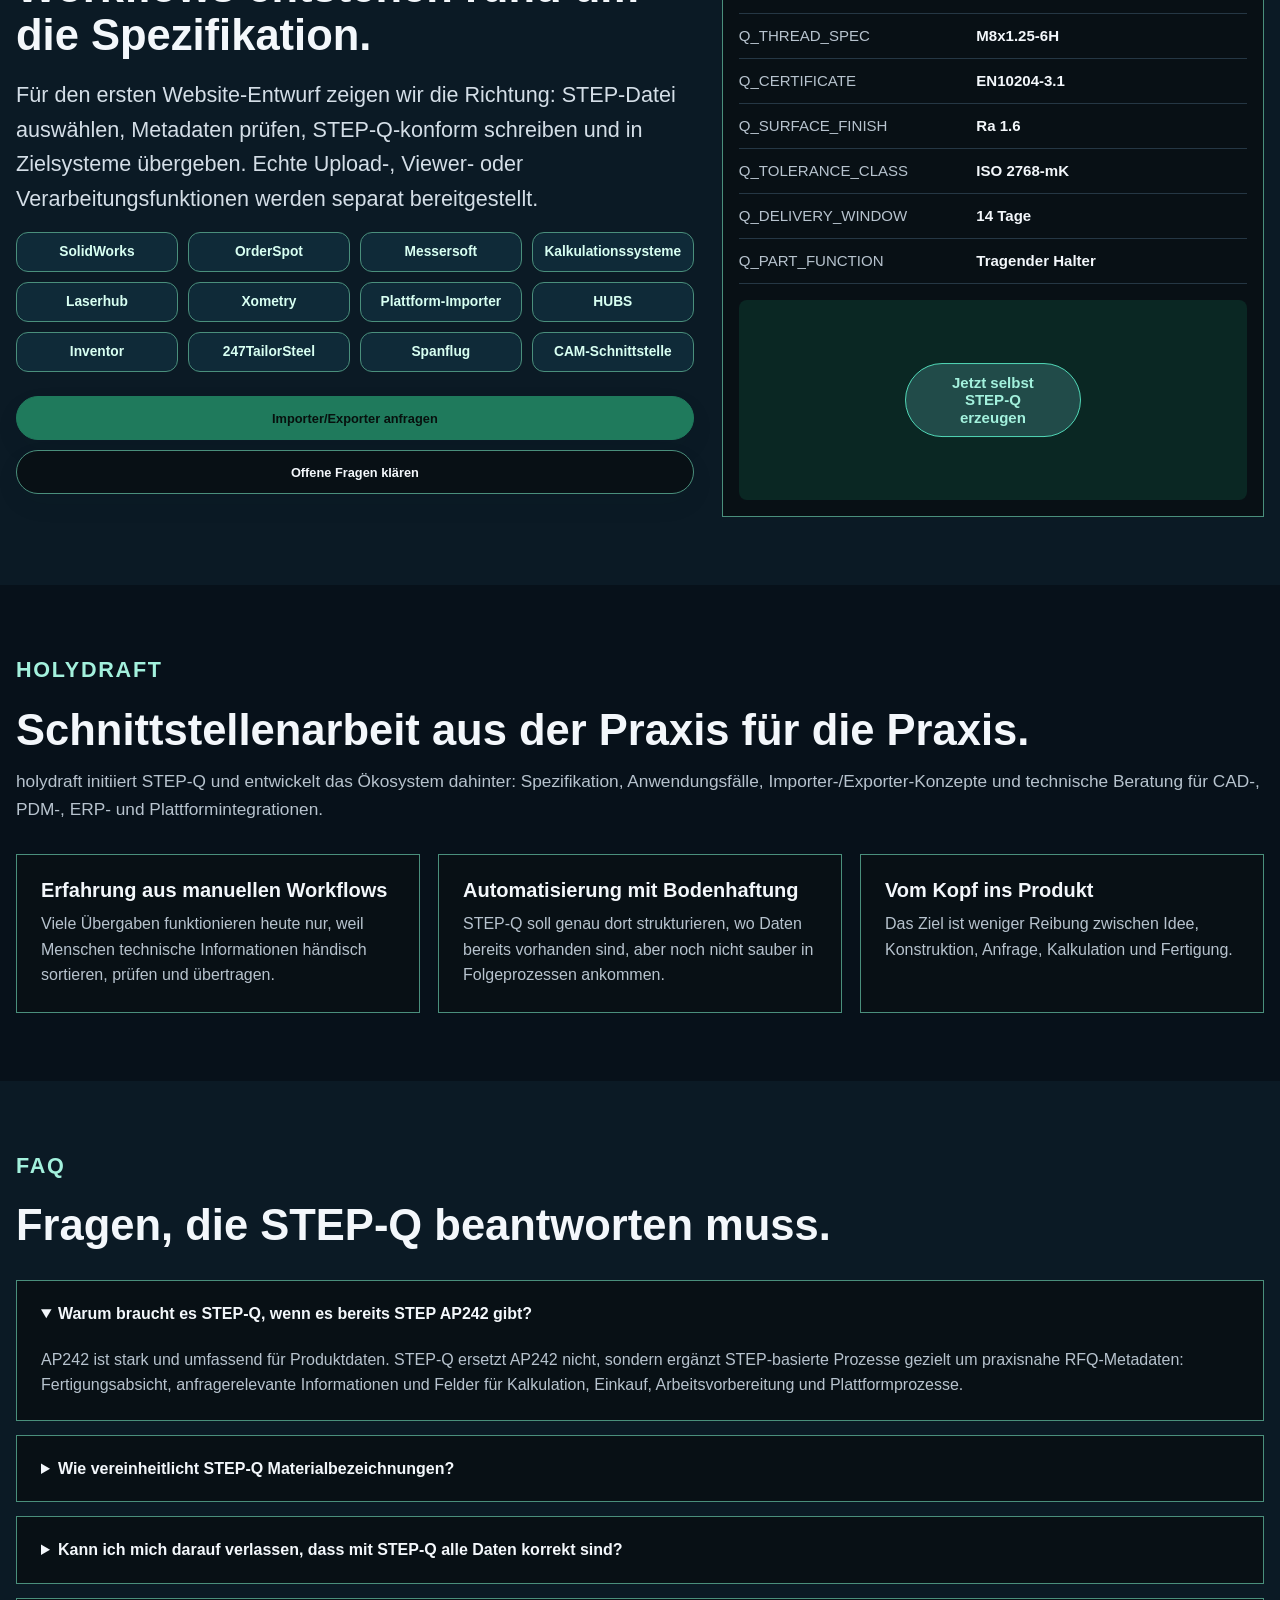
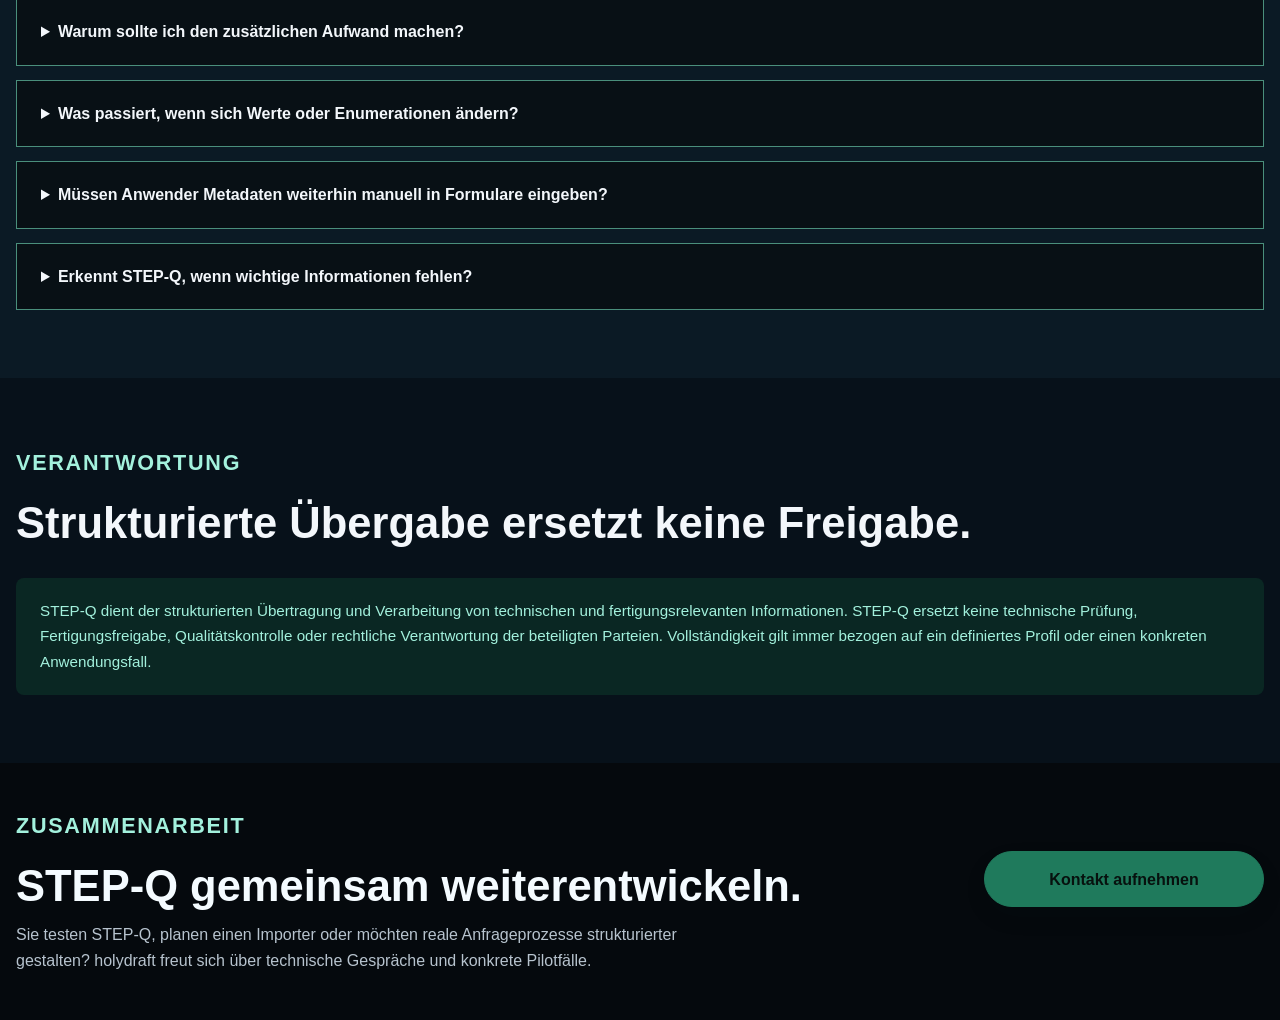
==== commit 99a3e08b: "Refresh STEP-Q visual examples" ====
--- a/index.html
+++ b/index.html
@@ -49,8 +49,8 @@
               und Systeme dieselben Anfragegrundlagen verstehen.
             </p>
             <div class="actions" aria-label="Hauptaktionen">
-              <a class="button primary" href="mailto:manuel@holydraft.com?subject=STEP-Q%20Pilotprojekt">Pilotprojekt starten</a>
-              <a class="button secondary" href="https://holydraft.github.io/step-q/tools/step_q_form.html" target="_blank">Browser-Workbench testen</a>
+              <a class="button primary" href="mailto:manuel@holydraft.com?subject=STEP-Q%20Pilotprojekt?body=test">Pilotprojekt starten</a>
+              <a class="button secondary" href="https://holydraft.github.io/step-q/tools/step_q_form.html" target="_blank" rel="noopener">Browser-Workbench testen</a>
               <a class="button tertiary" href="#exporter">Importer/Exporter anfragen</a>
               <a class="button quaternary" href="https://github.com/holydraft/step-q">STEP-Q Spezifikation ansehen</a>
             </div>
@@ -152,13 +152,14 @@
               </div>
             </div>
             <article class="card thread-example-card">
-              <h3>Beispiel Gewinde</h3>
-              <p>
-                Eine Bohrung kann geometrisch sichtbar sein. Für Angebot und Fertigung ist aber relevant, welches Gewinde
-                vorgesehen ist und wie tief es sein soll.
+              <h3>Beispiel Entgraten</h3>
+              <p>
+                Neben vielen Methoden zum Entgraten von Teilen ist das Nassschliffverfahren sehr gängig. Hierbei muss immer
+                entschieden werden, ob nur eine oder beide Seiten entgratet werden sollen. Das Fehlen dieser Angabe führt zu
+                unnötigen Rückfragen. STEP-Q kann diese Angabe maschinenlesbar mitliefern.
               </p>
               <figure class="thread-example-media">
-                <img src="Gewindebeispiel.png" alt="Beispiel für Gewindeangabe in STEP-Q" />
+                <img src="entgraten_bearbeitung.png" alt="Beispiel für Entgratungsangaben in STEP-Q" loading="lazy" decoding="async" />
               </figure>
             </article>
           </div>
@@ -167,10 +168,13 @@
 
       <section class="section workflow-section" aria-labelledby="workflow-title">
         <div class="wrap">
+          <h2 id="workflow-title" class="visually-hidden">Wie es funktioniert</h2>
           <figure class="workflow-image-panel">
             <img
-              src="732653a6-ed96-4d46-a66b-ec698f8f69a9.png"
+              src="stepq-how-it-works.png"
               alt="Workflow-Visualisierung für STEP-Q von Datenerkennung bis Weiterverarbeitung"
+              loading="lazy"
+              decoding="async"
             />
           </figure>
         </div>
--- a/base.css
+++ b/base.css
@@ -179,6 +179,18 @@
   margin: 0;
 }
 
+.visually-hidden {
+  position: absolute;
+  width: 1px;
+  height: 1px;
+  padding: 0;
+  margin: -1px;
+  overflow: hidden;
+  clip: rect(0, 0, 0, 0);
+  white-space: nowrap;
+  border: 0;
+}
+
 .lead {
   margin-top: 18px;
   max-width: 720px;
@@ -432,7 +444,7 @@
 }
 
 .thread-example-card p {
-  max-width: 720px;
+  max-width: none;
 }
 
 .thread-example-media {
@@ -525,7 +537,7 @@
 .workflow-image-panel {
   margin: 0;
   border: 1px solid var(--line);
-  border-radius: 20px;
+  border-radius: 0;
   overflow: hidden;
   background: #06131f;
   box-shadow: 0 22px 58px rgba(0, 0, 0, 0.34);
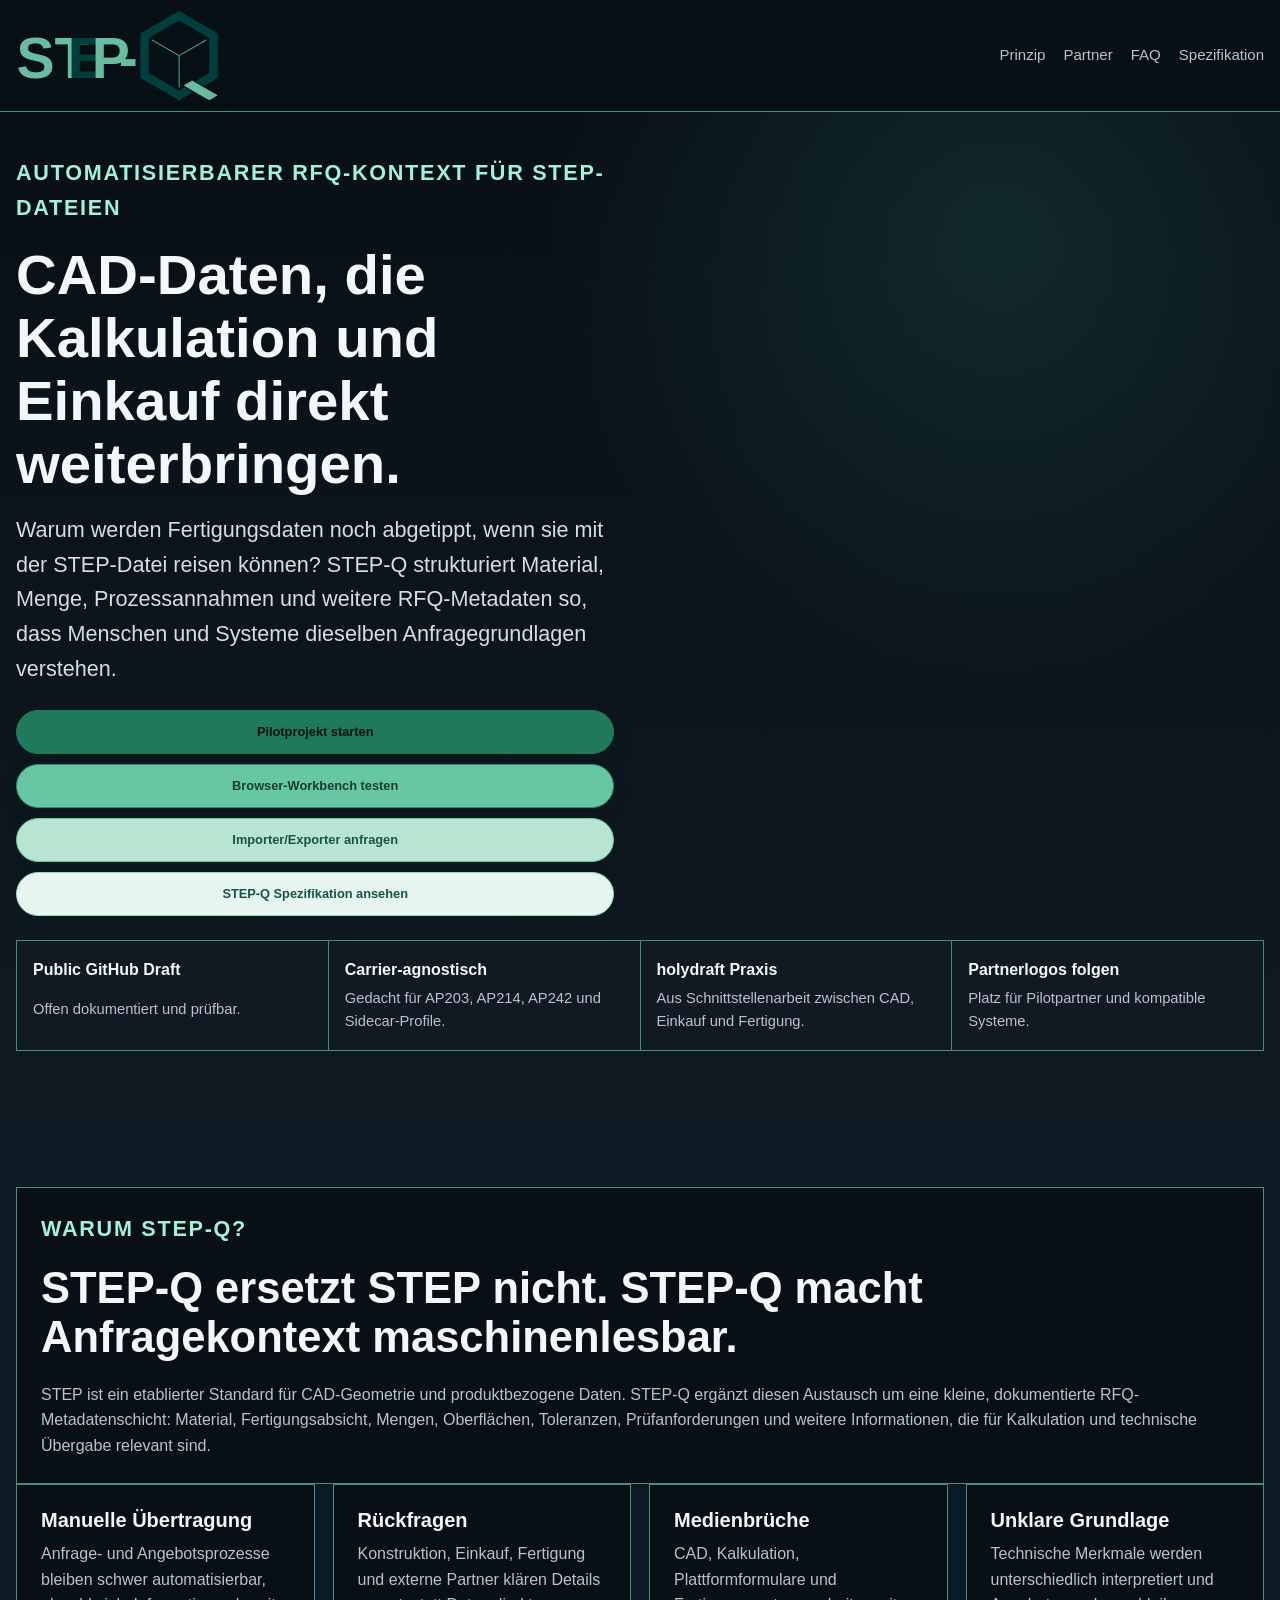
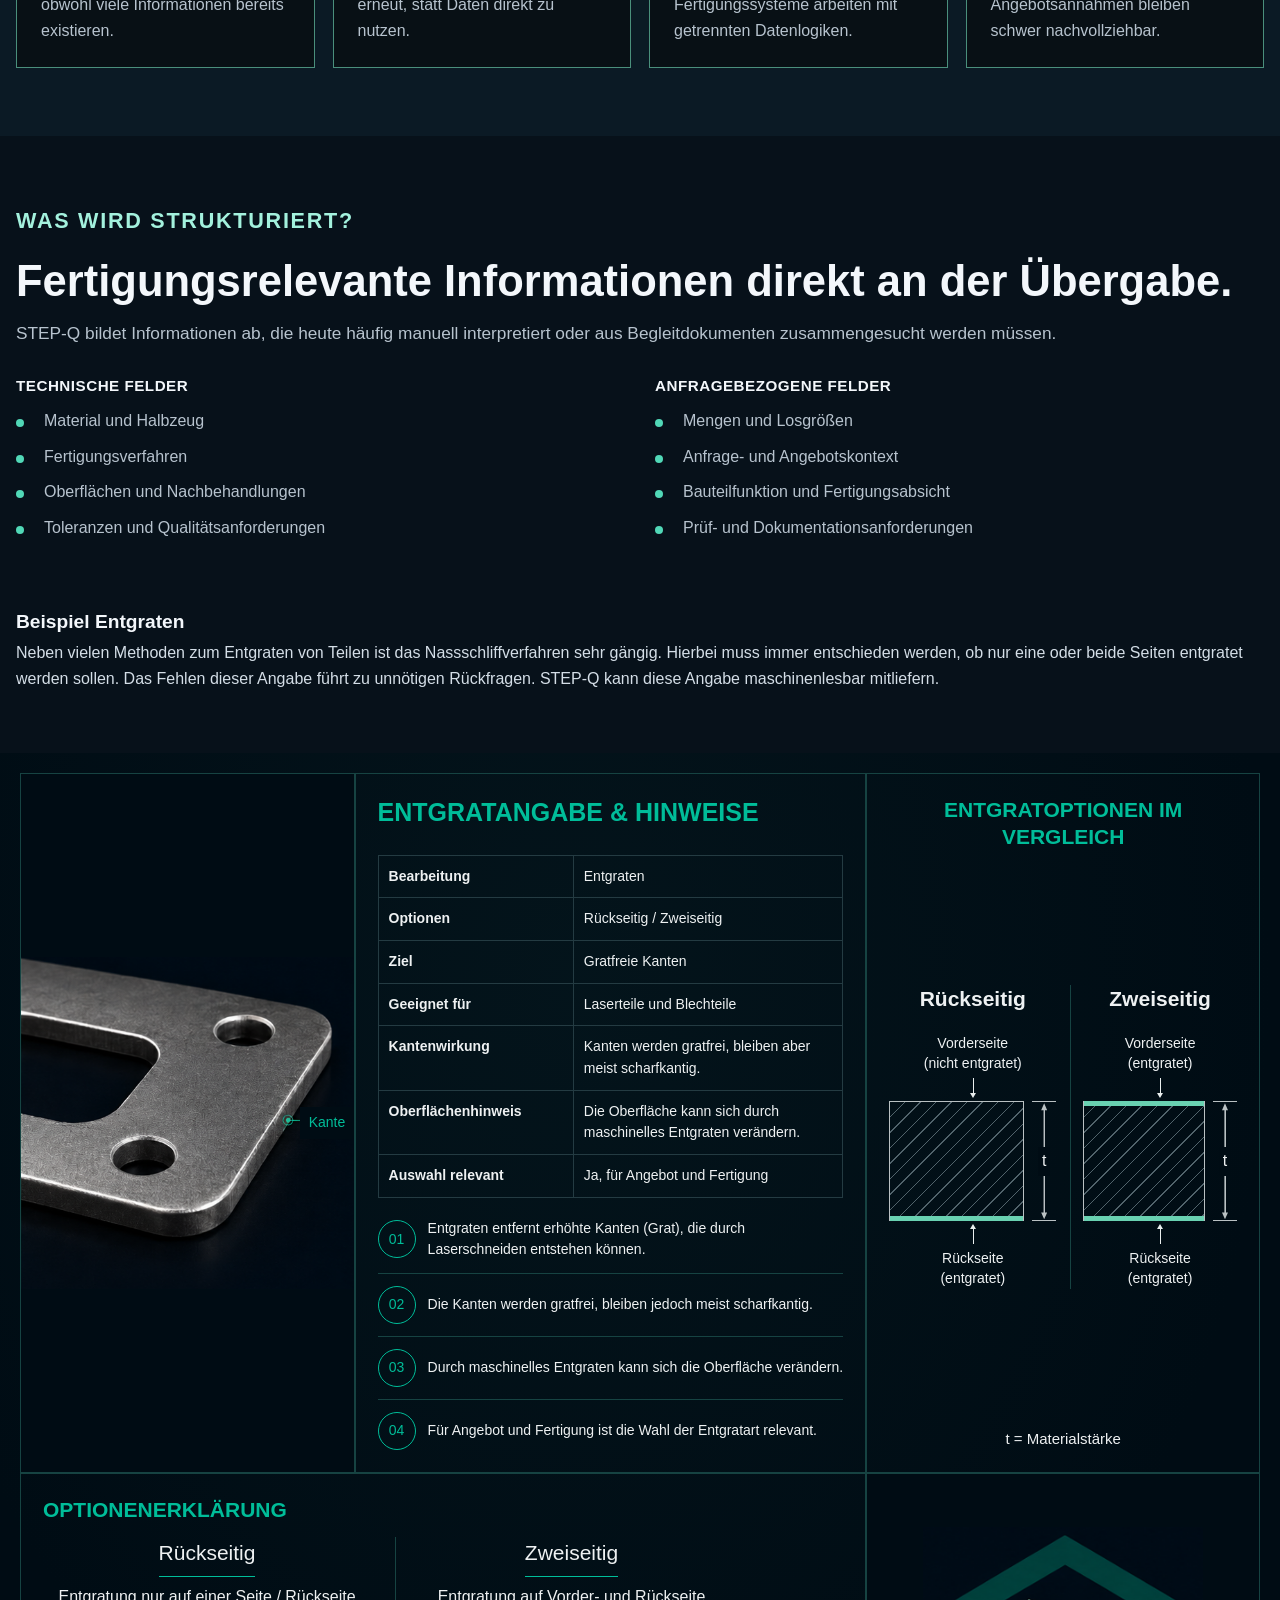
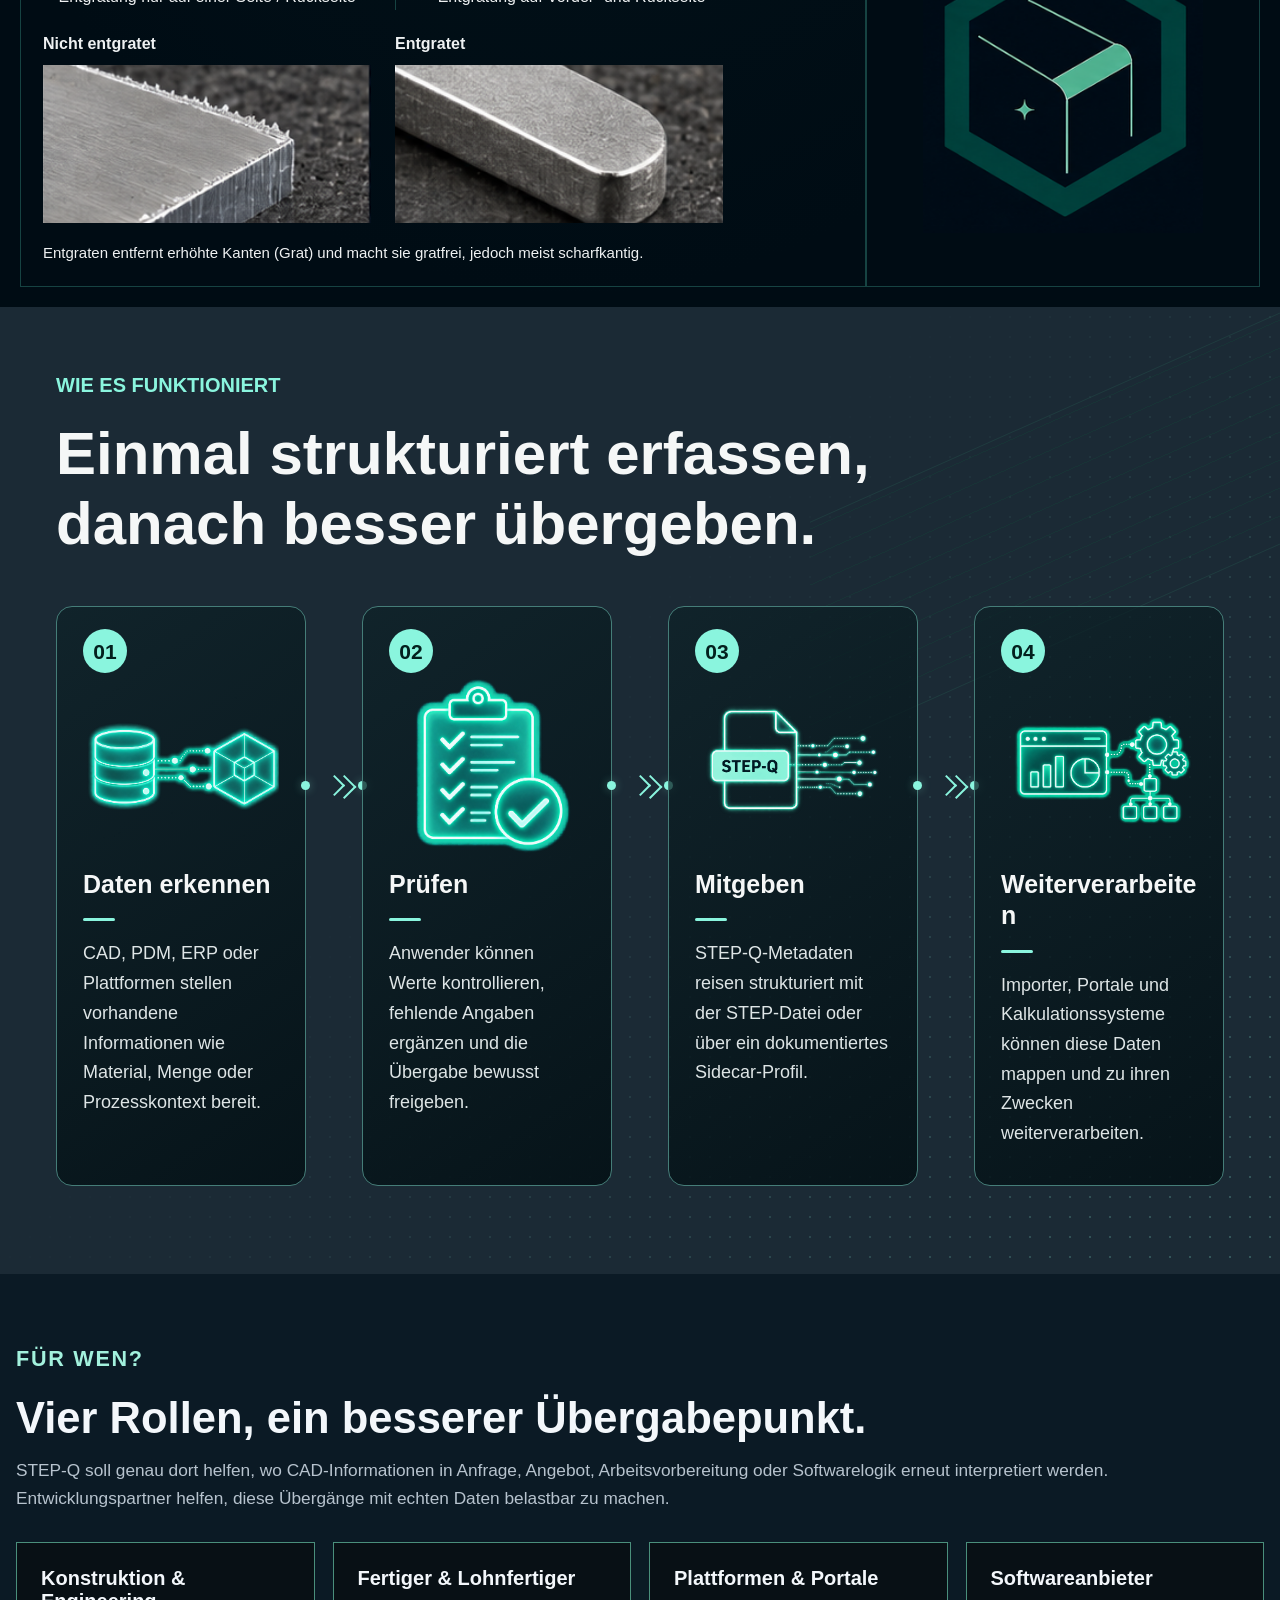
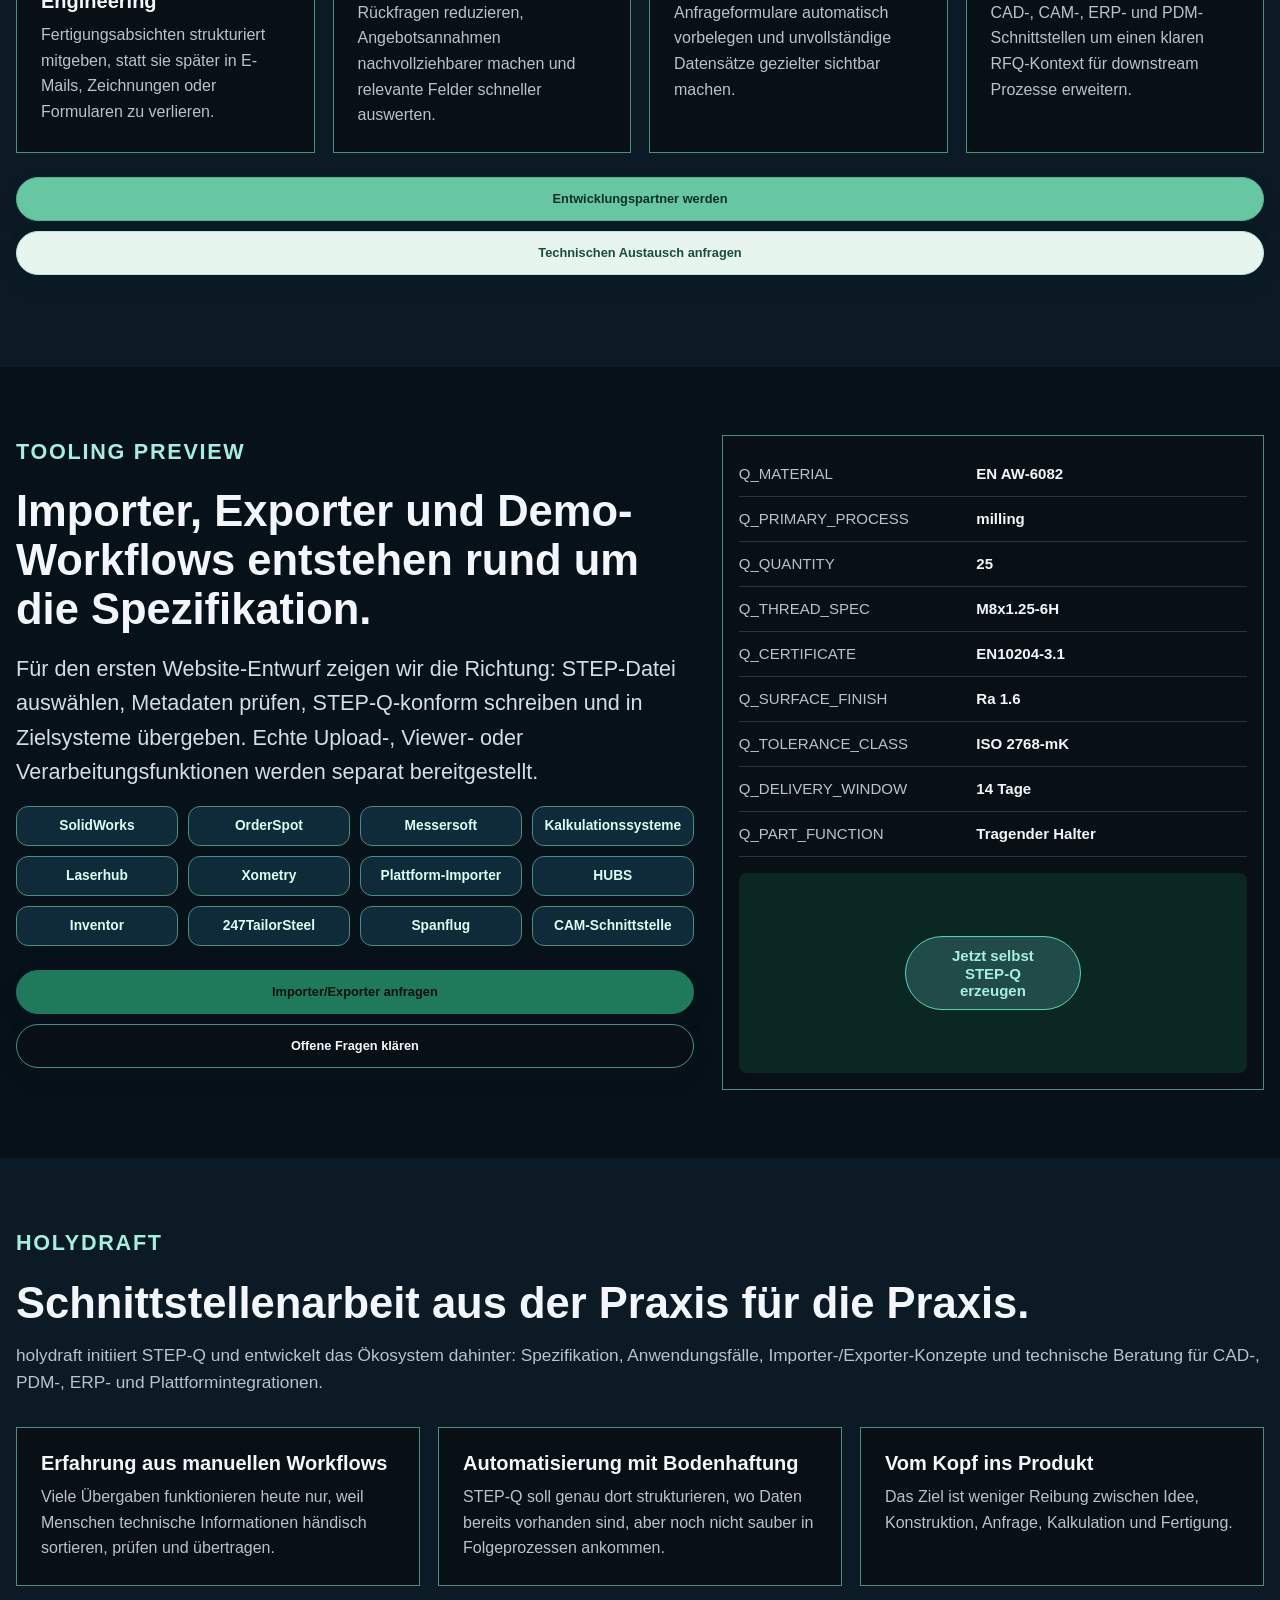
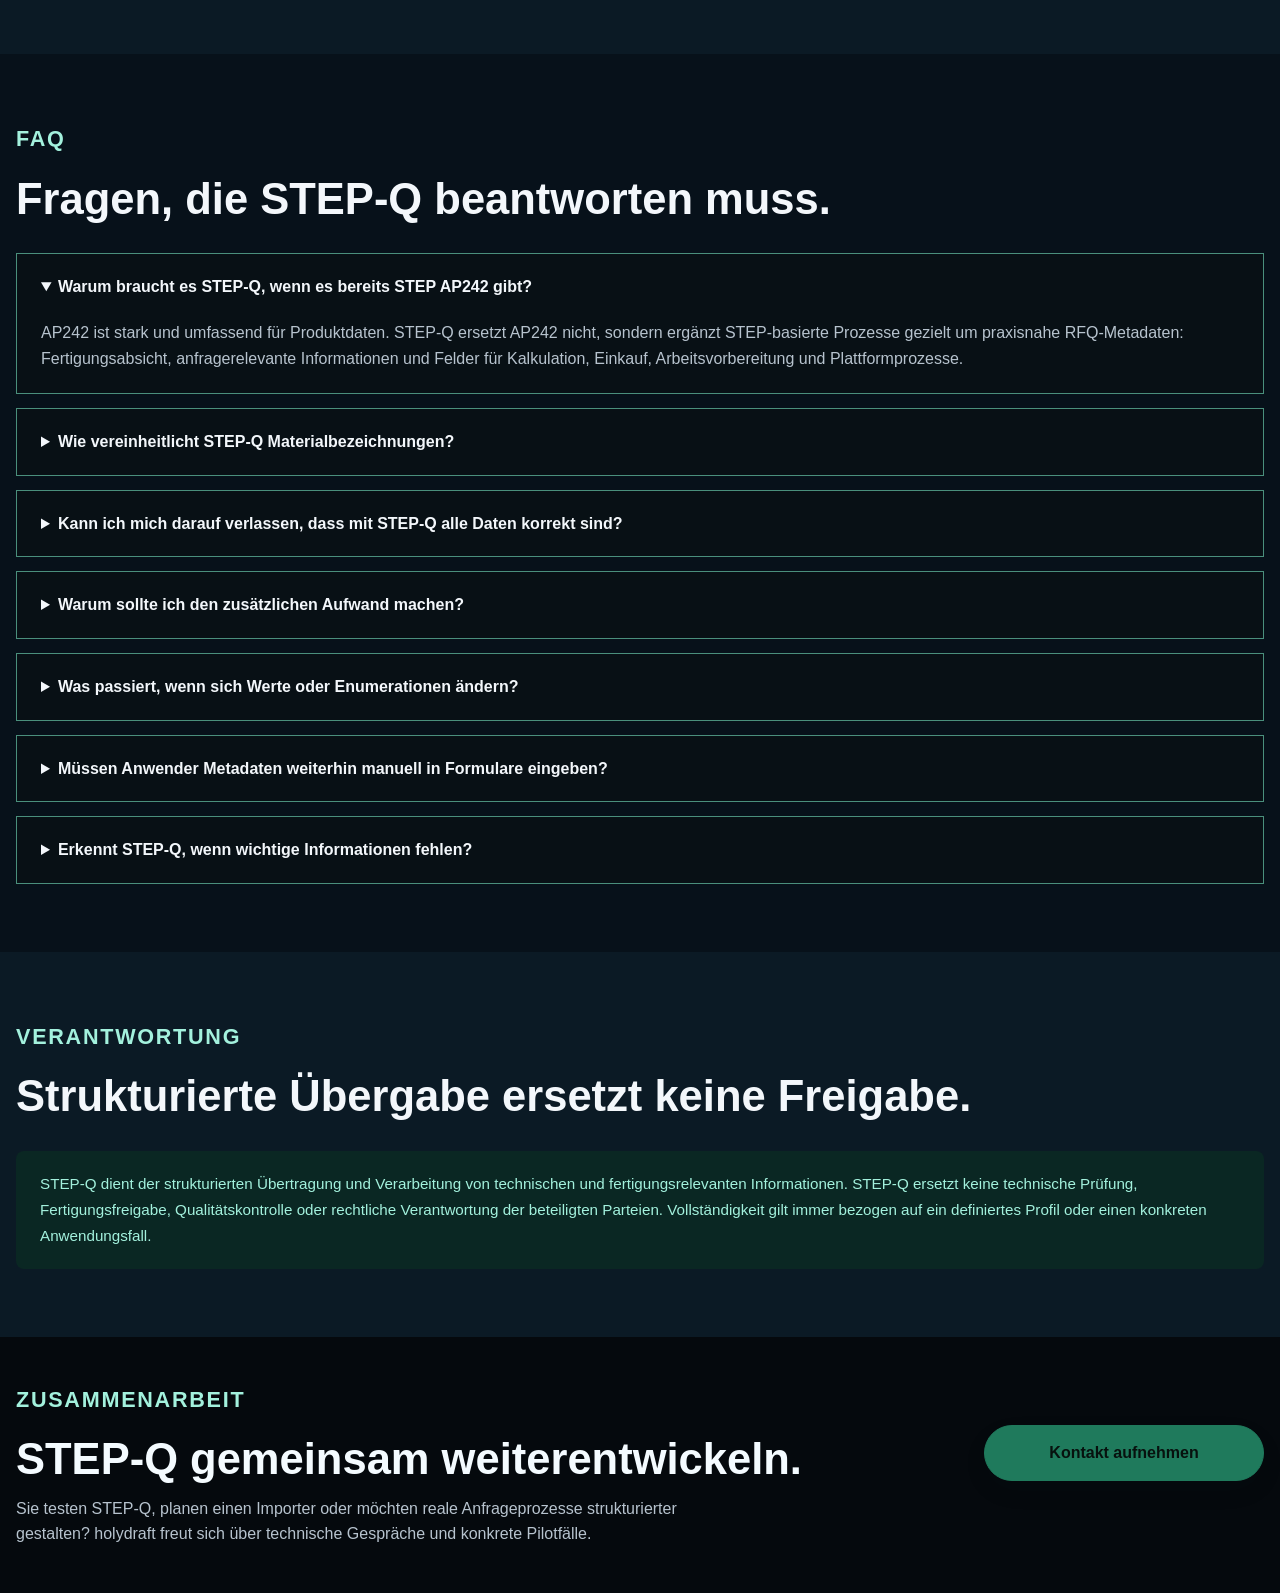
==== commit 31a3df34: "Integrate STEP-Q sections and organize assets" ====
--- a/index.html
+++ b/index.html
@@ -8,9 +8,11 @@
       content="STEP-Q ergänzt STEP-basierte CAD-Daten um strukturierte RFQ-Metadaten für Anfrage, Kalkulation, Arbeitsvorbereitung und Fertigung."
     />
     <title>STEP-Q | RFQ-Metadaten für STEP-basierte Fertigungsanfragen</title>
-    <link rel="icon" href="LOGO.svg" type="image/svg+xml" />
+    <link rel="icon" href="assets/brand/LOGO.svg" type="image/svg+xml" />
     <link rel="stylesheet" href="base.css" />
     <link rel="stylesheet" href="theme-console.css" />
+    <link rel="stylesheet" href="styles/wie-es-funktioniert.css" />
+    <link rel="stylesheet" href="styles/entgraten.css" />
     <script defer src="https://cdn.babylonjs.com/babylon.js"></script>
     <script defer src="https://cdn.babylonjs.com/loaders/babylonjs.loaders.min.js"></script>
     <script defer src="logo-viewer.js"></script>
@@ -24,7 +26,7 @@
           <img
             id="brandLogoAnimation"
             class="brand-logo-animation"
-            src="LOGO-SVG-GIFs/LOGO-SVG-GIF-1.svg"
+            src="assets/brand/LOGO-SVG-GIFs/LOGO-SVG-GIF-1.svg"
             alt="STEP-Q"
           />
         </a>
@@ -151,32 +153,138 @@
                 </ul>
               </div>
             </div>
-            <article class="card thread-example-card">
-              <h3>Beispiel Entgraten</h3>
-              <p>
-                Neben vielen Methoden zum Entgraten von Teilen ist das Nassschliffverfahren sehr gängig. Hierbei muss immer
-                entschieden werden, ob nur eine oder beide Seiten entgratet werden sollen. Das Fehlen dieser Angabe führt zu
-                unnötigen Rückfragen. STEP-Q kann diese Angabe maschinenlesbar mitliefern.
-              </p>
-              <figure class="thread-example-media">
-                <img src="entgraten_bearbeitung.png" alt="Beispiel für Entgratungsangaben in STEP-Q" loading="lazy" decoding="async" />
+          </div>
+        </div>
+        <div class="deburr-intro" aria-labelledby="deburr-example-title">
+          <div class="wrap">
+            <h3 id="deburr-example-title">Beispiel Entgraten</h3>
+            <p>
+              Neben vielen Methoden zum Entgraten von Teilen ist das Nassschliffverfahren sehr gängig. Hierbei muss immer
+              entschieden werden, ob nur eine oder beide Seiten entgratet werden sollen. Das Fehlen dieser Angabe führt zu
+              unnötigen Rückfragen. STEP-Q kann diese Angabe maschinenlesbar mitliefern.
+            </p>
+          </div>
+        </div>
+      </section>
+
+      <section class="deburr" aria-labelledby="deburr-heading">
+        <div class="deburr__layout">
+          <figure class="deburr__part">
+            <img src="assets/images/entgraten-bauteil.png" alt="Metallbauteil mit Bohrungen und einer markierten Schnittkante" width="480" height="480">
+            <figcaption>Kante</figcaption>
+          </figure>
+
+          <section class="deburr__details">
+            <h2 class="deburr__heading" id="deburr-heading">Entgratangabe &amp; Hinweise</h2>
+            <div class="deburr__details-grid">
+              <table class="deburr__table" aria-label="Eigenschaften des Entgratens">
+                <tbody>
+                  <tr><th scope="row">Bear&shy;bei&shy;tung</th><td>Entgraten</td></tr>
+                  <tr><th scope="row">Optionen</th><td>R&uuml;ckseitig / Zweiseitig</td></tr>
+                  <tr><th scope="row">Ziel</th><td>Gratfreie Kanten</td></tr>
+                  <tr><th scope="row">Geeignet f&uuml;r</th><td>Laserteile und Blechteile</td></tr>
+                  <tr><th scope="row">Kanten&shy;wirkung</th><td>Kanten werden gratfrei, bleiben aber meist scharfkantig.</td></tr>
+                  <tr><th scope="row">Oberfl&auml;chen&shy;hinweis</th><td>Die Oberfl&auml;che kann sich durch maschinelles Entgraten ver&auml;ndern.</td></tr>
+                  <tr><th scope="row">Auswahl relevant</th><td>Ja, f&uuml;r Angebot und Fertigung</td></tr>
+                </tbody>
+              </table>
+              <ul class="deburr__notes">
+                <li><span class="deburr__note-number" aria-hidden="true">01</span><p>Entgraten entfernt erh&ouml;hte Kanten (Grat), die durch Laserschneiden entstehen k&ouml;nnen.</p></li>
+                <li><span class="deburr__note-number" aria-hidden="true">02</span><p>Die Kanten werden gratfrei, bleiben jedoch meist scharfkantig.</p></li>
+                <li><span class="deburr__note-number" aria-hidden="true">03</span><p>Durch maschinelles Entgraten kann sich die Oberfl&auml;che ver&auml;ndern.</p></li>
+                <li><span class="deburr__note-number" aria-hidden="true">04</span><p>F&uuml;r Angebot und Fertigung ist die Wahl der Entgratart relevant.</p></li>
+              </ul>
+            </div>
+          </section>
+
+          <section class="deburr__comparison" aria-labelledby="deburr-comparison-heading">
+            <h2 id="deburr-comparison-heading">Entgratoptionen im Vergleich</h2>
+            <div class="deburr__diagrams">
+              <figure class="deburr__diagram">
+                <h3>R&uuml;ckseitig</h3>
+                <p class="deburr__face-label">Vorderseite<br><span>(nicht entgratet)</span></p>
+                <div class="deburr__cross-section" role="img" aria-label="Blechquerschnitt: nur die R&uuml;ckseite ist entgratet. t bezeichnet die Materialst&auml;rke.">
+                  <div class="deburr__metal"><span class="deburr__edge deburr__edge--bottom"></span></div>
+                  <span class="deburr__thickness" aria-hidden="true"><span>t</span></span>
+                </div>
+                <figcaption class="deburr__face-label deburr__face-label--bottom">R&uuml;ckseite<br><span>(entgratet)</span></figcaption>
               </figure>
-            </article>
-          </div>
-        </div>
-      </section>
-
-      <section class="section workflow-section" aria-labelledby="workflow-title">
-        <div class="wrap">
-          <h2 id="workflow-title" class="visually-hidden">Wie es funktioniert</h2>
-          <figure class="workflow-image-panel">
-            <img
-              src="stepq-how-it-works.png"
-              alt="Workflow-Visualisierung für STEP-Q von Datenerkennung bis Weiterverarbeitung"
-              loading="lazy"
-              decoding="async"
-            />
+              <figure class="deburr__diagram">
+                <h3>Zweiseitig</h3>
+                <p class="deburr__face-label">Vorderseite<br><span>(entgratet)</span></p>
+                <div class="deburr__cross-section" role="img" aria-label="Blechquerschnitt: Vorder- und R&uuml;ckseite sind entgratet. t bezeichnet die Materialst&auml;rke.">
+                  <div class="deburr__metal"><span class="deburr__edge deburr__edge--top"></span><span class="deburr__edge deburr__edge--bottom"></span></div>
+                  <span class="deburr__thickness" aria-hidden="true"><span>t</span></span>
+                </div>
+                <figcaption class="deburr__face-label deburr__face-label--bottom">R&uuml;ckseite<br><span>(entgratet)</span></figcaption>
+              </figure>
+            </div>
+            <p class="deburr__legend"><span>t</span> = Materialst&auml;rke</p>
+          </section>
+
+          <section class="deburr__explanation" aria-labelledby="deburr-options-heading">
+            <h2 id="deburr-options-heading">Optionenerkl&auml;rung</h2>
+            <dl class="deburr__options">
+              <div><dt>R&uuml;ckseitig</dt><dd>Entgratung nur auf einer Seite / R&uuml;ckseite</dd></div>
+              <div><dt>Zweiseitig</dt><dd>Entgratung auf Vorder- und R&uuml;ckseite</dd></div>
+            </dl>
+            <div class="deburr__photos">
+              <figure><figcaption>Nicht entgratet</figcaption><img src="assets/images/entgraten-vorher.png" alt="Schnittkante mit sichtbar aufstehendem Grat" width="299" height="158"></figure>
+              <figure><figcaption>Entgratet</figcaption><img src="assets/images/entgraten-nachher.png" alt="Bearbeitete Metallkante ohne sichtbaren Grat" width="278" height="158"></figure>
+            </div>
+            <p class="deburr__summary">Entgraten entfernt erh&ouml;hte Kanten (Grat) und macht sie gratfrei, jedoch meist scharfkantig.</p>
+          </section>
+
+          <figure class="deburr__symbol">
+            <img src="assets/images/entgraten-symbol.png" alt="Symbol einer Metallkante mit hervorgehobener bearbeiteter Fl&auml;che" width="315" height="345">
           </figure>
+        </div>
+      </section>
+
+      <section class="step-q-process" aria-labelledby="step-q-heading">
+        <div class="step-q-process__inner">
+          <header class="step-q-process__header">
+            <p class="step-q-process__eyebrow">Wie es funktioniert</p>
+            <h2 id="step-q-heading">Einmal strukturiert erfassen,<br class="step-q-process__break"> danach besser &uuml;bergeben.</h2>
+          </header>
+
+          <ol class="step-q-process__steps">
+            <li class="step-q-process__step">
+              <span class="step-q-process__number" aria-hidden="true">01</span>
+              <div class="step-q-process__illustration">
+                <img src="assets/images/daten-erkennen.png" alt="" width="1254" height="1254" decoding="async">
+              </div>
+              <h3>Daten erkennen</h3>
+              <p>CAD, PDM, ERP oder Plattformen stellen vorhandene Informationen wie Material, Menge oder Prozesskontext bereit.</p>
+              <span class="step-q-process__connector" aria-hidden="true"><span></span></span>
+            </li>
+            <li class="step-q-process__step">
+              <span class="step-q-process__number" aria-hidden="true">02</span>
+              <div class="step-q-process__illustration">
+                <img src="assets/images/pruefen.png" alt="" width="1254" height="1254" decoding="async">
+              </div>
+              <h3>Pr&uuml;fen</h3>
+              <p>Anwender k&ouml;nnen Werte kontrollieren, fehlende Angaben erg&auml;nzen und die &Uuml;bergabe bewusst freigeben.</p>
+              <span class="step-q-process__connector" aria-hidden="true"><span></span></span>
+            </li>
+            <li class="step-q-process__step">
+              <span class="step-q-process__number" aria-hidden="true">03</span>
+              <div class="step-q-process__illustration">
+                <img src="assets/images/mitgeben.png" alt="" width="1254" height="1254" decoding="async">
+              </div>
+              <h3>Mitgeben</h3>
+              <p>STEP-Q-Metadaten reisen strukturiert mit der STEP-Datei oder &uuml;ber ein dokumentiertes Sidecar-Profil.</p>
+              <span class="step-q-process__connector" aria-hidden="true"><span></span></span>
+            </li>
+            <li class="step-q-process__step">
+              <span class="step-q-process__number" aria-hidden="true">04</span>
+              <div class="step-q-process__illustration">
+                <img src="assets/images/weiterverarbeiten.png" alt="" width="1254" height="1254" decoding="async">
+              </div>
+              <h3>Weiterverarbeiten</h3>
+              <p>Importer, Portale und Kalkulationssysteme k&ouml;nnen diese Daten mappen und zu ihren Zwecken weiterverarbeiten.</p>
+            </li>
+          </ol>
         </div>
       </section>
 
@@ -256,7 +364,7 @@
             <div class="field-row"><span>Q_DELIVERY_WINDOW</span><strong>14 Tage</strong></div>
             <div class="field-row"><span>Q_PART_FUNCTION</span><strong>Tragender Halter</strong></div>
             <div class="workbench-playground" data-workbench-playground>
-              <img class="workbench-cursor" src="LOGO.svg" alt="" aria-hidden="true" />
+              <img class="workbench-cursor" src="assets/brand/LOGO.svg" alt="" aria-hidden="true" />
               <a
                 class="workbench-chase-button"
                 href="https://holydraft.github.io/step-q/tools/step_q_form.html"
--- a/base.css
+++ b/base.css
@@ -346,6 +346,23 @@
   margin-top: 14px;
   color: var(--muted);
   font-size: 1.08rem;
+}
+
+.deburr-intro {
+  margin-top: 48px;
+  margin-bottom: -28px;
+  padding: 22px 0;
+  background: var(--section-alt-a);
+}
+
+.deburr-intro h3 {
+  margin-bottom: 8px;
+  font-size: 1.2rem;
+}
+
+.deburr-intro p {
+  max-width: none;
+  color: var(--lead, var(--muted));
 }
 
 .section-header .eyebrow,
--- a/styles/wie-es-funktioniert.css
+++ b/styles/wie-es-funktioniert.css
@@ -0,0 +1,258 @@
+.step-q-process {
+  --sq-background: var(--surface-strong);
+  --sq-accent: #8af5de;
+  --sq-text: #f5f7f7;
+  --sq-muted: #dee5e6;
+  --sq-border: #457d78;
+  container: step-q / inline-size;
+  position: relative;
+  isolation: isolate;
+  overflow: hidden;
+  background: var(--sq-background);
+  color: var(--sq-text);
+  font-family: "Segoe UI", "Helvetica Neue", sans-serif;
+  letter-spacing: 0;
+}
+
+.step-q-process,
+.step-q-process * {
+  box-sizing: border-box;
+}
+
+.step-q-process::before,
+.step-q-process::after {
+  content: "";
+  position: absolute;
+  z-index: -1;
+  pointer-events: none;
+}
+
+.step-q-process::before {
+  inset: 0;
+  opacity: 0.24;
+  background-image: radial-gradient(circle, var(--sq-accent) 0.8px, transparent 1px);
+  background-size: 20px 20px;
+  mask-image: linear-gradient(135deg, transparent 40%, #000 100%);
+}
+
+.step-q-process::after {
+  width: 650px;
+  height: 230px;
+  right: -180px;
+  top: 70px;
+  transform: skewY(-24deg);
+  border-top: 1px solid #234d49;
+  border-bottom: 1px solid #234d49;
+  background: repeating-linear-gradient(0deg, transparent 0 27px, #173c38 27px 28px);
+  opacity: 0.5;
+}
+
+.step-q-process__inner {
+  max-width: 1680px;
+  margin-inline: auto;
+  padding: 64px 56px 88px;
+}
+
+.step-q-process__header {
+  position: relative;
+  margin-bottom: 48px;
+}
+
+.step-q-process__eyebrow {
+  margin: 0 0 20px;
+  color: var(--sq-accent);
+  font-size: 20px;
+  font-weight: 700;
+  line-height: 1.4;
+  text-transform: uppercase;
+}
+
+.step-q-process h2 {
+  margin: 0;
+  max-width: 1160px;
+  font-size: 60px;
+  font-weight: 700;
+  line-height: 1.16;
+  text-wrap: balance;
+}
+
+.step-q-process__steps {
+  display: grid;
+  grid-template-columns: repeat(4, minmax(0, 1fr));
+  gap: 56px;
+  margin: 0;
+  padding: 0;
+  list-style: none;
+}
+
+.step-q-process__step {
+  position: relative;
+  min-width: 0;
+  padding: 22px 26px 36px;
+  border: 1px solid var(--sq-border);
+  border-radius: 16px;
+  background: linear-gradient(145deg, #0b2025a6, #041116e6);
+}
+
+.step-q-process__number {
+  display: grid;
+  place-items: center;
+  width: 44px;
+  height: 44px;
+  border-radius: 50%;
+  background: var(--sq-accent);
+  color: #03201e;
+  font-size: 21px;
+  line-height: 1;
+  font-weight: 750;
+}
+
+.step-q-process__illustration {
+  display: flex;
+  align-items: center;
+  justify-content: center;
+  height: 178px;
+  margin: 2px 0 16px;
+  overflow: hidden;
+}
+
+.step-q-process__illustration img {
+  display: block;
+  width: 100%;
+  height: 100%;
+  object-fit: contain;
+  max-width: 260px;
+  transform: scale(var(--sq-image-scale, 1));
+}
+
+.step-q-process__step:nth-child(1) {
+  --sq-image-scale: 1.18;
+}
+
+.step-q-process__step:nth-child(2) {
+  --sq-image-scale: 1.27;
+}
+
+.step-q-process__step:nth-child(3) {
+  --sq-image-scale: 1.1;
+}
+
+.step-q-process__step:nth-child(4) {
+  --sq-image-scale: 1.12;
+}
+
+.step-q-process h3 {
+  margin: 0;
+  font-size: 25px;
+  font-weight: 700;
+  line-height: 1.25;
+  overflow-wrap: anywhere;
+}
+
+.step-q-process h3::after {
+  content: "";
+  display: block;
+  height: 3px;
+  width: 32px;
+  margin: 18px 0;
+  border-radius: 2px;
+  background: var(--sq-accent);
+}
+
+.step-q-process__step > p {
+  margin: 0;
+  color: var(--sq-muted);
+  font-size: 18px;
+  line-height: 1.65;
+  overflow-wrap: anywhere;
+}
+
+.step-q-process__connector {
+  position: absolute;
+  top: 166px;
+  right: -57px;
+  display: flex;
+  align-items: center;
+  justify-content: center;
+  width: 56px;
+  height: 24px;
+  color: var(--sq-accent);
+}
+
+.step-q-process__connector::before,
+.step-q-process__connector::after {
+  content: "";
+  position: absolute;
+  top: 8px;
+  width: 9px;
+  height: 9px;
+  border-radius: 50%;
+  background: var(--sq-accent);
+  box-shadow: 0 0 10px #8af5de55;
+}
+
+.step-q-process__connector::before { left: -5px; }
+.step-q-process__connector::after { right: -5px; }
+
+.step-q-process__connector span,
+.step-q-process__connector span::after {
+  width: 15px;
+  height: 15px;
+  border-top: 2px solid currentColor;
+  border-right: 2px solid currentColor;
+  transform: rotate(45deg);
+}
+
+.step-q-process__connector span::after {
+  content: "";
+  position: absolute;
+  left: 7px;
+  top: -9px;
+  transform: none;
+}
+
+@container step-q (max-width: 1250px) {
+  .step-q-process__inner { padding: 48px 36px 64px; }
+  .step-q-process h2 { font-size: 48px; }
+  .step-q-process__steps { gap: 36px; }
+  .step-q-process__step { padding-inline: 20px; }
+  .step-q-process h3 { font-size: 22px; }
+  .step-q-process__step > p { font-size: 17px; }
+  .step-q-process__connector { right: -37px; width: 36px; }
+}
+
+@container step-q (max-width: 1050px) {
+  .step-q-process__steps { grid-template-columns: repeat(2, minmax(0, 1fr)); gap: 32px; }
+  .step-q-process__step { padding: 24px 28px 32px; }
+  .step-q-process__illustration { height: 200px; }
+  .step-q-process__connector { top: 182px; right: -33px; width: 32px; }
+  .step-q-process__step:nth-child(2) .step-q-process__connector { display: none; }
+  .step-q-process h3 { font-size: 26px; }
+  .step-q-process__step > p { font-size: 18px; }
+}
+
+@container step-q (max-width: 620px) {
+  .step-q-process__inner { padding: 36px 20px 48px; }
+  .step-q-process__header { margin-bottom: 32px; }
+  .step-q-process__eyebrow { font-size: 16px; }
+  .step-q-process h2 { font-size: 34px; line-height: 1.2; }
+  .step-q-process__break { display: none; }
+  .step-q-process__steps { grid-template-columns: minmax(0, 1fr); gap: 36px; }
+  .step-q-process__step { padding: 22px 24px 28px; }
+  .step-q-process__illustration { height: 190px; }
+  .step-q-process__connector,
+  .step-q-process__step:nth-child(2) .step-q-process__connector {
+    display: flex;
+    top: auto;
+    bottom: -31px;
+    right: calc(50% - 16px);
+    transform: rotate(90deg);
+  }
+}
+
+@container step-q (max-width: 360px) {
+  .step-q-process__inner { padding-inline: 16px; }
+  .step-q-process h2 { font-size: 29px; }
+  .step-q-process h3 { font-size: 23px; }
+  .step-q-process__step { padding-inline: 20px; }
+}
--- a/styles/entgraten.css
+++ b/styles/entgraten.css
@@ -0,0 +1,151 @@
+.deburr {
+  --db-accent: #00bd99;
+  --db-border: #164342;
+  --db-text: #eef1f2;
+  container: deburr / inline-size;
+  color: var(--db-text);
+  background: radial-gradient(ellipse at 45% 20%, #09202666, transparent 70%), #000c14;
+  font-family: "Segoe UI", "Helvetica Neue", sans-serif;
+  letter-spacing: 0;
+  line-height: 1.55;
+}
+
+.deburr, .deburr * { box-sizing: border-box; }
+.deburr figure, .deburr p, .deburr .deburr__heading, .deburr h2, .deburr h3 { margin: 0; }
+.deburr img { display: block; max-width: 100%; }
+
+.deburr__layout {
+  display: grid;
+  grid-template-columns: minmax(0, 0.95fr) minmax(0, 1.3fr) minmax(0, 1fr);
+  max-width: 1720px;
+  margin: auto;
+  padding: 20px;
+}
+
+.deburr__layout > * { min-width: 0; border: 1px solid var(--db-border); }
+.deburr__details, .deburr__comparison, .deburr__explanation { padding: 28px; }
+.deburr .deburr__heading, .deburr h2 {
+  color: var(--db-accent);
+  font-size: 23px;
+  line-height: 1.3;
+  font-weight: 650;
+  text-transform: uppercase;
+  overflow-wrap: anywhere;
+  margin-bottom: 26px;
+}
+.deburr .deburr__heading { font-size: 28px; }
+.deburr h3 { font-size: 21px; font-weight: 550; line-height: 1.3; }
+
+.deburr__part { position: relative; align-self: stretch; background: #000c14; }
+.deburr__part > img { width: 100%; height: 100%; object-fit: contain; }
+.deburr__part > figcaption {
+  position: absolute;
+  left: 84%;
+  top: 50%;
+  width: 16%;
+  height: 32px;
+  transform: translateY(-50%);
+  display: grid;
+  place-items: center;
+  background: #000c14;
+  color: var(--db-accent);
+  font-size: 14px;
+}
+
+.deburr__details-grid { display: grid; grid-template-columns: minmax(0, 1fr) minmax(0, 1fr); gap: 20px; align-items: start; }
+.deburr__table { width: 100%; border-collapse: collapse; font-size: 14px; line-height: 1.55; }
+.deburr__table th, .deburr__table td { border: 1px solid #243b42; padding: 10px; text-align: left; vertical-align: top; overflow-wrap: anywhere; }
+.deburr__table th { width: 42%; font-weight: 600; }
+.deburr__notes { list-style: none; margin: 0; padding: 0; font-size: 15px; }
+.deburr__notes li { display: flex; gap: 12px; align-items: center; padding: 16px 0; border-bottom: 1px solid var(--db-border); }
+.deburr__notes li:first-child { padding-top: 0; }
+.deburr__notes li:last-child { border-bottom: 0; padding-bottom: 0; }
+.deburr__note-number { display: grid; place-items: center; flex: 0 0 38px; height: 38px; border: 1px solid var(--db-accent); border-radius: 50%; color: var(--db-accent); font-size: 14px; }
+
+.deburr__comparison { display: flex; flex-direction: column; }
+.deburr__comparison h2 { text-align: center; }
+.deburr__diagrams { display: grid; grid-template-columns: repeat(2, minmax(0, 1fr)); gap: 28px; margin-block: auto; }
+.deburr__diagram { min-width: 0; text-align: center; }
+.deburr__diagram + .deburr__diagram { border-left: 1px solid var(--db-border); padding-left: 18px; }
+.deburr__face-label { position: relative; font-size: 14px; line-height: 1.4; padding: 22px 0 28px; }
+.deburr__face-label::after { content: ""; position: absolute; bottom: 5px; left: 50%; height: 18px; border-left: 1px solid #e9eeee; }
+.deburr__face-label::before { content: ""; position: absolute; bottom: 3px; left: calc(50% - 3px); border-top: 5px solid #e9eeee; border-inline: 3px solid transparent; }
+.deburr__face-label--bottom { padding: 28px 0 0; }
+.deburr__face-label--bottom::after { top: 5px; bottom: auto; }
+.deburr__face-label--bottom::before { top: 3px; bottom: auto; border-top: 0; border-bottom: 5px solid #e9eeee; }
+.deburr__cross-section { display: grid; grid-template-columns: minmax(0, 1fr) 24px; gap: 14px; height: 120px; }
+.deburr__metal { position: relative; border: 1px solid #bac1c3; background: repeating-linear-gradient(135deg, transparent 0 10px, #51636b 10px 11px); }
+.deburr__edge { position: absolute; left: 0; right: 0; height: 5px; background: #69d1b1; }
+.deburr__edge--top { top: -1px; }
+.deburr__edge--bottom { bottom: -1px; }
+.deburr__thickness { position: relative; display: grid; place-items: center; border-block: 1px solid #bac1c3; }
+.deburr__thickness::before { content: ""; position: absolute; top: 5px; bottom: 5px; left: 50%; width: 1px; background: #bac1c3; }
+.deburr__thickness::after { content: ""; position: absolute; top: 1px; bottom: 1px; left: calc(50% - 3px); width: 6px; background: #bac1c3; clip-path: polygon(50% 0, 100% 6%, 60% 6%, 60% 94%, 100% 94%, 50% 100%, 0 94%, 40% 94%, 40% 6%, 0 6%); }
+.deburr__thickness span { position: relative; z-index: 1; background: #000c14; padding: 2px 4px; font-size: 16px; }
+.deburr__legend { text-align: center; padding-top: 30px; font-size: 15px; }
+
+.deburr__explanation { grid-column: 1 / 3; }
+.deburr__explanation h2 { margin-bottom: 14px; }
+.deburr__options { display: grid; grid-template-columns: repeat(2, minmax(0, 1fr)); gap: 24px; max-width: 680px; margin: 0 0 22px; text-align: center; }
+.deburr__options > div { min-width: 0; }
+.deburr__options > div + div { border-left: 1px solid var(--db-border); padding-left: 24px; }
+.deburr__options dt { display: inline-block; padding-bottom: 6px; margin-bottom: 8px; border-bottom: 1px solid var(--db-accent); font-size: 21px; }
+.deburr__options dd { margin: 0; font-size: 16px; text-wrap: balance; }
+.deburr__photos { display: grid; grid-template-columns: repeat(2, minmax(0, 1fr)); gap: 24px; max-width: 680px; }
+.deburr__photos figcaption { font-size: 16px; font-weight: 600; margin-bottom: 8px; }
+.deburr__photos img { width: 100%; aspect-ratio: 1.85; object-fit: cover; }
+.deburr__summary { font-size: 15px; padding-top: 18px; max-width: 900px; }
+.deburr__symbol { display: grid; place-items: center; padding: 24px; background: #000c14; }
+.deburr__symbol img { width: 100%; max-width: 280px; height: auto; }
+
+@container deburr (max-width: 1450px) {
+  .deburr__layout { grid-template-columns: minmax(0, 0.85fr) minmax(0, 1.3fr) minmax(0, 1fr); }
+  .deburr__details, .deburr__comparison, .deburr__explanation { padding: 22px; }
+  .deburr__details-grid { grid-template-columns: minmax(0, 1fr); }
+  .deburr__notes { font-size: 14px; }
+  .deburr__notes li { padding-block: 12px; }
+  .deburr .deburr__heading { font-size: 25px; }
+  .deburr h2 { font-size: 21px; }
+  .deburr__diagrams { gap: 14px; }
+  .deburr__diagram + .deburr__diagram { padding-left: 12px; }
+  .deburr__cross-section { gap: 8px; }
+}
+
+@container deburr (max-width: 1100px) {
+  .deburr__layout { grid-template-columns: repeat(2, minmax(0, 1fr)); }
+  .deburr__details { grid-column: 2; grid-row: 1 / 3; }
+  .deburr__part { grid-column: 1; grid-row: 1; aspect-ratio: 1; align-self: start; }
+  .deburr__comparison { grid-column: 1; grid-row: 2; }
+  .deburr__explanation { grid-column: 1; }
+  .deburr__symbol { grid-column: 2; }
+  .deburr__comparison h2 { text-align: left; }
+  .deburr__diagrams { margin-top: 8px; }
+}
+
+@container deburr (max-width: 700px) {
+  .deburr__layout { grid-template-columns: minmax(0, 1fr); padding: 12px; }
+  .deburr__layout > * { grid-column: 1; grid-row: auto; }
+  .deburr__part { max-height: 460px; }
+  .deburr__details, .deburr__comparison, .deburr__explanation { padding: 24px 20px; }
+  .deburr__details-grid { gap: 24px; }
+  .deburr__table { font-size: 15px; }
+  .deburr__notes { font-size: 16px; }
+  .deburr__notes li { padding-block: 16px; }
+  .deburr__comparison h2 { text-align: center; }
+  .deburr__diagrams { gap: 18px; }
+  .deburr h3, .deburr__options dt { font-size: 19px; }
+  .deburr__photos, .deburr__options { gap: 16px; }
+  .deburr__options > div + div { padding-left: 16px; }
+  .deburr__options dd { font-size: 15px; }
+  .deburr__symbol img { max-width: 220px; }
+}
+
+@container deburr (max-width: 380px) {
+  .deburr__details, .deburr__comparison, .deburr__explanation { padding-inline: 16px; }
+  .deburr__photos, .deburr__options { grid-template-columns: minmax(0, 1fr); }
+  .deburr__options > div + div { padding-left: 0; border-left: 0; }
+  .deburr__diagrams { gap: 12px; }
+  .deburr__cross-section { height: 100px; grid-template-columns: minmax(0, 1fr) 18px; gap: 6px; }
+  .deburr__face-label { font-size: 12px; }
+  .deburr h3 { font-size: 17px; }
+}
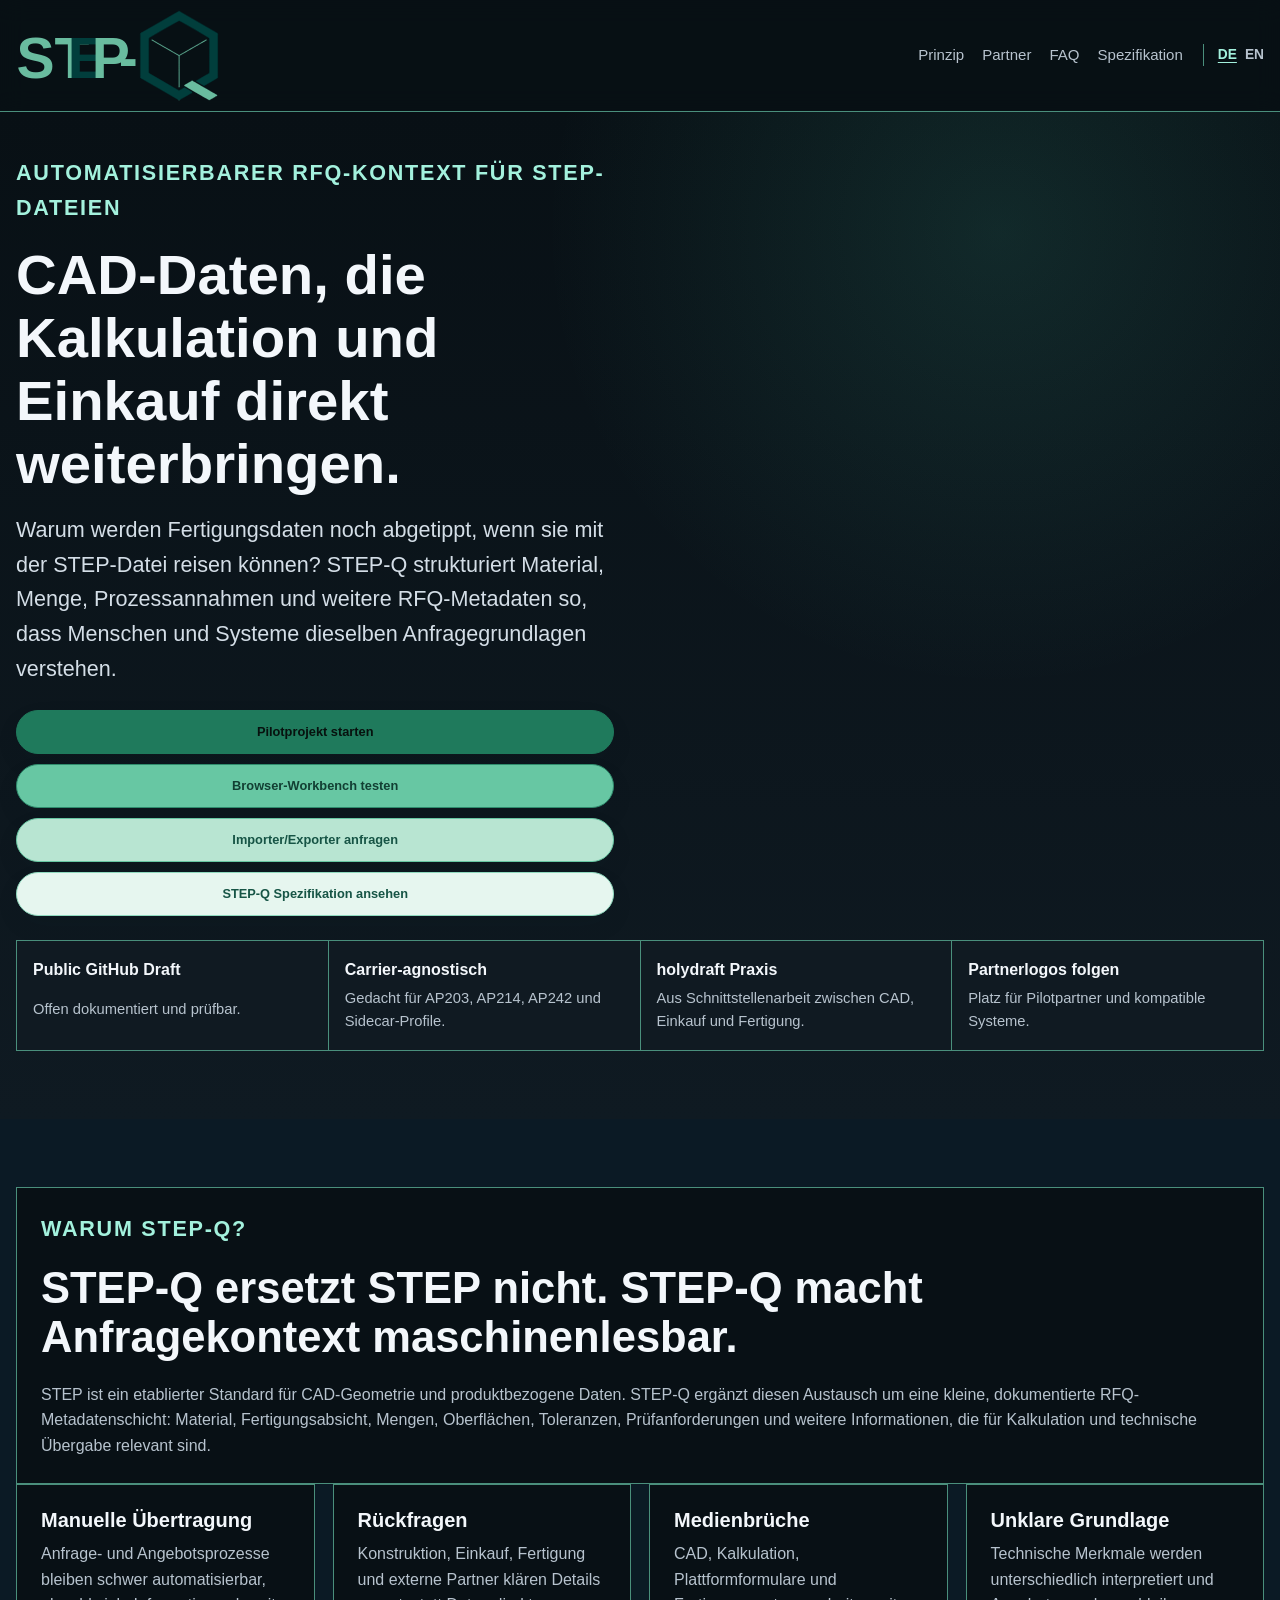
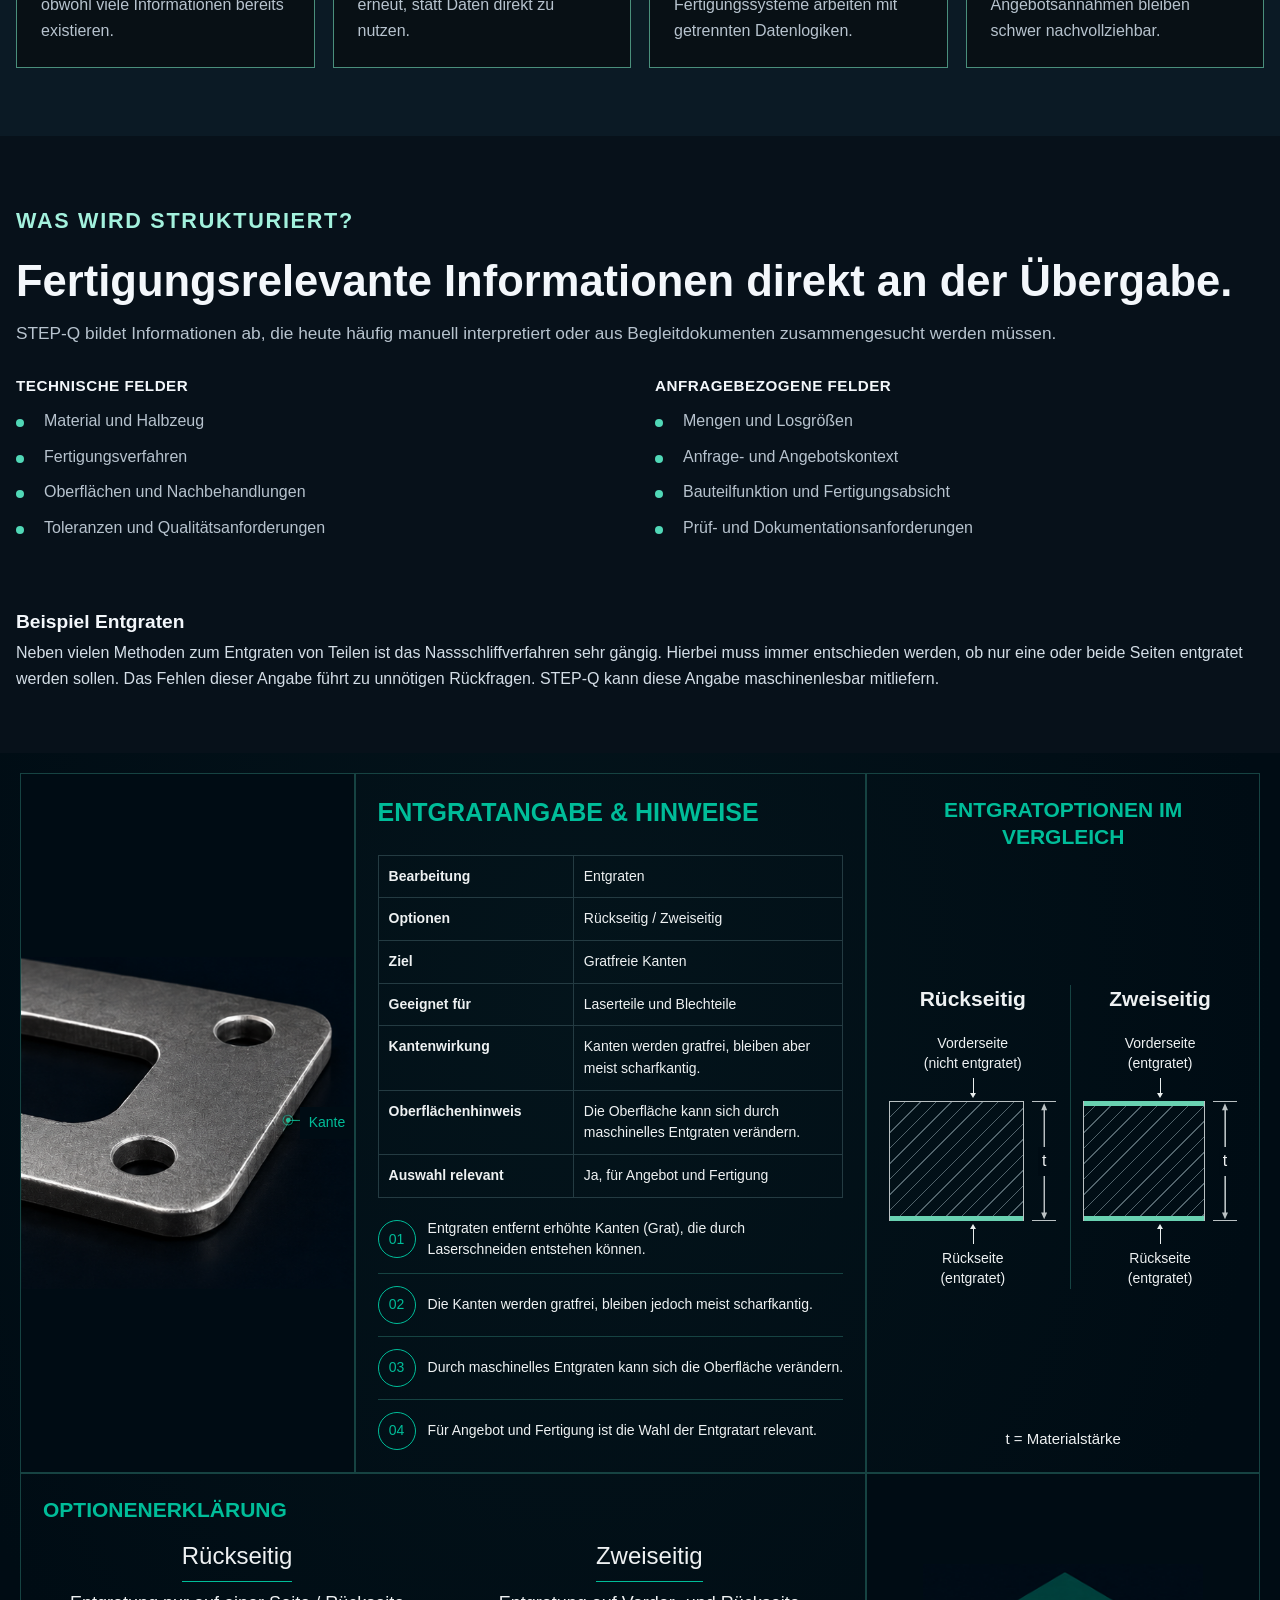
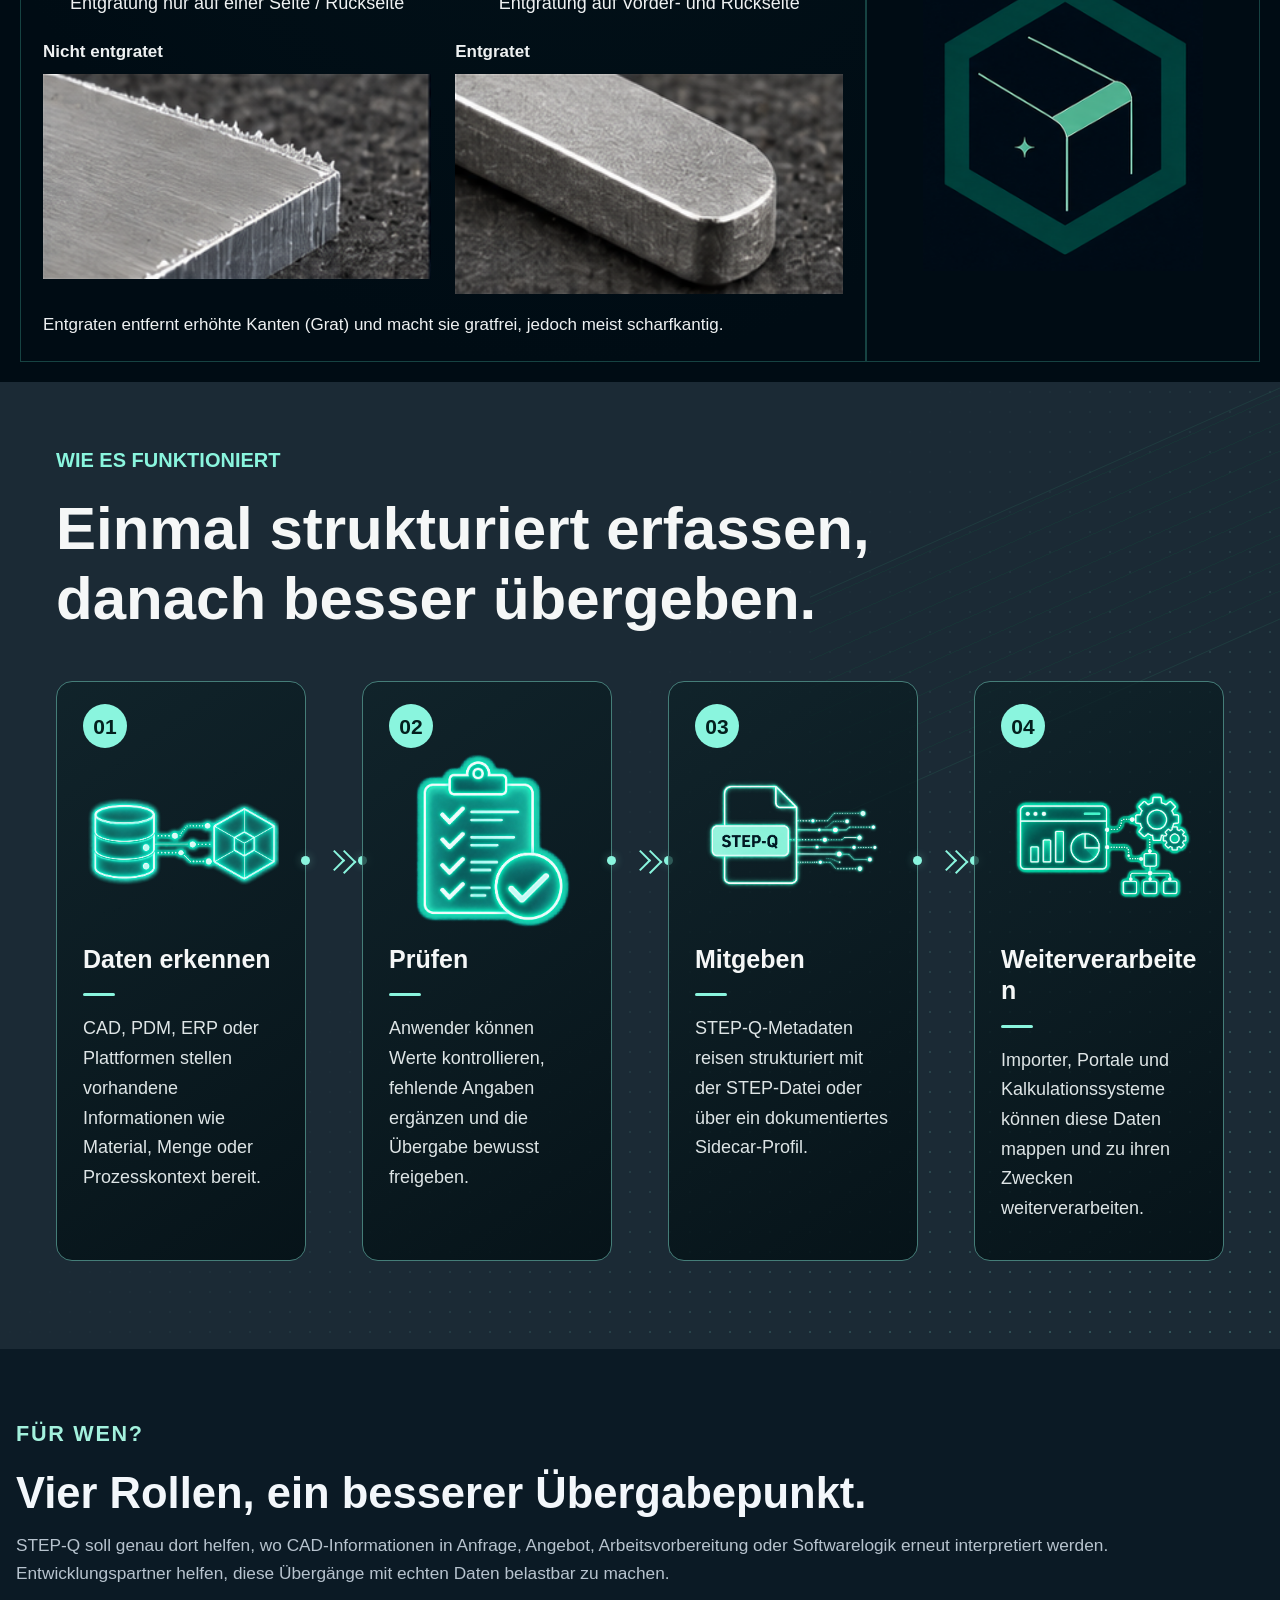
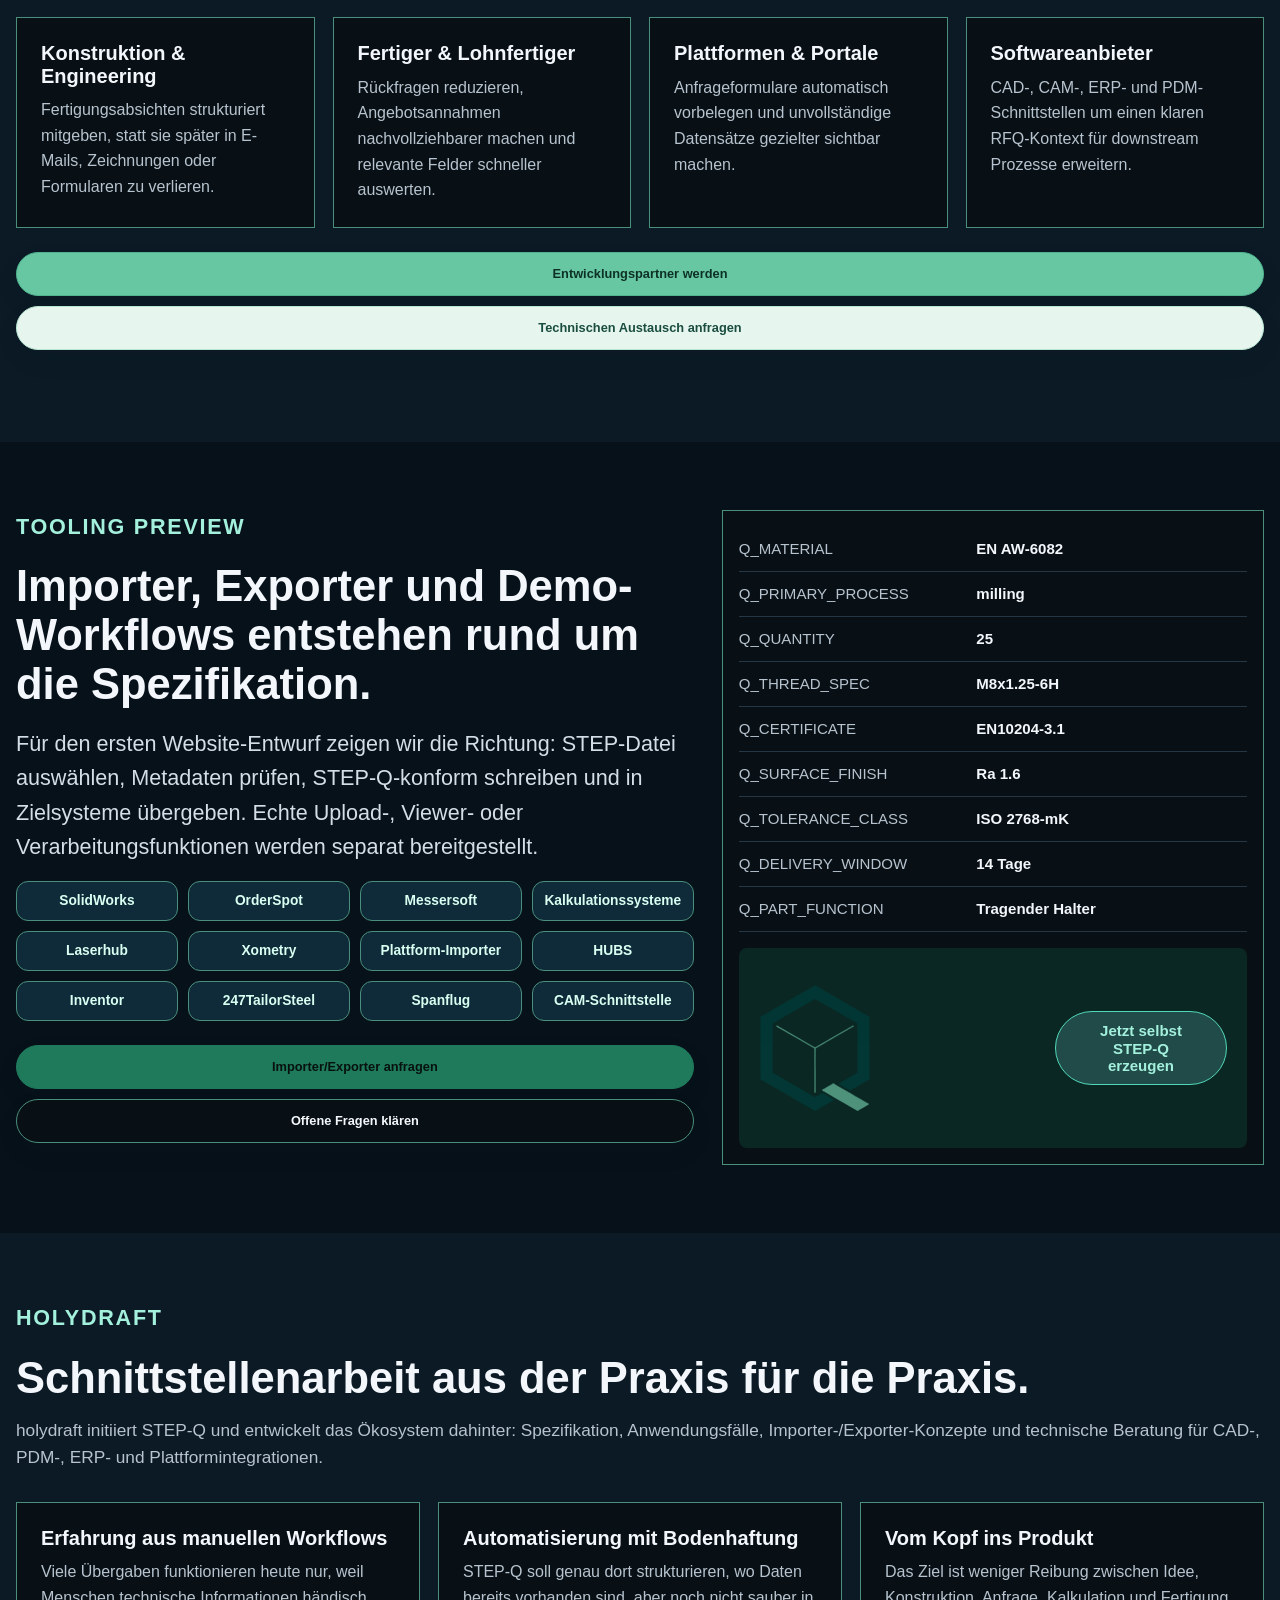
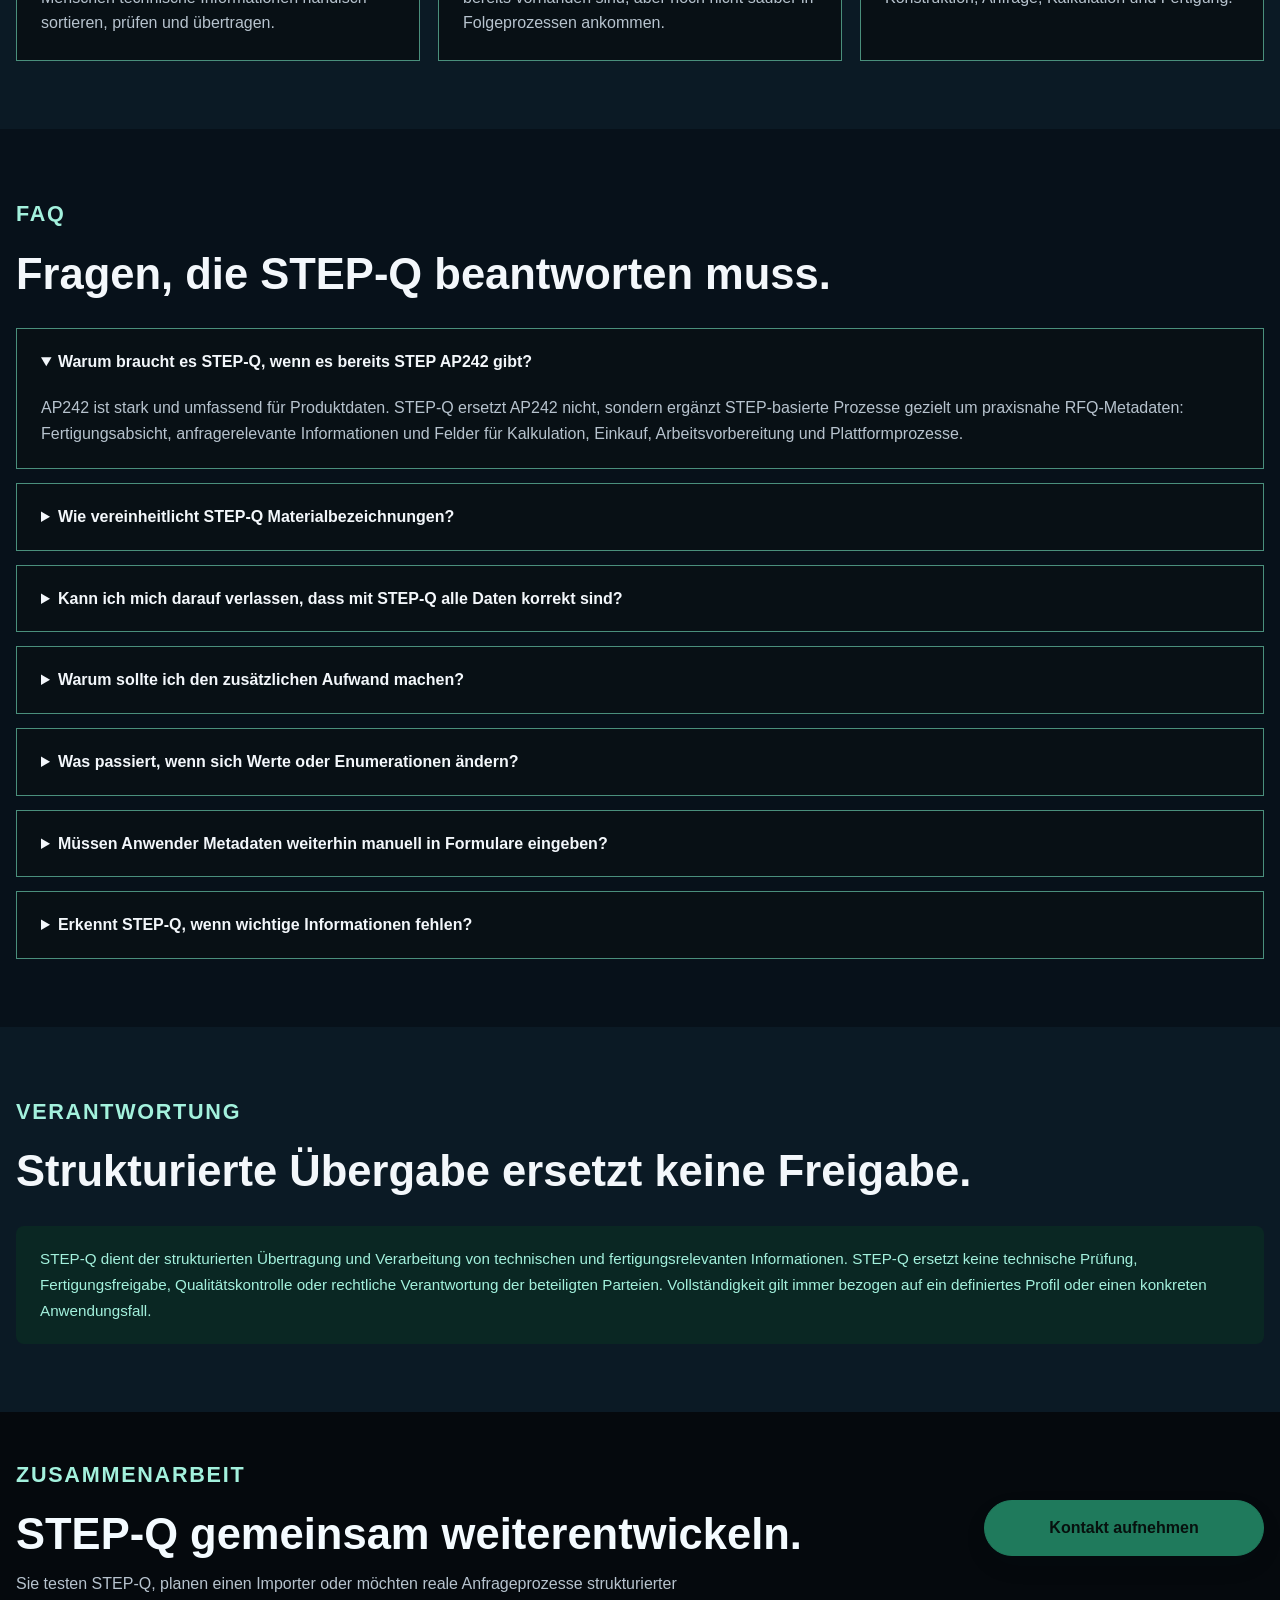
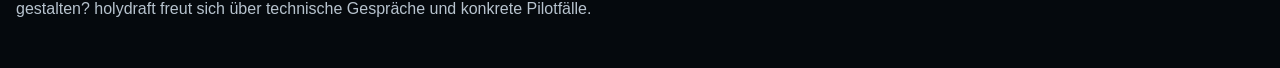
==== commit c46a2011: "Add English version and refine landing page" ====
--- a/index.html
+++ b/index.html
@@ -7,6 +7,9 @@
       name="description"
       content="STEP-Q ergänzt STEP-basierte CAD-Daten um strukturierte RFQ-Metadaten für Anfrage, Kalkulation, Arbeitsvorbereitung und Fertigung."
     />
+    <link rel="alternate" hreflang="de" href="https://step-q.org/" />
+    <link rel="alternate" hreflang="en" href="https://step-q.org/en.html" />
+    <link rel="alternate" hreflang="x-default" href="https://step-q.org/" />
     <title>STEP-Q | RFQ-Metadaten für STEP-basierte Fertigungsanfragen</title>
     <link rel="icon" href="assets/brand/LOGO.svg" type="image/svg+xml" />
     <link rel="stylesheet" href="base.css" />
@@ -35,6 +38,10 @@
           <a href="#partner">Partner</a>
           <a href="#faq">FAQ</a>
           <a href="https://github.com/holydraft/step-q">Spezifikation</a>
+          <div class="language-switch" role="group" aria-label="Sprachauswahl">
+            <a href="index.html" lang="de" hreflang="de" aria-current="page" aria-label="Auf Deutsch anzeigen">DE</a>
+            <a href="en.html" lang="en" hreflang="en" aria-label="Auf Englisch anzeigen">EN</a>
+          </div>
         </div>
       </nav>
     </header>
@@ -364,9 +371,9 @@
             <div class="field-row"><span>Q_DELIVERY_WINDOW</span><strong>14 Tage</strong></div>
             <div class="field-row"><span>Q_PART_FUNCTION</span><strong>Tragender Halter</strong></div>
             <div class="workbench-playground" data-workbench-playground>
-              <img class="workbench-cursor" src="assets/brand/LOGO.svg" alt="" aria-hidden="true" />
+              <img class="workbench-logo" src="assets/brand/LOGO.svg" alt="" aria-hidden="true" />
               <a
-                class="workbench-chase-button"
+                class="workbench-action"
                 href="https://holydraft.github.io/step-q/tools/step_q_form.html"
                 target="_blank"
                 rel="noopener"
--- a/base.css
+++ b/base.css
@@ -98,6 +98,27 @@
   color: var(--accent-dark);
 }
 
+.language-switch {
+  display: inline-flex;
+  align-items: center;
+  gap: 8px;
+  margin-left: 2px;
+  padding-left: 14px;
+  border-left: 1px solid var(--line);
+  font-size: 0.86rem;
+  font-weight: 700;
+}
+
+.language-switch a[aria-current="page"] {
+  color: var(--accent-dark);
+  text-decoration: underline;
+  text-underline-offset: 0.25em;
+}
+
+.language-switch a:not([aria-current="page"]) {
+  color: var(--muted);
+}
+
 main {
   overflow: hidden;
 }
@@ -740,23 +761,28 @@
 .workbench-playground {
   position: relative;
   flex: 1 1 auto;
+  display: flex;
+  align-items: center;
+  justify-content: space-between;
+  gap: 14px;
   min-height: 200px;
   margin-top: 16px;
   margin-bottom: 16px;
+  padding: 20px;
   border-radius: 8px;
   background: var(--notice-bg);
   overflow: hidden;
-  cursor: none;
-}
-
-.workbench-chase-button {
-  position: absolute;
-  left: 50%;
-  top: 50%;
+}
+
+.workbench-action {
+  position: relative;
   z-index: 2;
-  min-width: 176px;
+  flex: 0 1 172px;
+  min-width: 136px;
+  max-width: 172px;
   min-height: 68px;
-  padding: 10px 22px;
+  margin-left: auto;
+  padding: 10px 18px;
   border: 1px solid var(--accent);
   border-radius: 999px;
   display: inline-flex;
@@ -769,42 +795,63 @@
   line-height: 1.15;
   text-align: center;
   text-decoration: none;
-  transform: translate(-50%, -50%);
-  transition: left 320ms ease, top 320ms ease, transform 140ms ease, background-color 160ms ease;
+  transition: transform 160ms ease, background-color 160ms ease;
+}
+
+.workbench-action:hover,
+.workbench-action:focus-visible {
+  background: color-mix(in srgb, var(--surface) 52%, var(--accent) 48%);
+  transform: translateY(-2px);
+}
+
+.workbench-action:focus-visible {
+  outline: 3px solid var(--accent-dark);
+  outline-offset: 3px;
+}
+
+.workbench-logo {
+  flex: 0 1 112px;
+  width: 28%;
+  min-width: 72px;
+  max-width: 112px;
+  height: auto;
+  object-fit: contain;
   pointer-events: none;
-  white-space: nowrap;
-}
-
-.workbench-playground.is-ready .workbench-chase-button {
-  pointer-events: auto;
-  transition: left 180ms ease-out, top 180ms ease-out, transform 140ms ease, background-color 160ms ease;
-}
-
-.workbench-chase-button:hover,
-.workbench-chase-button:focus-visible {
-  background: color-mix(in srgb, var(--surface) 52%, var(--accent) 48%);
-}
-
-.workbench-cursor {
-  position: absolute;
-  left: 50%;
-  top: 50%;
-  z-index: 3;
-  width: 150px;
-  height: 150px;
-  object-fit: contain;
-  opacity: 0;
-  pointer-events: none;
-  transform: translate(-50%, -50%) scale(1);
-  transition: opacity 120ms ease, transform 120ms ease;
-}
-
-.workbench-playground.is-active .workbench-cursor {
-  opacity: 1 !important;
-}
-
-.workbench-playground.is-pressing .workbench-cursor {
-  transform: translate(-50%, -50%) scale(1.32);
+  opacity: 0.72;
+}
+
+.mockup.is-flowing .field-row strong {
+  animation: workbench-data-flow 520ms ease both;
+}
+
+.mockup.is-flowing .field-row:nth-child(1) strong { animation-delay: 0ms; }
+.mockup.is-flowing .field-row:nth-child(2) strong { animation-delay: 55ms; }
+.mockup.is-flowing .field-row:nth-child(3) strong { animation-delay: 110ms; }
+.mockup.is-flowing .field-row:nth-child(4) strong { animation-delay: 165ms; }
+.mockup.is-flowing .field-row:nth-child(5) strong { animation-delay: 220ms; }
+.mockup.is-flowing .field-row:nth-child(6) strong { animation-delay: 275ms; }
+.mockup.is-flowing .field-row:nth-child(7) strong { animation-delay: 330ms; }
+.mockup.is-flowing .field-row:nth-child(8) strong { animation-delay: 385ms; }
+.mockup.is-flowing .field-row:nth-child(9) strong { animation-delay: 440ms; }
+
+.mockup.is-flowing .workbench-logo {
+  animation: workbench-logo-pulse 800ms ease 600ms both;
+}
+
+@keyframes workbench-data-flow {
+  0% { opacity: 0.55; transform: translateX(-4px); color: var(--muted); }
+  65% { opacity: 1; transform: translateX(3px); color: var(--accent); }
+  100% { opacity: 1; transform: translateX(0); }
+}
+
+@keyframes workbench-logo-pulse {
+  50% { opacity: 1; transform: scale(1.08); }
+}
+
+@media (prefers-reduced-motion: reduce) {
+  .workbench-action { transition: none; }
+  .mockup.is-flowing .field-row strong,
+  .mockup.is-flowing .workbench-logo { animation: none; }
 }
 
 .notice-soft {
@@ -947,6 +994,7 @@
 
   .workbench-playground {
     min-height: 180px;
+    padding: 12px;
   }
 
   summary {
--- a/styles/entgraten.css
+++ b/styles/entgraten.css
@@ -86,15 +86,15 @@
 
 .deburr__explanation { grid-column: 1 / 3; }
 .deburr__explanation h2 { margin-bottom: 14px; }
-.deburr__options { display: grid; grid-template-columns: repeat(2, minmax(0, 1fr)); gap: 24px; max-width: 680px; margin: 0 0 22px; text-align: center; }
+.deburr__options { display: grid; grid-template-columns: repeat(2, minmax(0, 1fr)); gap: 24px; margin: 0 0 22px; text-align: center; }
 .deburr__options > div { min-width: 0; }
-.deburr__options > div + div { border-left: 1px solid var(--db-border); padding-left: 24px; }
-.deburr__options dt { display: inline-block; padding-bottom: 6px; margin-bottom: 8px; border-bottom: 1px solid var(--db-accent); font-size: 21px; }
-.deburr__options dd { margin: 0; font-size: 16px; text-wrap: balance; }
-.deburr__photos { display: grid; grid-template-columns: repeat(2, minmax(0, 1fr)); gap: 24px; max-width: 680px; }
-.deburr__photos figcaption { font-size: 16px; font-weight: 600; margin-bottom: 8px; }
-.deburr__photos img { width: 100%; aspect-ratio: 1.85; object-fit: cover; }
-.deburr__summary { font-size: 15px; padding-top: 18px; max-width: 900px; }
+.deburr__options dt { display: inline-block; padding-bottom: 6px; margin-bottom: 8px; border-bottom: 1px solid var(--db-accent); font-size: 24px; }
+.deburr__options dd { margin: 0; font-size: 18px; text-wrap: balance; }
+.deburr__photos { display: grid; grid-template-columns: repeat(2, minmax(0, 1fr)); gap: 24px; }
+.deburr__photos figure { min-width: 0; }
+.deburr__photos figcaption { padding-bottom: 8px; font-size: 17px; font-weight: 600; }
+.deburr__photos img { width: 100%; height: auto; }
+.deburr__summary { font-size: 17px; padding-top: 18px; }
 .deburr__symbol { display: grid; place-items: center; padding: 24px; background: #000c14; }
 .deburr__symbol img { width: 100%; max-width: 280px; height: auto; }
 
@@ -133,17 +133,15 @@
   .deburr__notes li { padding-block: 16px; }
   .deburr__comparison h2 { text-align: center; }
   .deburr__diagrams { gap: 18px; }
-  .deburr h3, .deburr__options dt { font-size: 19px; }
+  .deburr h3, .deburr__options dt { font-size: 21px; }
   .deburr__photos, .deburr__options { gap: 16px; }
-  .deburr__options > div + div { padding-left: 16px; }
-  .deburr__options dd { font-size: 15px; }
+  .deburr__options dd { font-size: 17px; }
   .deburr__symbol img { max-width: 220px; }
 }
 
 @container deburr (max-width: 380px) {
   .deburr__details, .deburr__comparison, .deburr__explanation { padding-inline: 16px; }
   .deburr__photos, .deburr__options { grid-template-columns: minmax(0, 1fr); }
-  .deburr__options > div + div { padding-left: 0; border-left: 0; }
   .deburr__diagrams { gap: 12px; }
   .deburr__cross-section { height: 100px; grid-template-columns: minmax(0, 1fr) 18px; gap: 6px; }
   .deburr__face-label { font-size: 12px; }
